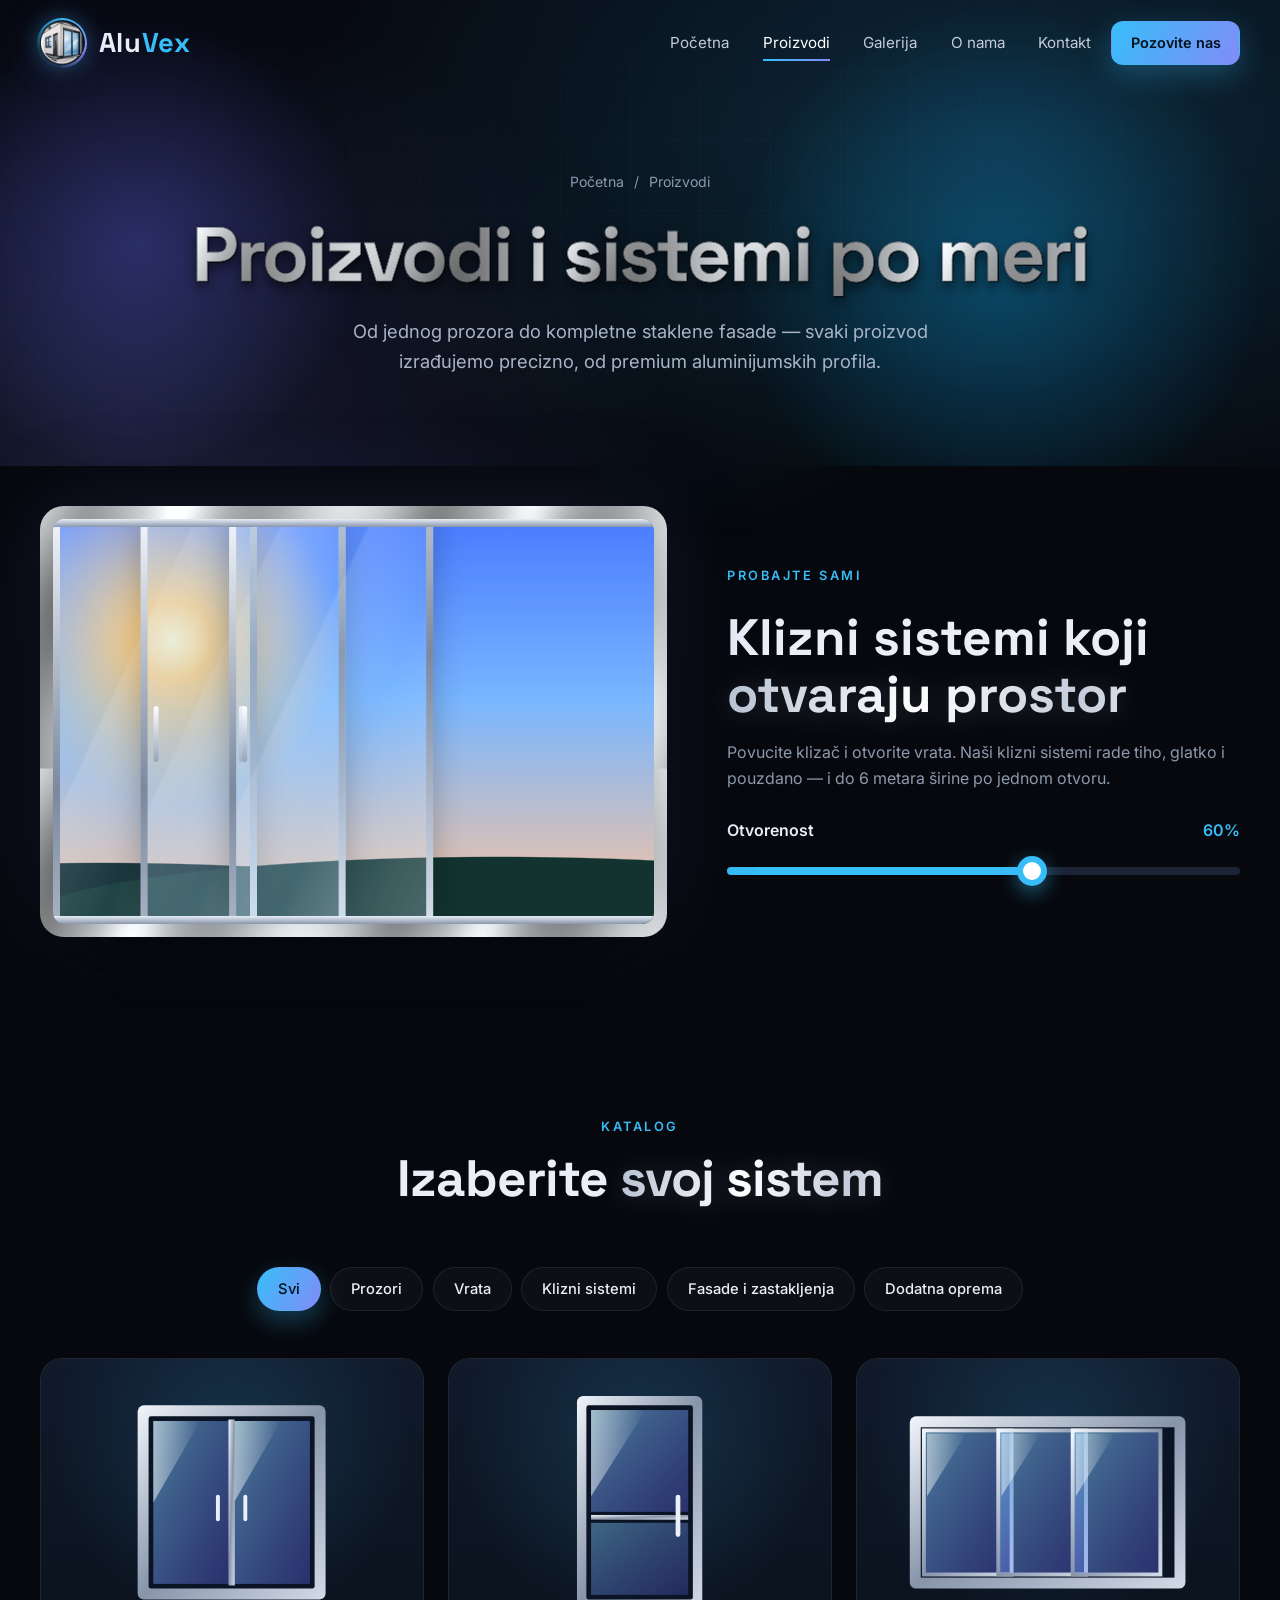
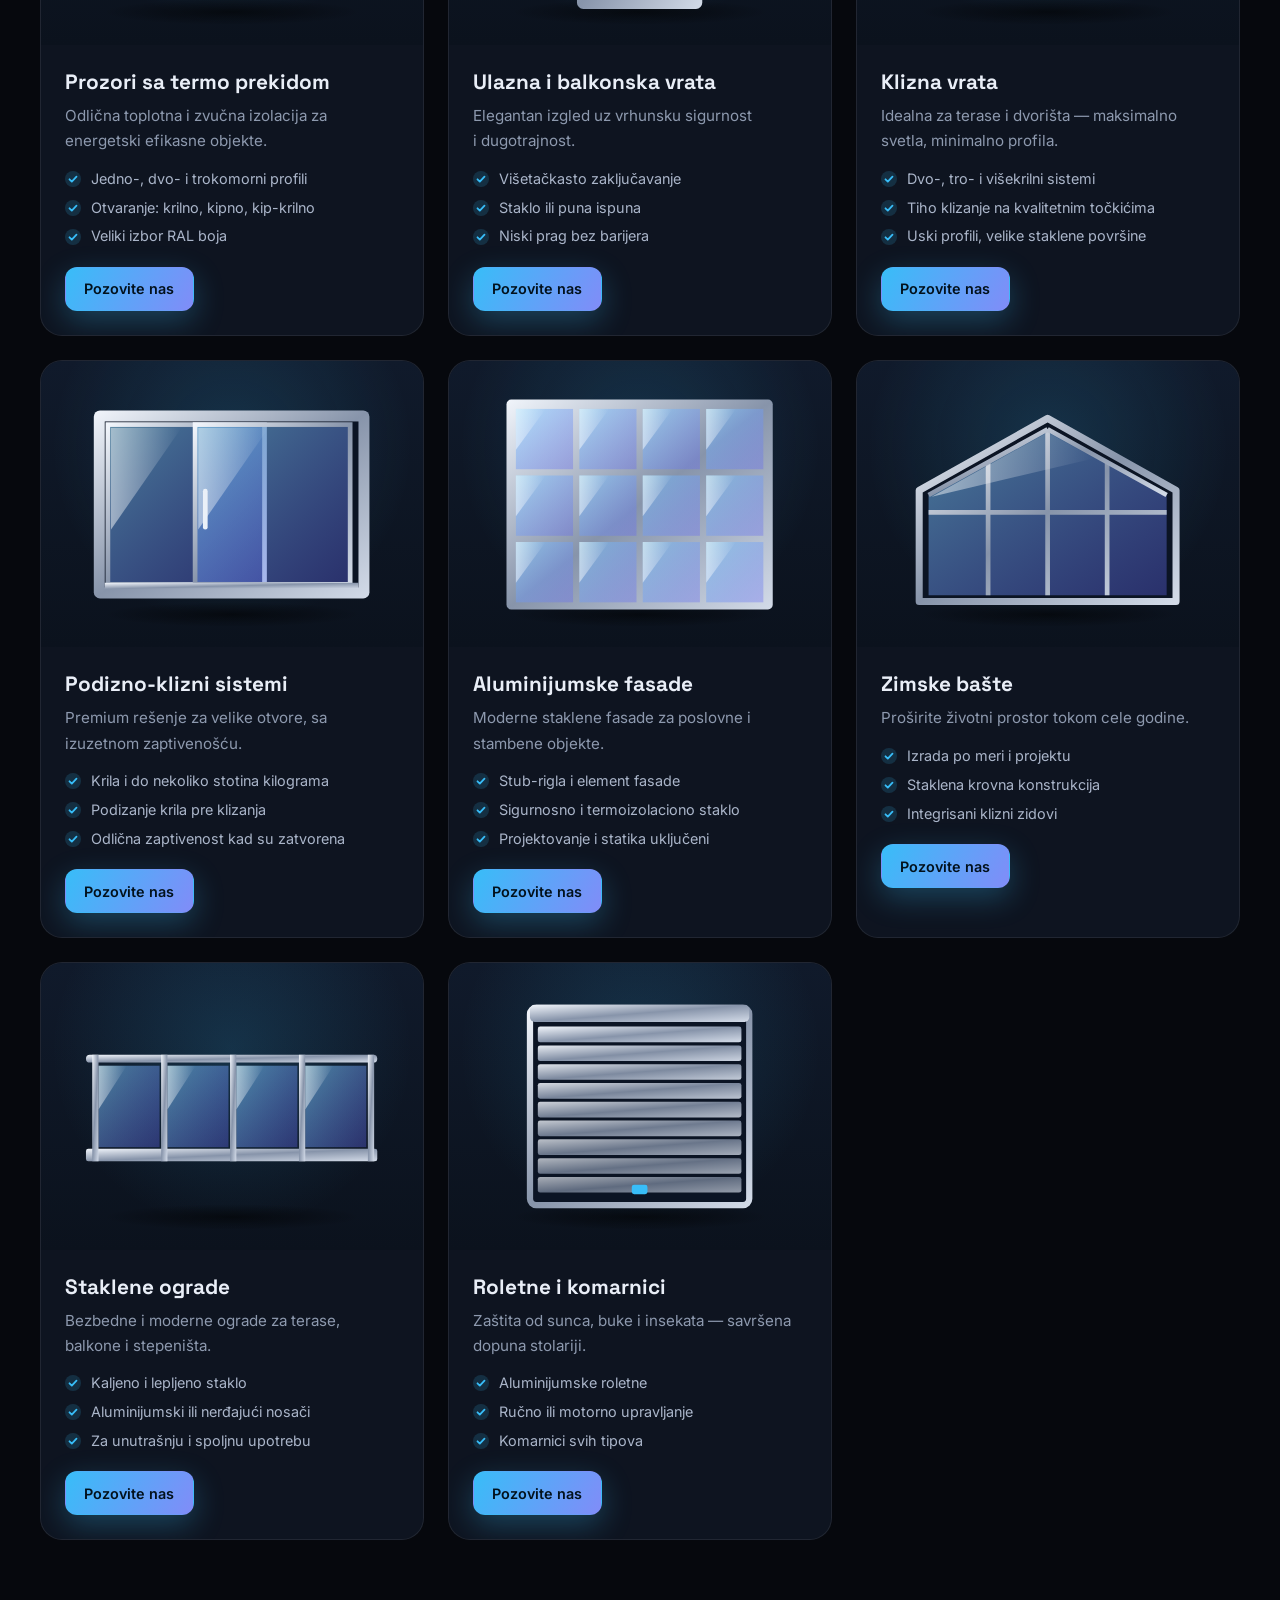
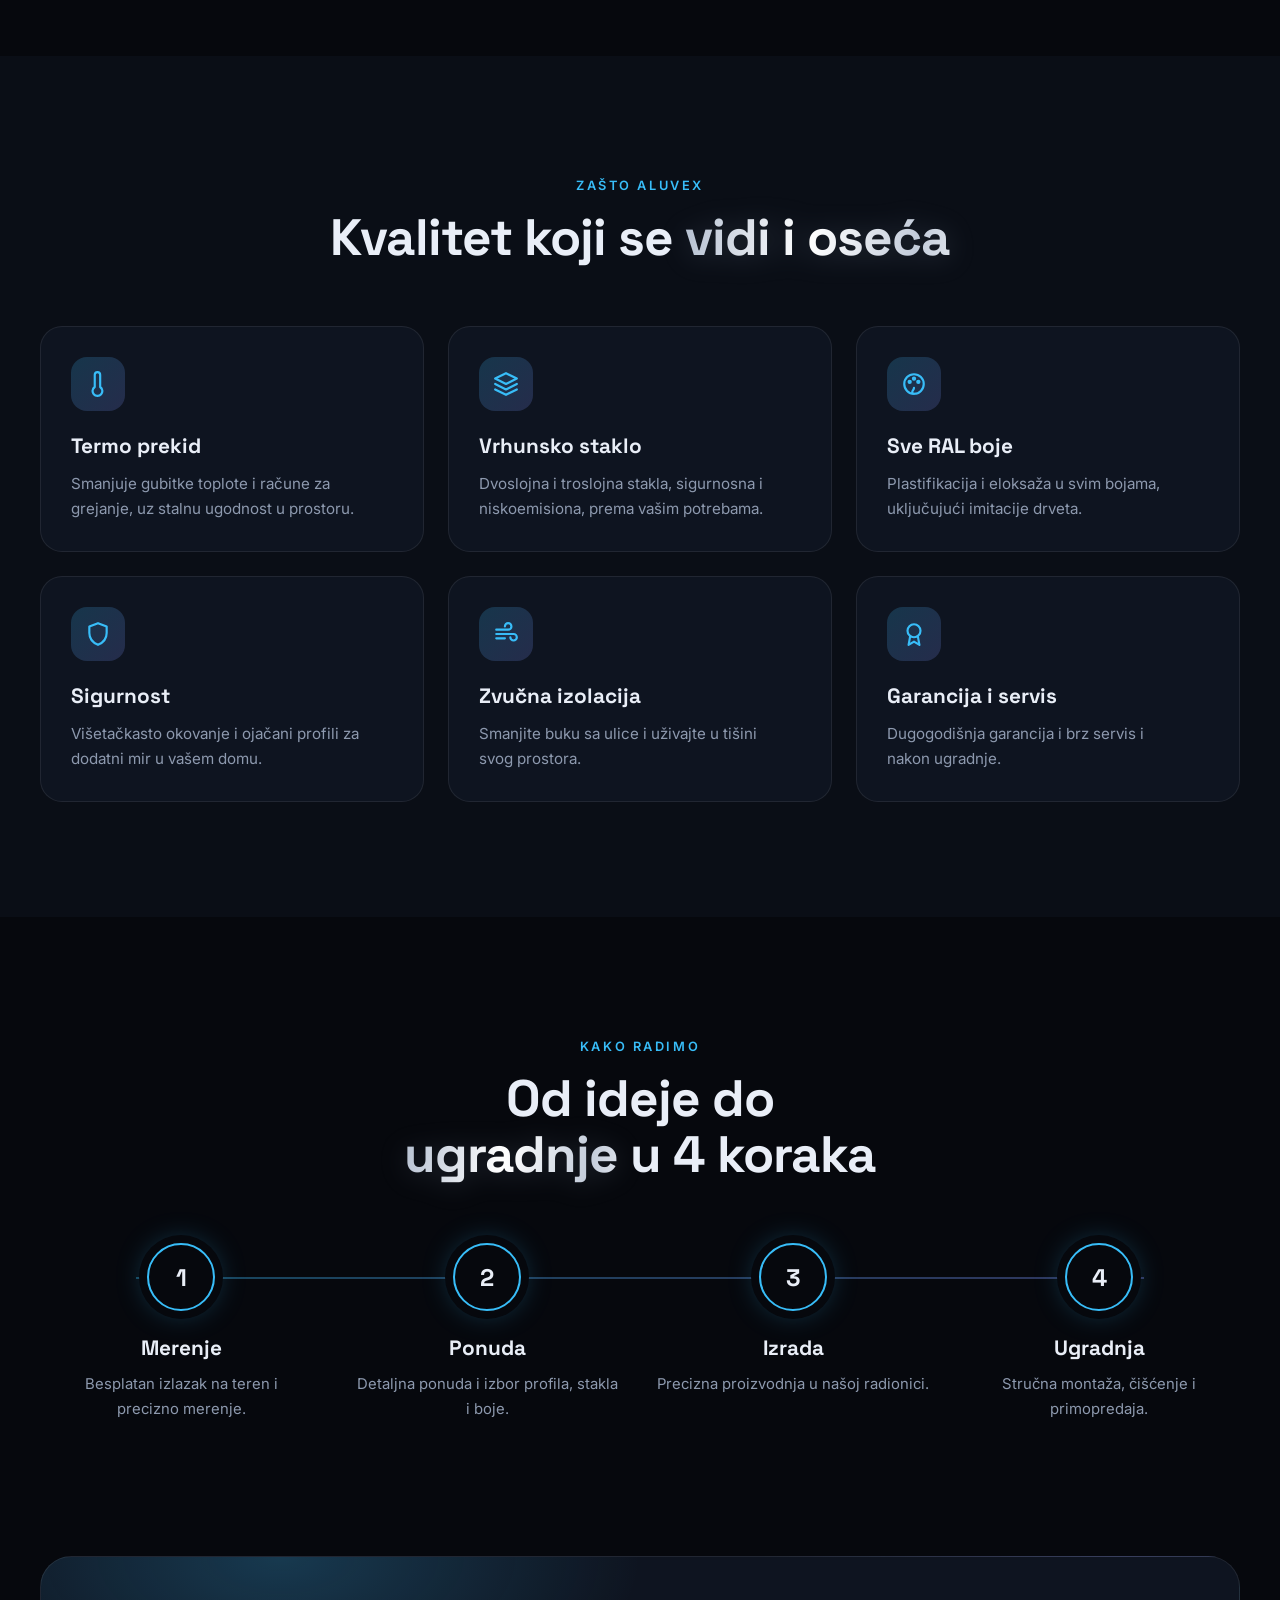
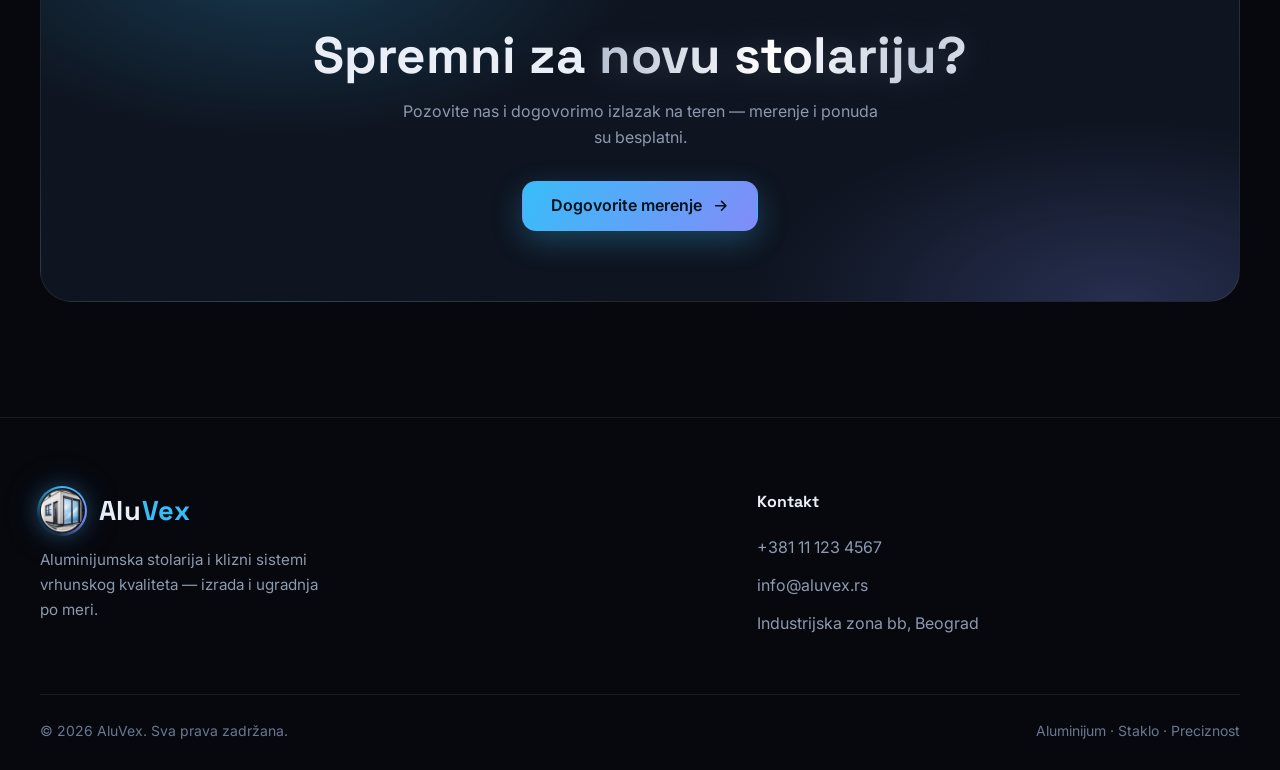
==== proizvodi.html @ c5265daf "Initial commit" ====
<!DOCTYPE html>
<html lang="sr">
<head>
<meta charset="UTF-8">
<meta name="viewport" content="width=device-width, initial-scale=1">
<title>Proizvodi — AluVex aluminijumska stolarija i klizni sistemi</title>
<meta name="description" content="Aluminijumski prozori, vrata, klizni i podizno-klizni sistemi, fasade, zimske bašte i staklene ograde — AluVex.">
<meta name="theme-color" content="#06080d">
<link rel="preconnect" href="https://fonts.googleapis.com">
<link rel="preconnect" href="https://fonts.gstatic.com" crossorigin>
<link href="https://fonts.googleapis.com/css2?family=Inter:wght@400;500;600&family=Space+Grotesk:wght@500;600;700&display=swap" rel="stylesheet">
<link rel="stylesheet" href="style.css">
</head>
<body>

<div class="loader" aria-hidden="true">
  <div class="loader-inner">
    <div class="loader-logo">Alu<span class="grad">Vex</span></div>
    <div class="loader-bar"></div>
  </div>
</div>
<div class="progress" id="progress"></div>
<div class="cursor-glow" id="cursorGlow"></div>

<!-- ===== NAVBAR ===== -->
<header class="nav" id="nav">
  <div class="container nav-in">
    <a href="index.html" class="logo" aria-label="AluVex početna">
      <span class="logo-badge"><img class="logo-img" src="aluvex-logo.png" alt="" width="192" height="192"></span>
      <span>Alu<b>Vex</b></span>
    </a>
    <nav class="menu" id="menu">
      <a class="lnk" href="index.html#home">Početna</a>
      <a class="lnk active" href="proizvodi.html">Proizvodi</a>
      <a class="lnk" href="index.html#galerija">Galerija</a>
      <a class="lnk" href="index.html#o-nama">O nama</a>
      <a class="lnk" href="index.html#kontakt">Kontakt</a>
      <a class="btn primary sm" href="index.html#kontakt">Pozovite nas</a>
    </nav>
    <button class="burger" id="burger" aria-label="Meni"><span></span><span></span><span></span></button>
  </div>
</header>

<main>
<!-- ===== PAGE HERO ===== -->
<section class="page-hero">
  <div class="hero-bg"></div>
  <div class="hero-grid"></div>
  <div class="blob b1"></div><div class="blob b2"></div>
  <div class="container">
    <div class="crumbs fade-in" style="--d:-.5"><a href="index.html">Početna</a> <span>/</span> <span>Proizvodi</span></div>
    <h1 class="fade-in" style="--d:-.4">Proizvodi i sistemi <span class="grad">po meri</span></h1>
    <p class="fade-in" style="--d:-.3">Od jednog prozora do kompletne staklene fasade — svaki proizvod izrađujemo precizno, od premium aluminijumskih profila.</p>
  </div>
</section>

<!-- ===== INTERAKTIVNI DEMO ===== -->
<section style="padding-top:40px">
  <div class="container demo-wrap">
    <div class="reveal left">
      <div class="demo-frame">
        <div class="demo-view">
          <div class="sdoor" id="demoDoor">
            <div class="rail t"></div><div class="rail b"></div>
            <div class="pn p1"></div><div class="pn p2"></div><div class="pn p3"></div>
          </div>
        </div>
      </div>
    </div>
    <div class="demo-text reveal right">
      <span class="tag">Probajte sami</span>
      <h2>Klizni sistemi koji <span class="grad">otvaraju prostor</span></h2>
      <p>Povucite klizač i otvorite vrata. Naši klizni sistemi rade tiho, glatko i pouzdano — i do 6 metara širine po jednom otvoru.</p>
      <div class="range-box">
        <label for="demoRange">Otvorenost <span id="demoVal">0%</span></label>
        <input type="range" id="demoRange" min="0" max="100" value="0">
      </div>
    </div>
  </div>
</section>

<!-- ===== KATALOG ===== -->
<section id="katalog" style="padding-top:60px">
  <div class="container">
    <div class="sec-head center reveal">
      <span class="tag">Katalog</span>
      <h2>Izaberite <span class="grad">svoj sistem</span></h2>
    </div>
    <div class="filters reveal" id="filters">
      <button class="chip active" data-filter="svi">Svi</button>
      <button class="chip" data-filter="prozori">Prozori</button>
      <button class="chip" data-filter="vrata">Vrata</button>
      <button class="chip" data-filter="klizni">Klizni sistemi</button>
      <button class="chip" data-filter="fasade">Fasade i zastakljenja</button>
      <button class="chip" data-filter="dodatno">Dodatna oprema</button>
    </div>

    <div class="grid-3" id="productGrid">
      <article class="card p-card tilt" data-cat="prozori">
        <div class="art" data-art="window"></div>
        <div class="card-body"><h3>Prozori sa termo prekidom</h3><p>Odlična toplotna i zvučna izolacija za energetski efikasne objekte.</p>
          <ul class="specs"><li>Jedno-, dvo- i trokomorni profili</li><li>Otvaranje: krilno, kipno, kip-krilno</li><li>Veliki izbor RAL boja</li></ul>
          <div class="card-actions"><a href="index.html#kontakt" class="btn primary sm">Pozovite nas</a></div></div>
      </article>
      <article class="card p-card tilt" data-cat="vrata">
        <div class="art" data-art="door"></div>
        <div class="card-body"><h3>Ulazna i balkonska vrata</h3><p>Elegantan izgled uz vrhunsku sigurnost i dugotrajnost.</p>
          <ul class="specs"><li>Višetačkasto zaključavanje</li><li>Staklo ili puna ispuna</li><li>Niski prag bez barijera</li></ul>
          <div class="card-actions"><a href="index.html#kontakt" class="btn primary sm">Pozovite nas</a></div></div>
      </article>
      <article class="card p-card tilt" data-cat="klizni">
        <div class="art" data-art="slide"></div>
        <div class="card-body"><h3>Klizna vrata</h3><p>Idealna za terase i dvorišta — maksimalno svetla, minimalno profila.</p>
          <ul class="specs"><li>Dvo-, tro- i višekrilni sistemi</li><li>Tiho klizanje na kvalitetnim točkićima</li><li>Uski profili, velike staklene površine</li></ul>
          <div class="card-actions"><a href="index.html#kontakt" class="btn primary sm">Pozovite nas</a></div></div>
      </article>
      <article class="card p-card tilt" data-cat="klizni">
        <div class="art" data-art="lift"></div>
        <div class="card-body"><h3>Podizno-klizni sistemi</h3><p>Premium rešenje za velike otvore, sa izuzetnom zaptivenošću.</p>
          <ul class="specs"><li>Krila i do nekoliko stotina kilograma</li><li>Podizanje krila pre klizanja</li><li>Odlična zaptivenost kad su zatvorena</li></ul>
          <div class="card-actions"><a href="index.html#kontakt" class="btn primary sm">Pozovite nas</a></div></div>
      </article>
      <article class="card p-card tilt" data-cat="fasade">
        <div class="art" data-art="facade"></div>
        <div class="card-body"><h3>Aluminijumske fasade</h3><p>Moderne staklene fasade za poslovne i stambene objekte.</p>
          <ul class="specs"><li>Stub-rigla i element fasade</li><li>Sigurnosno i termoizolaciono staklo</li><li>Projektovanje i statika uključeni</li></ul>
          <div class="card-actions"><a href="index.html#kontakt" class="btn primary sm">Pozovite nas</a></div></div>
      </article>
      <article class="card p-card tilt" data-cat="fasade">
        <div class="art" data-art="winter"></div>
        <div class="card-body"><h3>Zimske bašte</h3><p>Proširite životni prostor tokom cele godine.</p>
          <ul class="specs"><li>Izrada po meri i projektu</li><li>Staklena krovna konstrukcija</li><li>Integrisani klizni zidovi</li></ul>
          <div class="card-actions"><a href="index.html#kontakt" class="btn primary sm">Pozovite nas</a></div></div>
      </article>
      <article class="card p-card tilt" data-cat="fasade">
        <div class="art" data-art="railing"></div>
        <div class="card-body"><h3>Staklene ograde</h3><p>Bezbedne i moderne ograde za terase, balkone i stepeništa.</p>
          <ul class="specs"><li>Kaljeno i lepljeno staklo</li><li>Aluminijumski ili nerđajući nosači</li><li>Za unutrašnju i spoljnu upotrebu</li></ul>
          <div class="card-actions"><a href="index.html#kontakt" class="btn primary sm">Pozovite nas</a></div></div>
      </article>
      <article class="card p-card tilt" data-cat="dodatno">
        <div class="art" data-art="shutter"></div>
        <div class="card-body"><h3>Roletne i komarnici</h3><p>Zaštita od sunca, buke i insekata — savršena dopuna stolariji.</p>
          <ul class="specs"><li>Aluminijumske roletne</li><li>Ručno ili motorno upravljanje</li><li>Komarnici svih tipova</li></ul>
          <div class="card-actions"><a href="index.html#kontakt" class="btn primary sm">Pozovite nas</a></div></div>
      </article>
    </div>
  </div>
</section>

<!-- ===== PREDNOSTI ===== -->
<section class="features">
  <div class="container">
    <div class="sec-head center reveal">
      <span class="tag">Zašto AluVex</span>
      <h2>Kvalitet koji se <span class="grad">vidi i oseća</span></h2>
    </div>
    <div class="grid-3">
      <div class="card feat tilt reveal" style="--d:0"><div class="ic"><svg viewBox="0 0 24 24" fill="none" stroke="currentColor" stroke-width="2" stroke-linecap="round" stroke-linejoin="round"><path d="M14 14.76V3.5a2.5 2.5 0 0 0-5 0v11.26a4.5 4.5 0 1 0 5 0z"/></svg></div><h3>Termo prekid</h3><p>Smanjuje gubitke toplote i račune za grejanje, uz stalnu ugodnost u prostoru.</p></div>
      <div class="card feat tilt reveal" style="--d:1"><div class="ic"><svg viewBox="0 0 24 24" fill="none" stroke="currentColor" stroke-width="2" stroke-linecap="round" stroke-linejoin="round"><path d="M12 2l10 5-10 5L2 7z"/><path d="M2 12l10 5 10-5"/><path d="M2 17l10 5 10-5"/></svg></div><h3>Vrhunsko staklo</h3><p>Dvoslojna i troslojna stakla, sigurnosna i niskoemisiona, prema vašim potrebama.</p></div>
      <div class="card feat tilt reveal" style="--d:2"><div class="ic"><svg viewBox="0 0 24 24" fill="none" stroke="currentColor" stroke-width="2" stroke-linecap="round" stroke-linejoin="round"><circle cx="12" cy="12" r="9"/><circle cx="8" cy="10" r="1"/><circle cx="12" cy="7" r="1"/><circle cx="16" cy="10" r="1"/><path d="M12 21c-1.5 0-2-1-1.5-2.2.5-1.2 1.5-1.8 1.5-3.3"/></svg></div><h3>Sve RAL boje</h3><p>Plastifikacija i eloksaža u svim bojama, uključujući imitacije drveta.</p></div>
      <div class="card feat tilt reveal" style="--d:0"><div class="ic"><svg viewBox="0 0 24 24" fill="none" stroke="currentColor" stroke-width="2" stroke-linecap="round" stroke-linejoin="round"><path d="M12 2l8 3v6c0 5-3.5 9-8 11-4.5-2-8-6-8-11V5z"/></svg></div><h3>Sigurnost</h3><p>Višetačkasto okovanje i ojačani profili za dodatni mir u vašem domu.</p></div>
      <div class="card feat tilt reveal" style="--d:1"><div class="ic"><svg viewBox="0 0 24 24" fill="none" stroke="currentColor" stroke-width="2" stroke-linecap="round" stroke-linejoin="round"><path d="M3 8h11a3 3 0 1 0-3-3"/><path d="M3 12h16a3 3 0 1 1-3 3"/><path d="M3 16h8"/></svg></div><h3>Zvučna izolacija</h3><p>Smanjite buku sa ulice i uživajte u tišini svog prostora.</p></div>
      <div class="card feat tilt reveal" style="--d:2"><div class="ic"><svg viewBox="0 0 24 24" fill="none" stroke="currentColor" stroke-width="2" stroke-linecap="round" stroke-linejoin="round"><circle cx="12" cy="9" r="6"/><path d="M8.5 14L7 22l5-3 5 3-1.5-8"/></svg></div><h3>Garancija i servis</h3><p>Dugogodišnja garancija i brz servis i nakon ugradnje.</p></div>
    </div>
  </div>
</section>

<!-- ===== PROCES ===== -->
<section>
  <div class="container">
    <div class="sec-head center reveal">
      <span class="tag">Kako radimo</span>
      <h2>Od ideje do <span class="grad">ugradnje</span> u 4 koraka</h2>
    </div>
    <div class="steps">
      <div class="step reveal" style="--d:0"><div class="n">1</div><h3>Merenje</h3><p>Besplatan izlazak na teren i precizno merenje.</p></div>
      <div class="step reveal" style="--d:1"><div class="n">2</div><h3>Ponuda</h3><p>Detaljna ponuda i izbor profila, stakla i boje.</p></div>
      <div class="step reveal" style="--d:2"><div class="n">3</div><h3>Izrada</h3><p>Precizna proizvodnja u našoj radionici.</p></div>
      <div class="step reveal" style="--d:3"><div class="n">4</div><h3>Ugradnja</h3><p>Stručna montaža, čišćenje i primopredaja.</p></div>
    </div>
  </div>
</section>

<!-- ===== CTA ===== -->
<section style="padding-top:20px">
  <div class="container">
    <div class="cta-band reveal">
      <h2>Spremni za <span class="grad">novu stolariju?</span></h2>
      <p>Pozovite nas i dogovorimo izlazak na teren — merenje i ponuda su besplatni.</p>
      <a href="index.html#kontakt" class="btn primary">Dogovorite merenje
        <svg viewBox="0 0 24 24" fill="none" stroke="currentColor" stroke-width="2.2" stroke-linecap="round" stroke-linejoin="round"><path d="M5 12h14M13 6l6 6-6 6"/></svg></a>
    </div>
  </div>
</section>
</main>

<!-- ===== FOOTER ===== -->
<footer>
  <div class="container">
    <div class="foot">
      <div>
        <a href="index.html" class="logo"><span class="logo-badge"><img class="logo-img" src="aluvex-logo.png" alt="" width="192" height="192"></span><span>Alu<b>Vex</b></span></a>
        <p>Aluminijumska stolarija i klizni sistemi vrhunskog kvaliteta — izrada i ugradnja po meri.</p>
      </div>
      <div>
        <h4>Kontakt</h4>
        <ul>
          <li><a href="tel:+381111234567">+381 11 123 4567</a></li>
          <li><a href="mailto:info@aluvex.rs">info@aluvex.rs</a></li>
          <li><a href="index.html#kontakt">Industrijska zona bb, Beograd</a></li>
        </ul>
      </div>
    </div>
    <div class="copy"><span>© <span id="year">2026</span> AluVex. Sva prava zadržana.</span><span>Aluminijum · Staklo · Preciznost</span></div>
  </div>
</footer>

<script src="script.js"></script>
</body>
</html>
---- style.css ----
/* ==========================================================
   AluVex — style.css
   Responsive sistem:
   - fluidna tipografija i razmaci preko clamp() tokena
   - sadržaj centriran u .container (max-width), sajt max 1920px, centriran
   - breakpointi: 1040px (slaganje u jednu kolonu), 900px (burger meni), 600px (telefoni)
   ========================================================== */
:root{
  --bg:#06080d; --bg2:#0a0e16; --card:#0e1420; --line:rgba(255,255,255,.08);
  --text:#e9eef7; --muted:#8d99ae;
  --accent:#38bdf8; --accent2:#818cf8;
  --ease:cubic-bezier(.2,.8,.2,1);
  --font:'Inter',system-ui,-apple-system,Segoe UI,Roboto,sans-serif;
  --display:'Space Grotesk','Inter',system-ui,sans-serif;

  /* raspored */
  --container:75rem;                              /* 1200px pri 16px */
  --page-max:120rem;                              /* 1920px: sajt se centrira na većim ekranima */
  --gutter:clamp(1rem,.5rem + 2.6vw,2.5rem);      /* bočna margina */
  --section-y:clamp(4rem,2.4rem + 6vw,7.5rem);    /* vertikalni razmak sekcija */
  --gap:clamp(1rem,.7rem + 1.2vw,1.5rem);         /* razmak u gridovima */
  --radius:clamp(16px,1rem + .5vw,22px);

  /* tipografija (fluidna) */
  --fs-sm:.875rem;
  --fs-lead:clamp(1rem,.93rem + .35vw,1.15rem);
  --fs-h1:clamp(2.25rem,1.2rem + 3.6vw,4.4rem);
  --fs-h2:clamp(1.75rem,1.2rem + 2.5vw,3.2rem);
  --fs-h3:clamp(1.125rem,1.05rem + .4vw,1.3rem);

  --logo-size:2.75rem;
}

/* ---------- osnova ---------- */
*,*::before,*::after{margin:0;padding:0;box-sizing:border-box}
html{font-size:100%;-webkit-text-size-adjust:100%;text-size-adjust:100%;scroll-padding-top:5.5rem;background:var(--bg)}
@media(prefers-reduced-motion:no-preference){html{scroll-behavior:smooth}}
@media(min-width:1600px){html{font-size:112.5%}}
@media(min-width:2200px){html{font-size:125%}}
body{font-family:var(--font);font-size:1rem;background:var(--bg);color:var(--text);line-height:1.65;overflow-x:hidden;-webkit-font-smoothing:antialiased;
  max-width:var(--page-max);margin-inline:auto;overflow-wrap:break-word}
img,svg{display:block;max-width:100%}
a{color:inherit;text-decoration:none;-webkit-tap-highlight-color:transparent}
ul{list-style:none}
button{font:inherit;color:inherit;-webkit-tap-highlight-color:transparent}
h1,h2,h3{text-wrap:balance}
p{text-wrap:pretty}
::selection{background:var(--accent);color:#001018}
:focus-visible{outline:2px solid var(--accent);outline-offset:3px;border-radius:6px}
.container{width:min(100% - 2 * var(--gutter),var(--container));margin-inline:auto}
section{position:relative;padding-block:var(--section-y)}
a.card{display:block}

.grad{background:linear-gradient(100deg,#b4bfd0 0%,#ffffff 22%,#c3ccda 40%,#ffffff 55%,#aab6c8 72%,#f2f5fa 88%,#b4bfd0 100%);background-size:220% 100%;-webkit-background-clip:text;background-clip:text;color:transparent;-webkit-text-fill-color:transparent;animation:silver 6s linear infinite;filter:drop-shadow(0 2px 14px rgba(180,200,230,.18))}
@keyframes silver{from{background-position:0% 0}to{background-position:-220% 0}}

::-webkit-scrollbar{width:10px}
::-webkit-scrollbar-track{background:var(--bg)}
::-webkit-scrollbar-thumb{background:#1c2535;border-radius:10px}

/* ---------- loader / progress / cursor ---------- */
.loader{position:fixed;inset:0;z-index:999;background:var(--bg);display:grid;place-items:center;transition:opacity .7s var(--ease),visibility .7s}
.loader.done{opacity:0;visibility:hidden}
.loader-inner{text-align:center}
.loader-logo{font-family:var(--display);font-size:clamp(1.9rem,1.5rem + 1.5vw,2.4rem);font-weight:700;letter-spacing:.04em}
.loader-bar{width:min(180px,50vw);height:2px;background:var(--line);margin:18px auto 0;overflow:hidden;border-radius:2px}
.loader-bar::after{content:"";display:block;height:100%;width:40%;background:linear-gradient(90deg,var(--accent),var(--accent2));animation:load 1s infinite var(--ease)}
@keyframes load{from{transform:translateX(-100%)}to{transform:translateX(350%)}}
body.leaving{opacity:0;transition:opacity .35s ease}
.cursor-glow{position:fixed;left:0;top:0;width:520px;height:520px;border-radius:50%;pointer-events:none;z-index:0;will-change:transform;
  background:radial-gradient(circle,rgba(56,189,248,.10),transparent 65%);transform:translate3d(460px,40px,0)}
.progress{position:fixed;top:0;left:0;height:3px;width:100%;transform:scaleX(0);transform-origin:left;will-change:transform;z-index:200;background:linear-gradient(90deg,var(--accent),var(--accent2))}

/* ---------- nav ---------- */
.nav{position:fixed;top:0;left:0;right:0;max-width:var(--page-max);margin-inline:auto;z-index:100;padding-block:clamp(.75rem,.5rem + 1vw,1.4rem);transition:padding .4s var(--ease),background .4s var(--ease)}
.nav.scrolled{padding-block:.75rem;background:rgba(6,8,13,.92);border-bottom:1px solid var(--line)}
.nav-in{display:flex;align-items:center;justify-content:space-between;gap:1.25rem}
.logo{display:flex;align-items:center;gap:.55em;line-height:1;font-family:var(--display);font-size:clamp(1.35rem,1.15rem + .8vw,1.7rem);font-weight:700;letter-spacing:.02em;white-space:nowrap}
.logo b{color:var(--accent)}
.menu{display:flex;align-items:center;gap:.4rem}
.menu a.lnk{position:relative;padding:.5rem .85rem;font-size:.95rem;color:#c3cbda;border-radius:10px;transition:color .3s}
.menu a.lnk::after{content:"";position:absolute;left:.85rem;right:.85rem;bottom:2px;height:2px;background:linear-gradient(90deg,var(--accent),var(--accent2));transform:scaleX(0);transform-origin:left;transition:transform .4s var(--ease)}
.menu a.lnk:hover,.menu a.lnk.active{color:#fff}
.menu a.lnk:hover::after,.menu a.lnk.active::after{transform:scaleX(1)}
.burger{display:none;flex:none;width:2.75rem;height:2.75rem;border-radius:12px;border:1px solid var(--line);background:rgba(255,255,255,.04);cursor:pointer;position:relative}
.burger span{position:absolute;left:12px;right:12px;height:2px;background:#fff;border-radius:2px;transition:.35s var(--ease)}
.burger span:nth-child(1){top:15px}.burger span:nth-child(2){top:21px}.burger span:nth-child(3){top:27px}
.burger.open span:nth-child(1){top:21px;transform:rotate(45deg)}
.burger.open span:nth-child(2){opacity:0}
.burger.open span:nth-child(3){top:21px;transform:rotate(-45deg)}

/* logo: krug veličine dugmeta, sa rotirajućim svetlosnim prstenom */
.logo-badge{position:relative;flex:none;display:block;width:var(--logo-size);height:var(--logo-size);border-radius:50%;
  box-shadow:0 0 22px rgba(56,189,248,.38),0 0 44px rgba(129,140,248,.20);transition:transform .5s var(--ease),box-shadow .5s var(--ease)}
.logo-badge::before{content:"";position:absolute;inset:-3px;border-radius:50%;z-index:0;will-change:transform;
  background:conic-gradient(from 0deg,var(--accent) 0%,var(--accent2) 28%,rgba(129,140,248,.08) 52%,rgba(56,189,248,.08) 70%,var(--accent) 100%);
  animation:logoSpin 7s linear infinite}
.logo-badge::after{content:"";position:absolute;inset:-.5px;border-radius:50%;z-index:1;background:#06080d;box-shadow:inset 0 0 0 1px rgba(255,255,255,.06)}
.logo-img{position:relative;z-index:2;display:block;width:100%;height:100%;border-radius:50%;object-fit:contain}
@media(hover:hover){.logo:hover .logo-badge{transform:scale(1.07) rotate(-4deg);box-shadow:0 0 30px rgba(56,189,248,.6),0 0 60px rgba(129,140,248,.32)}}
@keyframes logoSpin{to{transform:rotate(360deg)}}

/* ---------- buttons ---------- */
.btn{position:relative;display:inline-flex;align-items:center;justify-content:center;gap:.6rem;min-height:3rem;padding:.9rem 1.75rem;border-radius:14px;font-weight:600;font-size:1rem;line-height:1.2;border:1px solid transparent;cursor:pointer;overflow:hidden;transition:transform .35s var(--ease),box-shadow .35s var(--ease),background .3s}
.btn.primary{background:linear-gradient(120deg,var(--accent),var(--accent2));color:#02111c;box-shadow:0 10px 30px rgba(56,189,248,.28)}
.btn.primary::before{content:"";position:absolute;top:0;left:-120%;width:70%;height:100%;background:linear-gradient(100deg,transparent,rgba(255,255,255,.55),transparent);transform:skewX(-20deg);transition:left .7s var(--ease)}
.btn.ghost{border-color:rgba(255,255,255,.18);background:rgba(255,255,255,.04)}
.btn.sm{min-height:2.75rem;padding:.6rem 1.15rem;font-size:.9rem;border-radius:12px}
.btn svg{width:1.1rem;height:1.1rem;transition:transform .35s var(--ease)}
@media(hover:hover){
  .btn.primary:hover::before{left:140%}
  .btn.primary:hover{transform:translateY(-3px);box-shadow:0 16px 40px rgba(56,189,248,.4)}
  .btn.ghost:hover{background:rgba(255,255,255,.1);transform:translateY(-3px)}
  .btn:hover svg{transform:translateX(4px)}
}

/* ---------- hero ---------- */
.hero{min-height:100vh;min-height:100svh;display:flex;align-items:center;padding-block:clamp(7rem,5.5rem + 6vw,9.5rem) clamp(4rem,3rem + 4vw,6rem);overflow:hidden;isolation:isolate}
.hero-bg{position:absolute;inset:0;z-index:-3;
  background:
    radial-gradient(1200px 700px at 78% 30%,rgba(56,189,248,.20),transparent 60%),
    radial-gradient(900px 700px at 10% 90%,rgba(129,140,248,.18),transparent 60%),
    linear-gradient(180deg,#070a12,#06080d)}
/* hero pozadina: fotografija + overlay u bojama sajta (tamnije levo gde je tekst, svetlije desno gde se slika vidi) */
.hero .hero-bg{background:url('hero-photo.jpg') 62% center/cover no-repeat,var(--bg)}
@media(min-width:1441px){.hero .hero-bg{background-image:url('hero-photo-xl.jpg')}}
.hero .hero-bg::after{content:"";position:absolute;inset:0;background:
  linear-gradient(90deg,rgba(6,8,13,.94) 0%,rgba(6,8,13,.84) 30%,rgba(6,8,13,.50) 62%,rgba(6,8,13,.34) 100%),
  linear-gradient(180deg,rgba(6,8,13,.58) 0%,rgba(6,8,13,0) 22%,rgba(6,8,13,0) 68%,rgba(6,8,13,.97) 100%),
  radial-gradient(900px 640px at 82% 40%,rgba(56,189,248,.16),transparent 65%),
  radial-gradient(760px 520px at 8% 100%,rgba(129,140,248,.20),transparent 65%)}
/* tekst preko slike: svetliji i jači kontrast */
.hero p.lead{color:#dbe3ef;text-shadow:0 1px 14px rgba(3,5,10,.9)}
.hero .eyebrow{background:rgba(6,8,13,.62);border-color:rgba(255,255,255,.16);color:#d6deec}
.hero .btn.ghost{background:rgba(6,8,13,.55);border-color:rgba(255,255,255,.28)}
.hero-grid{position:absolute;inset:0;z-index:-2;opacity:.25;
  background-image:linear-gradient(var(--line) 1px,transparent 1px),linear-gradient(90deg,var(--line) 1px,transparent 1px);
  background-size:70px 70px;mask-image:radial-gradient(ellipse at 60% 40%,#000 10%,transparent 70%);-webkit-mask-image:radial-gradient(ellipse at 60% 40%,#000 10%,transparent 70%)}
.blob{position:absolute;border-radius:50%;z-index:-2;opacity:.6;will-change:transform;animation:drift 14s ease-in-out infinite alternate}
.blob.b1{width:560px;height:560px;background:radial-gradient(circle,rgba(14,165,233,.55),transparent 68%);top:-2%;right:0}
.blob.b2{width:480px;height:480px;background:radial-gradient(circle,rgba(99,102,241,.55),transparent 68%);bottom:-4%;left:-8%;animation-delay:-5s}
@keyframes drift{from{transform:translate(0,0) scale(1)}to{transform:translate(-40px,50px) scale(1.15)}}
.hero .hero-grid,.hero .blob{display:none}
.hero-wrap{display:grid;grid-template-columns:1fr;gap:clamp(2rem,1rem + 4vw,3.5rem);align-items:center}
.hero-text{max-width:40rem}
.eyebrow{display:inline-flex;align-items:center;gap:.65rem;padding:.5rem 1rem;border-radius:99px;border:1px solid var(--line);background:rgba(255,255,255,.04);font-size:.85rem;line-height:1.3;color:#b9c4d8}
.eyebrow i{position:relative;flex:none;width:8px;height:8px;border-radius:50%;background:var(--accent)}
.eyebrow i::after{content:"";position:absolute;inset:0;border-radius:50%;background:var(--accent);animation:ping 2s ease-out infinite}
@keyframes ping{from{transform:scale(1);opacity:.7}to{transform:scale(3.2);opacity:0}}
.hero h1{font-family:var(--display);font-size:var(--fs-h1);line-height:1.04;letter-spacing:-.03em;margin:clamp(1.1rem,.8rem + 1vw,1.5rem) 0 clamp(1rem,.8rem + .8vw,1.4rem);font-weight:700}
.hero h1 .w{display:inline-block;overflow:hidden;vertical-align:top;padding-bottom:.08em}
.hero h1 .w>span{display:inline-block;transform:translateY(110%)}
@keyframes wordUp{to{transform:translateY(0)}}
.hero p.lead{font-size:var(--fs-lead);color:#a9b4c8;max-width:34rem}
.hero-cta{display:flex;flex-wrap:wrap;gap:.9rem;margin-top:clamp(1.75rem,1.3rem + 1.6vw,2.25rem)}
.fade-in{opacity:0;transform:translateY(24px);animation:fadeUp .9s var(--ease) forwards;animation-delay:calc(var(--d,0)*1s + 1.2s)}
@keyframes fadeUp{to{opacity:1;transform:none}}
.scroll-ind{position:absolute;left:50%;bottom:1.75rem;transform:translateX(-50%);width:26px;height:42px;border:2px solid rgba(255,255,255,.25);border-radius:20px}
.scroll-ind::after{content:"";position:absolute;left:50%;top:8px;width:4px;height:8px;margin-left:-2px;border-radius:3px;background:var(--accent);animation:wheel 1.8s infinite}
@keyframes wheel{0%{opacity:1;transform:translateY(0)}100%{opacity:0;transform:translateY(16px)}}

/* H1: brušeni aluminijum (slova isečena iz ploče) */
@keyframes alusheen{0%{background-position:160% 0,0 0}42%,100%{background-position:-60% 0,0 0}}
.hero h1,.page-hero h1{filter:drop-shadow(1px 1px 0 rgba(0,0,0,.7)) drop-shadow(0 6px 6px rgba(0,0,0,.5))}
.hero h1 .w>span,.hero h1 .w>span.grad,.page-hero h1{
  background-image:linear-gradient(108deg,transparent 38%,rgba(255,255,255,.75) 50%,transparent 62%),url('aluminum.jpg');
  background-size:260% 100%,760px 285px;background-repeat:no-repeat,repeat;background-position:160% 0,0 0;
  -webkit-background-clip:text;background-clip:text;color:transparent;-webkit-text-fill-color:transparent;
  -webkit-text-stroke:.6px rgba(18,24,34,.6)}
.hero h1 .w>span,.hero h1 .w>span.grad{animation:wordUp 1s var(--ease) forwards,alusheen 2.6s ease-in-out 2;animation-delay:calc(var(--i)*.09s + .9s),2.4s}
.page-hero h1 .grad{background:none;-webkit-text-fill-color:transparent;animation:none;filter:none}


/* klizna vrata (demo na stranici Proizvodi) */
.sdoor{position:absolute;inset:0}
.sdoor .rail{position:absolute;left:0;right:0;height:8px;background:linear-gradient(#e7edf6,#8895ab);z-index:5}
.sdoor .rail.t{top:0}.sdoor .rail.b{bottom:0}
.sdoor .pn{position:absolute;top:0;bottom:0;width:34%;border:7px solid transparent;border-image:linear-gradient(145deg,#eef2f8,#7b889e 50%,#d4dce9) 1;
  background:linear-gradient(115deg,rgba(255,255,255,.22) 0,rgba(255,255,255,.04) 35%,rgba(255,255,255,.15) 36%,rgba(255,255,255,.02) 60%,rgba(255,255,255,.2) 100%),rgba(130,190,255,.10);
  box-shadow:0 0 30px rgba(0,0,0,.25)}
.sdoor .pn::after{content:"";position:absolute;top:46%;width:5px;height:56px;border-radius:4px;background:linear-gradient(#fff,#98a5ba)}
.sdoor .p1{left:0;z-index:2}.sdoor .p1::after{right:6px}
.sdoor .p2{left:33%;z-index:3;transform:translateX(calc(var(--o,0)*-90%))}.sdoor .p2::after{left:6px}
.sdoor .p3{left:66%;z-index:4;transform:translateX(calc(var(--o,0)*-180%))}.sdoor .p3::after{left:6px}

/* performanse: pauziraj sve što nije na ekranu */
.hero.off .blob,.hero.off .scroll-ind::after,.hero.off h1 .w>span,.hero.off .eyebrow i{animation-play-state:paused!important}

/* ---------- marquee ---------- */
.marquee{border-block:1px solid var(--line);background:var(--bg2);overflow:hidden;contain:layout paint style}
.marquee-track{display:flex;width:max-content;padding-block:clamp(1rem,.7rem + 1vw,1.6rem);will-change:transform;animation:marq 38s linear infinite}
.marquee-track span{font-family:var(--display);font-size:clamp(1.05rem,.8rem + 1vw,1.5rem);font-weight:600;letter-spacing:.14em;color:#4c5870;white-space:nowrap;display:flex;align-items:center;gap:clamp(2rem,1rem + 3vw,3.5rem);padding-right:clamp(2rem,1rem + 3vw,3.5rem)}
.marquee-track span::after{content:"\2726";color:var(--accent);font-size:1rem}
.marquee.off .marquee-track{animation-play-state:paused}
@keyframes marq{from{transform:translate3d(0,0,0)}to{transform:translate3d(-50%,0,0)}}
@media(hover:hover){.marquee:hover .marquee-track{animation-play-state:paused}}

/* ---------- section heads ---------- */
.sec-head{max-width:45rem;margin-bottom:clamp(2.25rem,1.4rem + 3.4vw,3.75rem)}
.sec-head.center{margin-inline:auto;text-align:center}
.tag{display:inline-block;font-size:.8rem;letter-spacing:.2em;text-transform:uppercase;color:var(--accent);margin-bottom:.85rem;font-weight:600}
.sec-head h2{font-family:var(--display);font-size:var(--fs-h2);line-height:1.1;letter-spacing:-.02em}
.sec-head p{color:var(--muted);margin-top:1rem;font-size:var(--fs-lead)}

/* ---------- reveal ---------- */
.reveal{opacity:0;transform:translateY(46px);transition:opacity 1s var(--ease),transform 1s var(--ease);transition-delay:calc(var(--d,0)*.12s)}
.reveal.in{opacity:1;transform:none}
.reveal.left{transform:translateX(-60px)}.reveal.right{transform:translateX(60px)}
.reveal.left.in,.reveal.right.in{transform:none}
main{overflow-x:clip}

/* ---------- cards ---------- */
.card{position:relative;border-radius:var(--radius);background:var(--card);border:1px solid var(--line);overflow:hidden;transition:transform .5s var(--ease),border-color .4s,box-shadow .5s}
.card::before{content:"";position:absolute;inset:0;background:radial-gradient(420px circle at var(--mx,50%) var(--my,0%),rgba(56,189,248,.14),transparent 45%);opacity:0;transition:opacity .4s;pointer-events:none;z-index:1}
@media(hover:hover){.card:hover{border-color:rgba(56,189,248,.35);box-shadow:0 30px 60px -20px rgba(0,0,0,.7)}.card:hover::before{opacity:1}}
.grid-4{display:grid;grid-template-columns:repeat(4,1fr);gap:var(--gap)}
.grid-3{display:grid;grid-template-columns:repeat(3,1fr);gap:var(--gap)}
.art{position:relative;aspect-ratio:4/3;display:grid;place-items:center;background:radial-gradient(circle at 50% 30%,rgba(56,189,248,.16),transparent 65%),linear-gradient(180deg,#101a2b,#0b121d);overflow:hidden}
.art::after,.gi-art::after{content:"";position:absolute;left:16%;right:16%;bottom:7%;height:9%;background:radial-gradient(ellipse at center,rgba(0,0,0,.55),transparent 70%);z-index:0;pointer-events:none}
.art svg{position:relative;z-index:1;width:82%;transition:transform .7s var(--ease)}
@media(hover:hover){.card:hover .art svg{transform:scale(1.08) translateY(-4px)}.card:hover .more svg{transform:translateX(5px)}}
.card-body{padding:clamp(1.1rem,.8rem + 1vw,1.5rem);position:relative;z-index:2}
.card-body h3{font-family:var(--display);font-size:var(--fs-h3);line-height:1.25;margin-bottom:.5rem}
.card-body p{color:var(--muted);font-size:.95rem}
.more{display:inline-flex;align-items:center;gap:.5rem;margin-top:1rem;color:var(--accent);font-weight:600;font-size:.92rem}
.more svg{width:1rem;height:1rem;transition:transform .3s}
.center-cta{text-align:center;margin-top:clamp(2.25rem,1.5rem + 3vw,3.5rem)}
.specs{margin-top:.9rem;display:grid;gap:.45rem}
.specs li{display:flex;gap:.65rem;font-size:.9rem;line-height:1.5;color:#aab5c9}
.specs li::before{content:"";flex:none;width:16px;height:16px;margin-top:.2rem;border-radius:50%;background:rgba(56,189,248,.16) url("data:image/svg+xml,%3Csvg xmlns='http://www.w3.org/2000/svg' viewBox='0 0 16 16'%3E%3Cpath d='M4.5 8.3l2.3 2.3 4.7-5' fill='none' stroke='%2338bdf8' stroke-width='1.8' stroke-linecap='round' stroke-linejoin='round'/%3E%3C/svg%3E") center/cover}
.card-actions{margin-top:1.25rem}

/* ---------- galerija ---------- */
.gallery{background:var(--bg2)}
.g-dots{display:none;justify-content:center;gap:.5rem;margin-top:1rem}
.g-dots button{all:unset;box-sizing:border-box;width:.55rem;height:.55rem;border-radius:99px;background:rgba(255,255,255,.22);position:relative;overflow:hidden;cursor:pointer;transition:width .45s var(--ease),background .3s;-webkit-tap-highlight-color:transparent}
.g-dots button::after{content:"";position:absolute;inset:0;background:linear-gradient(90deg,var(--accent),var(--accent2));transform:scaleX(0);transform-origin:left}
.g-dots button.on{width:2.1rem}
.g-dots button.on::after{transform:scaleX(1)}
.g-dots.auto button.on::after{animation:dotFill var(--iv,4.5s) linear forwards}
.g-dots.paused button.on::after{animation-play-state:paused}
@keyframes dotFill{from{transform:scaleX(0)}to{transform:scaleX(1)}}
.g-grid{display:grid;grid-template-columns:repeat(4,1fr);grid-auto-rows:clamp(11rem,17vw,14.4rem);gap:clamp(.75rem,.5rem + .9vw,1.15rem)}
.g-item{position:relative;border-radius:clamp(14px,.8rem + .4vw,20px);overflow:hidden;cursor:pointer;border:1px solid var(--line);background:linear-gradient(160deg,var(--g1,#16233a),var(--g2,#0a1018))}
.g-item.wide{grid-column:span 2}.g-item.tall{grid-row:span 2}
.g-item .gi-art{position:absolute;inset:0 0 3.1rem 0;display:grid;place-items:center;transition:transform .9s var(--ease)}
.g-item .gi-art svg{position:relative;z-index:1;width:68%;max-height:92%}
.g-item.tall .gi-art svg{width:74%}
.g-item::after{content:"";position:absolute;inset:0;background:linear-gradient(180deg,transparent 45%,rgba(3,6,12,.9));opacity:.85;transition:opacity .4s}
.g-cap{position:absolute;left:1.1rem;right:1.1rem;bottom:1rem;z-index:2;transform:translateY(10px);transition:transform .5s var(--ease)}
.g-cap b{display:block;font-family:var(--display);font-size:1.05rem;line-height:1.25}
.g-cap small{color:#9fb0c9;font-size:.85rem}
.g-zoom{position:absolute;top:.9rem;right:.9rem;z-index:2;width:2.6rem;height:2.6rem;border-radius:50%;display:grid;place-items:center;background:rgba(255,255,255,.14);opacity:0;transform:scale(.6);transition:.4s var(--ease)}
.g-zoom svg{width:18px;height:18px}
@media(hover:hover){.g-item:hover .gi-art{transform:scale(1.12)}.g-item:hover .g-cap{transform:none}.g-item:hover .g-zoom{opacity:1;transform:none}}
@media(hover:none){.g-cap{transform:none}}
.lightbox{position:fixed;inset:0;z-index:300;background:rgba(3,5,10,.94);display:grid;place-items:center;opacity:0;visibility:hidden;transition:.45s var(--ease);padding:max(1.25rem,env(safe-area-inset-top)) max(1.25rem,env(safe-area-inset-right)) max(1.25rem,env(safe-area-inset-bottom)) max(1.25rem,env(safe-area-inset-left))}
.lightbox.open{opacity:1;visibility:visible}
.lb-box{width:min(56rem,100%);transform:scale(.92);transition:transform .5s var(--ease);text-align:center}
.lightbox.open .lb-box{transform:none}
.lb-art{border-radius:clamp(16px,1rem + .8vw,24px);border:1px solid var(--line);aspect-ratio:16/10;display:grid;place-items:center;background:linear-gradient(160deg,var(--g1,#16233a),var(--g2,#0a1018))}
.lb-art svg{height:88%;width:auto;max-width:90%}
.lb-cap{margin-top:1.1rem}
.lb-cap b{font-family:var(--display);font-size:clamp(1.1rem,1rem + .5vw,1.3rem);display:block}
.lb-cap small{color:var(--muted)}
.lb-btn{position:absolute;width:3.25rem;height:3.25rem;border-radius:50%;border:1px solid var(--line);background:rgba(255,255,255,.08);cursor:pointer;display:grid;place-items:center;transition:.3s}
.lb-btn:hover{background:var(--accent);color:#02111c}
.lb-btn svg{width:22px;height:22px}
.lb-close{top:max(1.25rem,env(safe-area-inset-top));right:max(1.25rem,env(safe-area-inset-right))}
.lb-prev{left:max(1.25rem,env(safe-area-inset-left));top:50%}.lb-next{right:max(1.25rem,env(safe-area-inset-right));top:50%}

/* ---------- o nama ---------- */
.about-wrap{display:grid;grid-template-columns:1fr 1fr;gap:clamp(2.5rem,1rem + 5vw,4.4rem);align-items:center}
.about-text .sec-head{margin-bottom:1.5rem}
.about-text p{color:#a5b1c6;margin-bottom:1.1rem;font-size:var(--fs-lead)}
.checks{display:grid;grid-template-columns:1fr 1fr;gap:.75rem 1rem;margin:1.6rem 0 .5rem}
.checks li{display:flex;gap:.65rem;align-items:center;font-weight:500;font-size:.95rem;line-height:1.35}
.checks li::before,.call-list li::before{content:"";flex:none;width:22px;height:22px;border-radius:7px;background:rgba(56,189,248,.16) url("data:image/svg+xml,%3Csvg xmlns='http://www.w3.org/2000/svg' viewBox='0 0 16 16'%3E%3Cpath d='M4.5 8.3l2.3 2.3 4.7-5' fill='none' stroke='%2338bdf8' stroke-width='1.8' stroke-linecap='round' stroke-linejoin='round'/%3E%3C/svg%3E") center/cover}
.counters{display:grid;grid-template-columns:1fr 1fr;gap:clamp(.75rem,.5rem + 1vw,1.25rem)}
.counter{padding:clamp(1.25rem,.8rem + 1.6vw,2.1rem) clamp(1rem,.7rem + 1.2vw,1.75rem)}
.counter b{display:block;font-family:var(--display);font-size:clamp(2rem,1.5rem + 2vw,3rem);line-height:1.05;position:relative;z-index:2}
.counter span{color:var(--muted);font-size:.92rem;line-height:1.4;position:relative;z-index:2}
.counter:nth-child(2),.counter.reveal.in:nth-child(2),.counter:nth-child(4),.counter.reveal.in:nth-child(4){transform:translateY(30px)}

/* ---------- kontakt ---------- */
.contact{background:var(--bg2)}
.contact-wrap{display:grid;grid-template-columns:1fr 1fr;gap:clamp(1.25rem,.5rem + 3vw,3rem)}
.info-list{display:grid;gap:1rem}
.info{display:flex;gap:1.1rem;align-items:center;padding:clamp(1rem,.8rem + .8vw,1.4rem)}
.info .ic{flex:none;width:3.25rem;height:3.25rem;border-radius:15px;display:grid;place-items:center;background:linear-gradient(135deg,rgba(56,189,248,.2),rgba(129,140,248,.2));color:var(--accent);position:relative;z-index:2}
.info .ic svg{width:24px;height:24px}
.info div{position:relative;z-index:2;min-width:0}
.info small{display:block;color:var(--muted);font-size:.8rem}
.info b{font-weight:600;line-height:1.4}
.call-card{padding:clamp(1.5rem,1rem + 2.4vw,2.75rem) clamp(1.25rem,.8rem + 2.2vw,2.5rem);display:flex;flex-direction:column;justify-content:center;background:radial-gradient(500px 300px at 10% 0%,rgba(56,189,248,.20),transparent 60%),radial-gradient(500px 300px at 100% 100%,rgba(129,140,248,.18),transparent 60%),var(--card)}
.call-card>*{position:relative;z-index:2}
.call-card h3{font-family:var(--display);font-size:clamp(1.35rem,1.1rem + 1vw,1.7rem);line-height:1.2;margin-bottom:.85rem}
.call-card .big-phone{display:block;font-family:var(--display);font-size:clamp(1.65rem,1.1rem + 2.4vw,2.9rem);font-weight:700;letter-spacing:-.01em;line-height:1.15;margin-bottom:1.5rem;white-space:nowrap}
.call-list{display:grid;gap:.65rem;margin-bottom:1.9rem}
.call-list li{display:flex;gap:.65rem;align-items:center;font-weight:500;font-size:.95rem;line-height:1.4}

/* ---------- footer ---------- */
footer{padding:clamp(3rem,2rem + 3vw,4.4rem) 0 1.75rem;border-top:1px solid var(--line)}
.foot{display:grid;grid-template-columns:1.4fr 1fr;gap:clamp(1.75rem,1rem + 2vw,2.5rem)}
.foot p{color:var(--muted);margin-top:.9rem;max-width:21rem;font-size:.95rem}
.foot h4{font-family:var(--display);margin-bottom:.85rem}
.foot li{margin-bottom:.15rem}
.foot li a{display:inline-block;padding-block:.3rem;color:var(--muted);transition:color .3s}
.foot li a:hover{color:var(--accent)}
.copy{margin-top:clamp(2rem,1.5rem + 2vw,3.1rem);padding-top:1.5rem;border-top:1px solid var(--line);display:flex;justify-content:space-between;flex-wrap:wrap;gap:.65rem;color:#6b7790;font-size:var(--fs-sm)}

/* ---------- druga stranica: hero ---------- */
.page-hero{padding-block:clamp(7.5rem,5.5rem + 7vw,10.5rem) clamp(3.5rem,2.5rem + 4vw,5.6rem);text-align:center;overflow:hidden;isolation:isolate}
.page-hero .hero-bg{opacity:.9}
.page-hero h1{font-family:var(--display);font-size:clamp(2.25rem,1.3rem + 4.4vw,4.8rem);line-height:1.06;letter-spacing:-.03em;margin:1.25rem 0}
.page-hero p{color:#a9b4c8;max-width:38rem;margin-inline:auto;font-size:var(--fs-lead)}
.crumbs{display:inline-flex;gap:.65rem;font-size:.88rem;color:var(--muted)}
.crumbs a:hover{color:var(--accent)}

/* demo */
.demo-wrap{display:grid;grid-template-columns:1.1fr .9fr;gap:clamp(2rem,1rem + 4vw,3.75rem);align-items:center}
.demo-frame{position:relative;aspect-ratio:16/11;border-radius:clamp(16px,1rem + .6vw,24px);padding:clamp(8px,.4rem + .5vw,14px);background:url('aluminum.jpg') 0 0/700px auto;box-shadow:0 40px 90px -20px rgba(0,0,0,.8),0 0 100px rgba(129,140,248,.15)}
.demo-view{position:relative;width:100%;height:100%;border-radius:clamp(8px,.5rem + .3vw,12px);overflow:hidden;
  background:radial-gradient(circle at 20% 30%,#fff3c4 0,#ffc977 7%,transparent 30%),linear-gradient(180deg,#4a7bff,#79b6ff 45%,#ffc59a)}
.demo-view::before{content:"";position:absolute;left:-10%;right:-10%;bottom:0;height:30%;background:radial-gradient(120% 100% at 70% 100%,#12332f 0 55%,transparent 56%),radial-gradient(120% 100% at 15% 100%,#0b2326 0 50%,transparent 51%)}
.range-box{margin-top:1.6rem}
.range-box label{display:flex;justify-content:space-between;font-weight:600;margin-bottom:.75rem}
.range-box label span{color:var(--accent)}
input[type=range]{-webkit-appearance:none;appearance:none;width:100%;height:8px;border-radius:8px;background:linear-gradient(90deg,var(--accent) var(--v,0%),#1b2536 var(--v,0%));outline:none;cursor:pointer;touch-action:pan-y}
input[type=range]::-webkit-slider-thumb{-webkit-appearance:none;width:30px;height:30px;border-radius:50%;background:#fff;border:6px solid var(--accent);box-shadow:0 6px 20px rgba(56,189,248,.5);transition:transform .2s}
input[type=range]::-moz-range-thumb{width:18px;height:18px;border-radius:50%;background:#fff;border:6px solid var(--accent)}
.demo-text h2{font-family:var(--display);font-size:var(--fs-h2);line-height:1.1;margin:.65rem 0 1rem}
.demo-text p{color:var(--muted)}

/* filter */
.filters{display:flex;flex-wrap:wrap;gap:.6rem;justify-content:center;margin-bottom:clamp(2rem,1.4rem + 2vw,2.9rem)}
.chip{min-height:2.75rem;padding:.55rem 1.25rem;border-radius:99px;border:1px solid var(--line);background:rgba(255,255,255,.03);cursor:pointer;font-weight:500;font-size:.92rem;transition:.35s var(--ease)}
.chip:hover{border-color:rgba(56,189,248,.5)}
.chip.active{background:linear-gradient(120deg,var(--accent),var(--accent2));color:#02111c;border-color:transparent;box-shadow:0 10px 26px rgba(56,189,248,.3)}
.p-card.hide{display:none}
.p-card.pop{animation:pop .6s var(--ease)}
@keyframes pop{from{opacity:0;transform:translateY(30px) scale(.96)}to{opacity:1;transform:none}}

/* prednosti / koraci / CTA */
.features{background:var(--bg2)}
.feat{padding:clamp(1.25rem,.9rem + 1.2vw,1.9rem)}
.feat .ic{width:3.4rem;height:3.4rem;border-radius:16px;display:grid;place-items:center;margin-bottom:1.1rem;background:linear-gradient(135deg,rgba(56,189,248,.2),rgba(129,140,248,.2));color:var(--accent);position:relative;z-index:2}
.feat .ic svg{width:26px;height:26px}
.feat h3,.feat p{position:relative;z-index:2}
.feat h3{font-family:var(--display);font-size:var(--fs-h3);margin-bottom:.5rem}
.feat p{color:var(--muted);font-size:.95rem}
.steps{display:grid;grid-template-columns:repeat(4,1fr);gap:var(--gap);position:relative}
.steps::before{content:"";position:absolute;top:2.1rem;left:8%;right:8%;height:2px;background:linear-gradient(90deg,var(--accent),var(--accent2));opacity:.35}
.step{text-align:center;position:relative}
.step .n{width:4.25rem;height:4.25rem;margin:0 auto 1.25rem;border-radius:50%;display:grid;place-items:center;font-family:var(--display);font-size:1.5rem;font-weight:700;background:var(--bg);border:2px solid var(--accent);box-shadow:0 0 0 8px var(--bg),0 0 30px rgba(56,189,248,.35)}
.step h3{font-family:var(--display);font-size:var(--fs-h3);margin-bottom:.4rem}
.step p{color:var(--muted);font-size:.93rem}
.cta-band{margin:0 auto;padding:clamp(2.5rem,1.6rem + 3.6vw,4.4rem) clamp(1.25rem,.5rem + 3vw,2.5rem);text-align:center;border-radius:clamp(20px,1rem + 1.2vw,32px);border:1px solid var(--line);position:relative;overflow:hidden;
  background:radial-gradient(600px 300px at 20% 0%,rgba(56,189,248,.22),transparent 60%),radial-gradient(600px 300px at 90% 100%,rgba(129,140,248,.22),transparent 60%),var(--card)}
.cta-band h2{font-family:var(--display);font-size:var(--fs-h2);line-height:1.1;margin-bottom:.85rem}
.cta-band p{color:var(--muted);margin-bottom:1.9rem;max-width:34rem;margin-inline:auto}

/* ==========================================================
   RESPONSIVE
   ========================================================== */

/* ---- tablet i manje (<=1040px): sve se slaže u jednu kolonu, tekst centriran ---- */
@media(max-width:1040px){
  .hero-wrap,.about-wrap,.contact-wrap,.demo-wrap{grid-template-columns:1fr}
  .grid-4,.grid-3{grid-template-columns:repeat(2,1fr)}
  .g-grid{grid-template-columns:repeat(2,1fr);grid-auto-rows:clamp(10rem,30vw,14rem)}
  .steps{grid-template-columns:repeat(2,1fr);row-gap:2.75rem}.steps::before{display:none}
  .counter:nth-child(2),.counter.reveal.in:nth-child(2),.counter:nth-child(4),.counter.reveal.in:nth-child(4){transform:none}

  /* centriranje */
  .hero-text{margin-inline:auto;text-align:center}
  .hero p.lead{margin-inline:auto}
  .hero-cta{justify-content:center}
  .sec-head{margin-inline:auto;text-align:center}
  .about-text{text-align:center}
  .checks{max-width:30rem;margin-inline:auto;text-align:left}
  .counters{max-width:34rem;margin-inline:auto;width:100%}
  .call-card{text-align:center;align-items:center}
  .call-list{justify-items:start;width:fit-content;max-width:100%;margin-inline:auto}
  .info-list{grid-template-columns:repeat(auto-fit,minmax(min(100%,16rem),1fr))}
  .demo-text{text-align:center}
  .demo-text p{max-width:34rem;margin-inline:auto}
  .range-box{max-width:28rem;margin-inline:auto}
  .foot{grid-template-columns:1fr;text-align:center}
  .foot .logo{justify-content:center}
  .foot p{margin-inline:auto}
  .copy{justify-content:center;text-align:center}
}

/* ---- burger meni (<=900px) ---- */
@media(max-width:900px){
  .burger{display:block;z-index:120}
  .menu{position:fixed;inset:0;height:100vh;height:100dvh;flex-direction:column;justify-content:center;gap:.5rem;background:rgba(6,8,13,.98);opacity:0;visibility:hidden;transition:.45s var(--ease);z-index:110;overflow-y:auto;overscroll-behavior:contain;padding:5rem var(--gutter) 2rem}
  .menu.open{opacity:1;visibility:visible}
  .menu a.lnk{font-size:clamp(1.35rem,1.1rem + 1.2vw,1.6rem);font-family:var(--display);padding:.65rem 1rem;transform:translateY(20px);opacity:0;transition:.5s var(--ease)}
  .menu a.lnk::after{display:none}
  .menu.open a.lnk{transform:none;opacity:1}
  .menu.open a.lnk:nth-child(2){transition-delay:.06s}.menu.open a.lnk:nth-child(3){transition-delay:.12s}
  .menu.open a.lnk:nth-child(4){transition-delay:.18s}.menu.open a.lnk:nth-child(5){transition-delay:.24s}
  .menu .btn{margin-top:1rem;min-height:3.25rem;padding:.9rem 2rem;font-size:1.05rem}
  .scroll-ind{display:none}
  .reveal.left,.reveal.right{transform:translateY(40px)}
  .reveal.left.in,.reveal.right.in{transform:none}
}

/* ---- telefoni (<=600px) ---- */
@media(max-width:600px){
  :root{--logo-size:2.5rem}
  .grid-4,.grid-3,.steps,.checks{grid-template-columns:1fr}
  /* galerija = slajder: prevlačenje prstom + automatski */
  .g-grid{display:flex;gap:.9rem;grid-auto-rows:unset;overflow-x:auto;overflow-y:hidden;scroll-snap-type:x mandatory;overscroll-behavior-x:contain;-webkit-overflow-scrolling:touch;scrollbar-width:none;
    margin-inline:calc(-1*var(--gutter));padding:.4rem 11vw .6rem;scroll-padding-inline:11vw}
  .g-grid::-webkit-scrollbar{display:none}
  .g-item,.g-item.wide,.g-item.tall{flex:0 0 78vw;height:min(80vw,19rem);grid-column:auto;grid-row:auto;scroll-snap-align:center;scroll-snap-stop:always;
    opacity:1!important;transform:scale(.93)!important;filter:brightness(.6);transition:transform .5s var(--ease),filter .5s var(--ease)!important}
  .g-item.on{transform:none!important;filter:none}
  .g-item .gi-art svg,.g-item.tall .gi-art svg{width:64%}
  .g-dots{display:flex}

  /* hero: dugmad jedno ispod drugog, statistika u 3 kolone */
  .hero-cta{flex-direction:column;align-items:stretch;max-width:21rem;margin-inline:auto}
  .eyebrow{font-size:.8rem}

  .center-cta .btn,.cta-band .btn,.call-card .btn{width:100%;max-width:21rem}
  .steps{row-gap:2.25rem}
  .info{padding:1rem}

  /* lightbox: strelice dole */
  .lb-btn{width:3rem;height:3rem}
  .lb-prev,.lb-next{top:auto;bottom:max(1.25rem,env(safe-area-inset-bottom))}
  .lb-prev{left:calc(50% - 3.6rem)}.lb-next{right:calc(50% - 3.6rem)}
  .lb-box{margin-bottom:4.5rem}
}

/* ---- vrlo uski ekrani (<=360px) ---- */
@media(max-width:360px){
  :root{--gutter:1rem}
  .counters{grid-template-columns:1fr}
  .btn{padding-inline:1.25rem}
}

/* ---- niski landscape ekrani (telefoni na boku) ---- */
@media(max-height:520px) and (orientation:landscape){
  .hero{min-height:auto}
  .menu{justify-content:flex-start}
}

/* ---- pauza sitnih animacija dok traje skrol ---- */
.is-scrolling .logo-badge::before,.is-scrolling .eyebrow i::after{animation-play-state:paused}
/* na ekranima na dodir prsten stoji (štedi bateriju i procesor), na mišu se okreće */
@media(hover:none){.logo-badge::before{animation:none}}

/* ---- smanjene animacije ---- */
@media(prefers-reduced-motion:reduce){
  *,*::before,*::after{animation-duration:.01ms!important;animation-iteration-count:1!important;transition-duration:.01ms!important}
  .reveal,.fade-in{opacity:1;transform:none}
  .hero h1 .w>span{transform:none}
  .marquee-track,.logo-badge::before{animation:none}
}

/* ---- ultra-široki ekrani: meko stapanje ivica centriranog sajta u pozadinu ---- */
@media(min-width:2161px){
  html::before,html::after{content:"";position:fixed;top:0;bottom:0;width:calc((100vw - var(--page-max)) / 2 + 7rem);pointer-events:none;z-index:150}
  html::before{left:0;background:linear-gradient(90deg,var(--bg) calc(100% - 7rem),transparent)}
  html::after{right:0;background:linear-gradient(270deg,var(--bg) calc(100% - 7rem),transparent)}
}

/* ==========================================================
   MOBILNI / TABLET (<=1040px): hero fotografija je pozadina cele hero sekcije,
   preko nje tamni overlay u bojama sajta za maksimalnu čitljivost teksta
   ========================================================== */
@media(max-width:1040px){
  .hero .hero-bg{background:url('hero-photo.jpg') 96% 50%/auto 78% no-repeat,var(--bg)}
  .hero .hero-bg::after{background:
    linear-gradient(180deg,rgba(6,8,13,1) 0%,rgba(6,8,13,1) 11%,rgba(6,8,13,.6) 30%,rgba(6,8,13,.64) 62%,rgba(6,8,13,.82) 80%,rgba(6,8,13,1) 90%,rgba(6,8,13,1) 100%),
    radial-gradient(120% 60% at 90% 0%,rgba(56,189,248,.22),transparent 60%),
    radial-gradient(120% 60% at 0% 100%,rgba(129,140,248,.24),transparent 60%)}
}
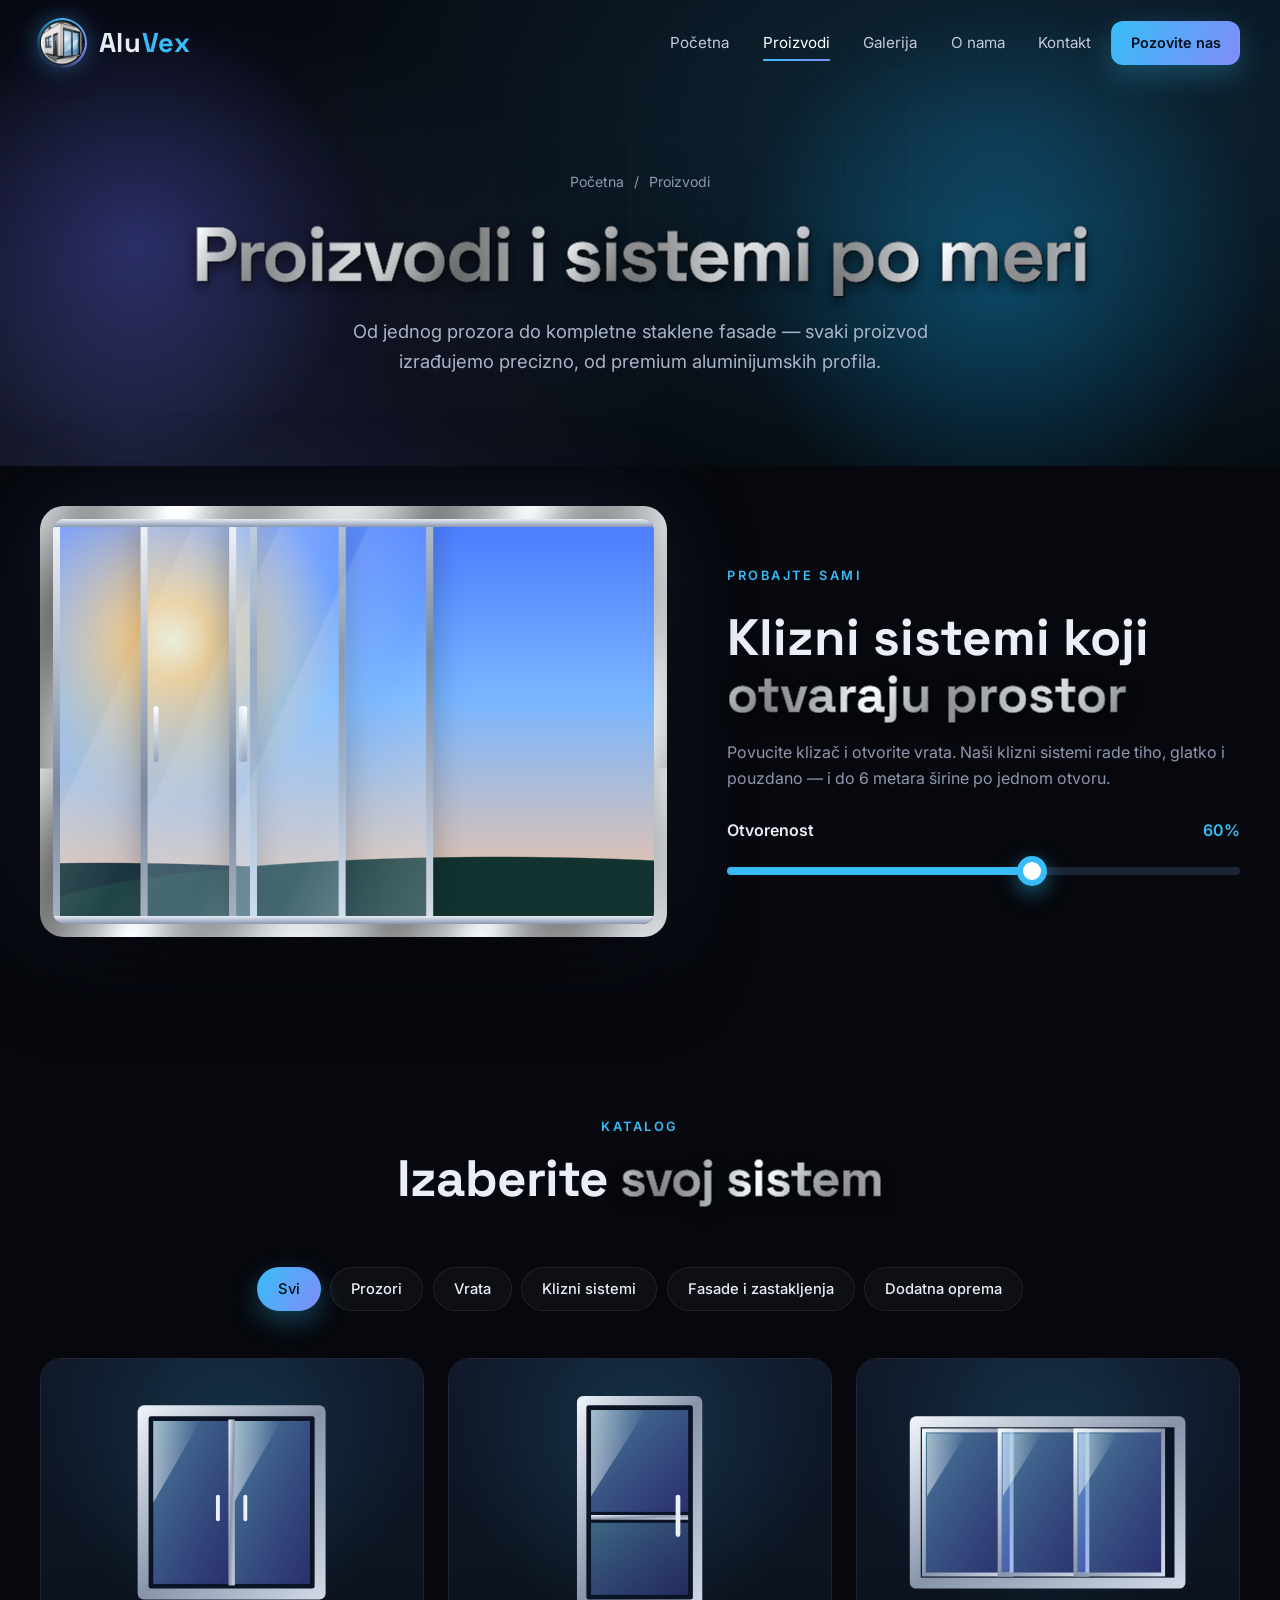
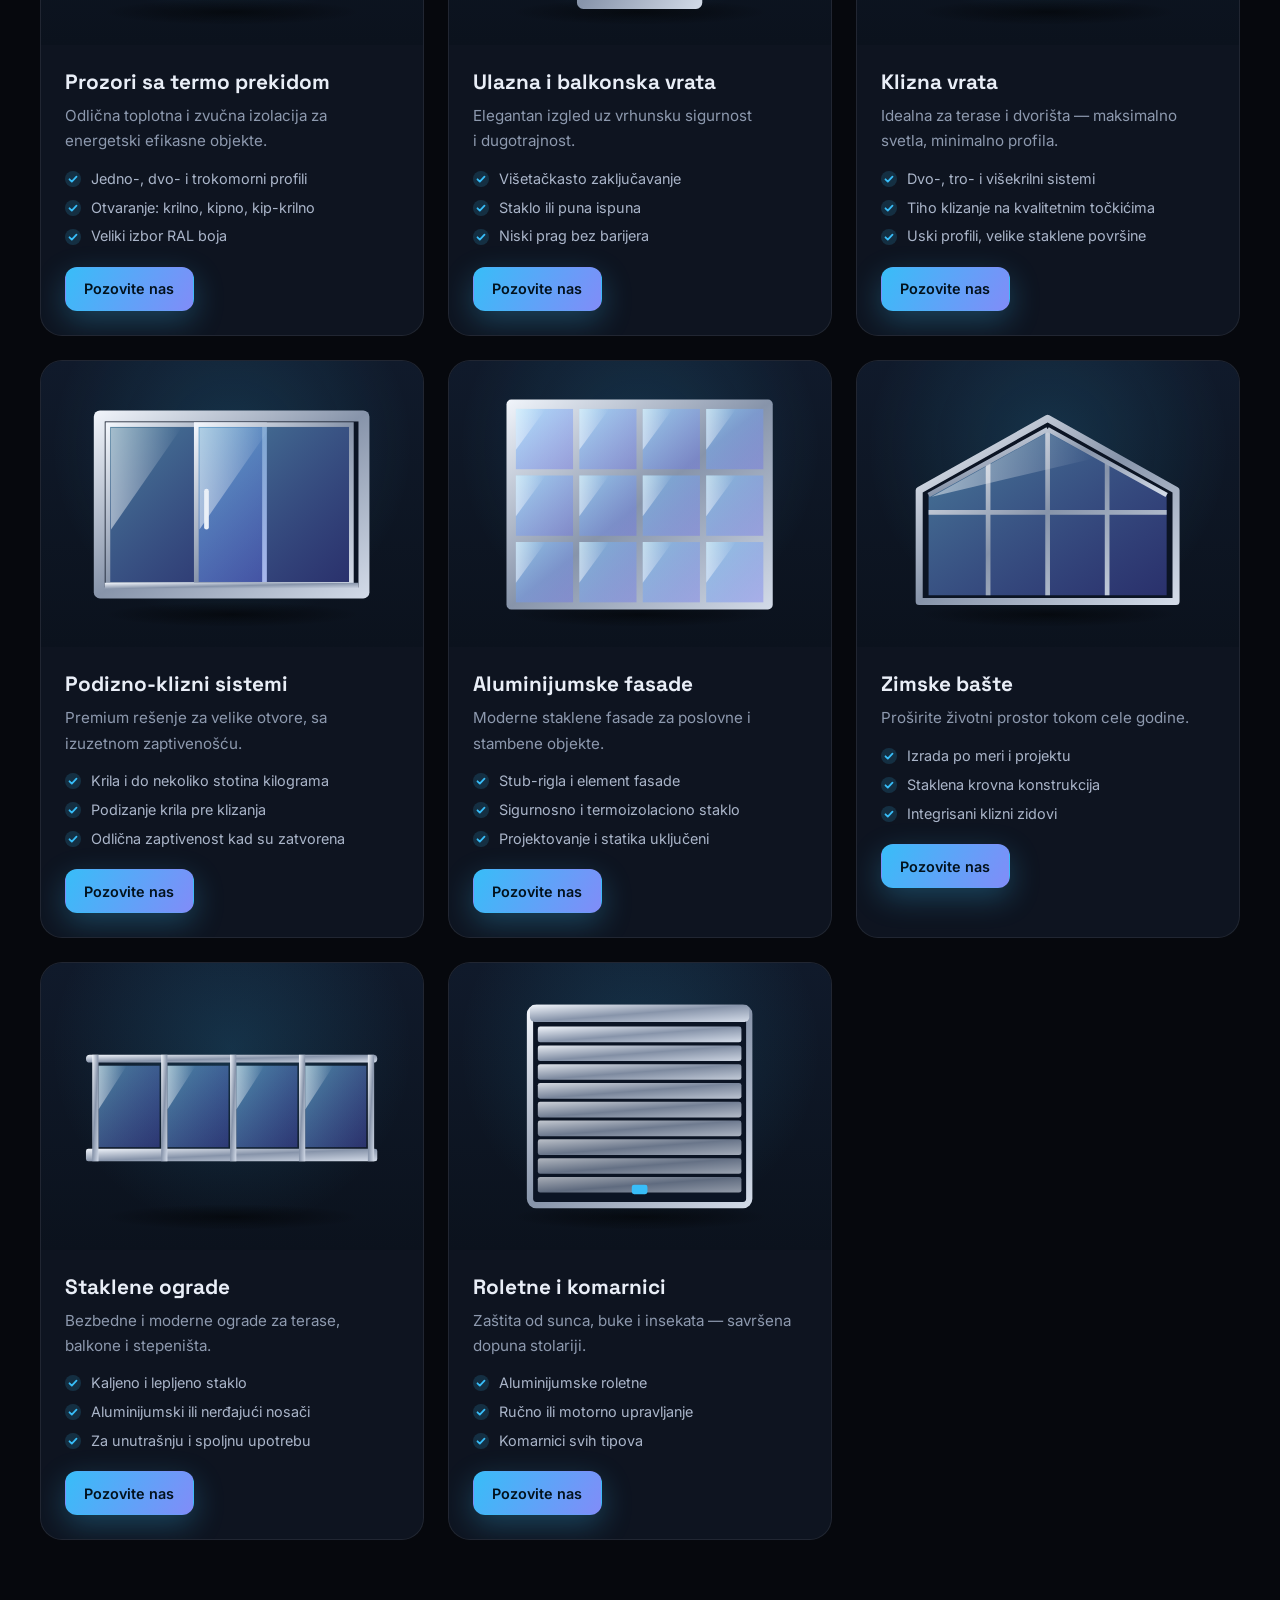
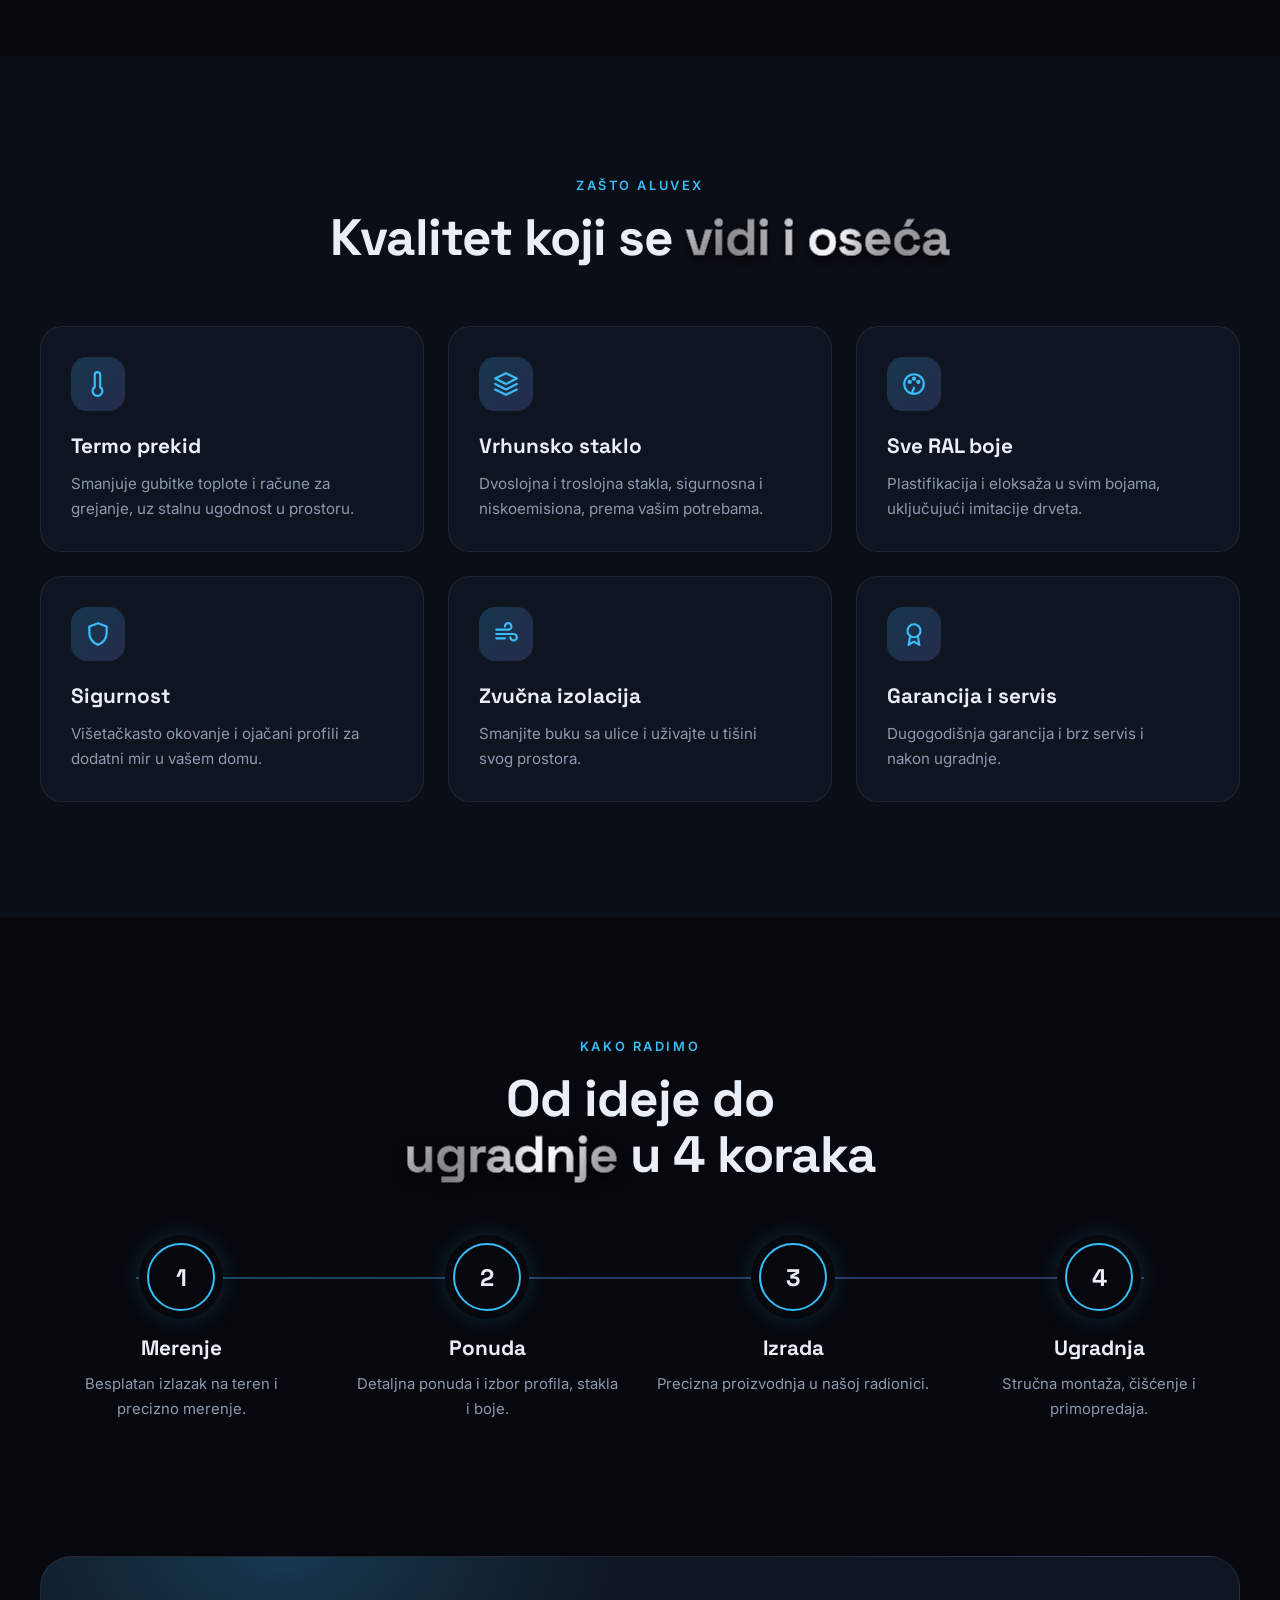
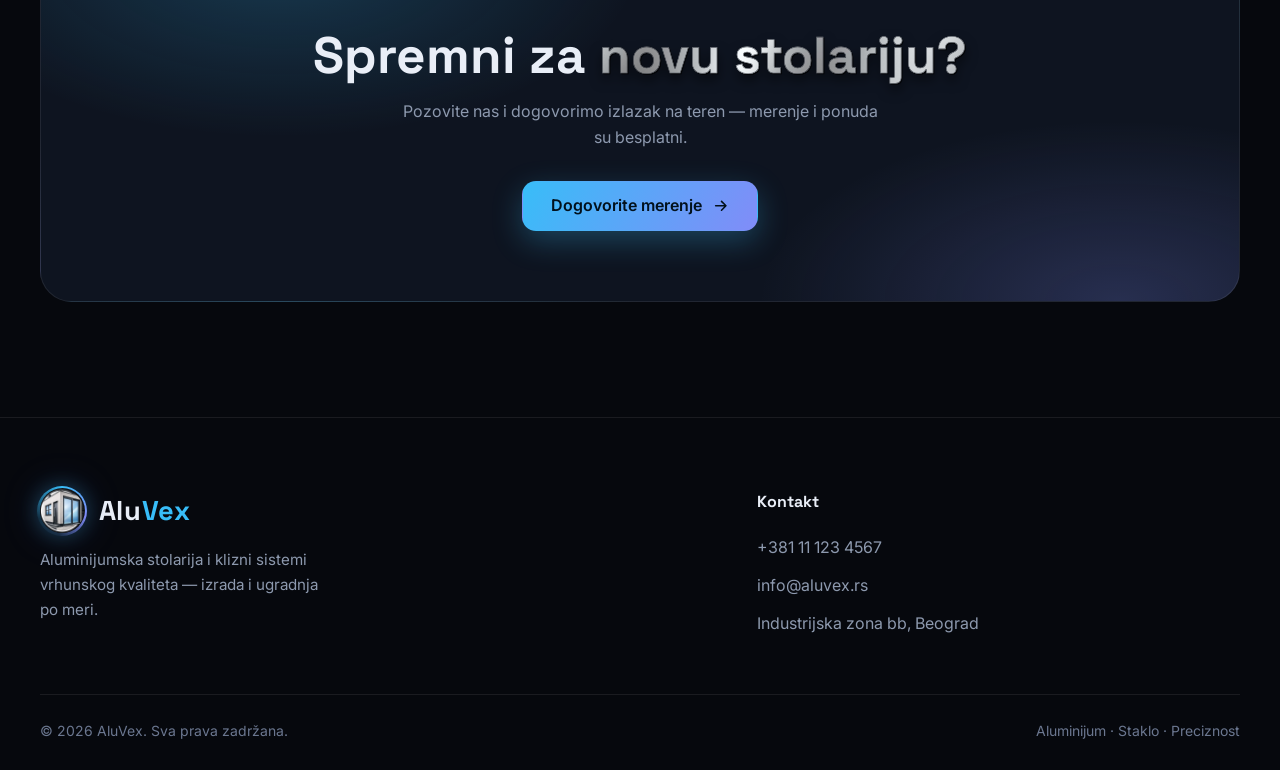
==== commit 91f32b7b: "home-page-proizvodi-edit uubacene slike kartica i sredjivanje performansi i animacija" ====
--- a/proizvodi.html
+++ b/proizvodi.html
@@ -20,7 +20,6 @@
   </div>
 </div>
 <div class="progress" id="progress"></div>
-<div class="cursor-glow" id="cursorGlow"></div>
 
 <!-- ===== NAVBAR ===== -->
 <header class="nav" id="nav">
@@ -47,17 +46,17 @@
   <div class="hero-bg"></div>
   <div class="hero-grid"></div>
   <div class="blob b1"></div><div class="blob b2"></div>
-  <div class="container">
-    <div class="crumbs fade-in" style="--d:-.5"><a href="index.html">Početna</a> <span>/</span> <span>Proizvodi</span></div>
-    <h1 class="fade-in" style="--d:-.4">Proizvodi i sistemi <span class="grad">po meri</span></h1>
-    <p class="fade-in" style="--d:-.3">Od jednog prozora do kompletne staklene fasade — svaki proizvod izrađujemo precizno, od premium aluminijumskih profila.</p>
+  <div class="container fade-in" style="--d:-.5">
+    <div class="crumbs"><a href="index.html">Početna</a> <span>/</span> <span>Proizvodi</span></div>
+    <h1>Proizvodi i sistemi <span class="grad">po meri</span></h1>
+    <p>Od jednog prozora do kompletne staklene fasade — svaki proizvod izrađujemo precizno, od premium aluminijumskih profila.</p>
   </div>
 </section>
 
 <!-- ===== INTERAKTIVNI DEMO ===== -->
 <section style="padding-top:40px">
-  <div class="container demo-wrap">
-    <div class="reveal left">
+  <div class="container demo-wrap reveal">
+    <div>
       <div class="demo-frame">
         <div class="demo-view">
           <div class="sdoor" id="demoDoor">
@@ -67,7 +66,7 @@
         </div>
       </div>
     </div>
-    <div class="demo-text reveal right">
+    <div class="demo-text">
       <span class="tag">Probajte sami</span>
       <h2>Klizni sistemi koji <span class="grad">otvaraju prostor</span></h2>
       <p>Povucite klizač i otvorite vrata. Naši klizni sistemi rade tiho, glatko i pouzdano — i do 6 metara širine po jednom otvoru.</p>
@@ -81,12 +80,12 @@
 
 <!-- ===== KATALOG ===== -->
 <section id="katalog" style="padding-top:60px">
-  <div class="container">
-    <div class="sec-head center reveal">
+  <div class="container reveal">
+    <div class="sec-head center">
       <span class="tag">Katalog</span>
       <h2>Izaberite <span class="grad">svoj sistem</span></h2>
     </div>
-    <div class="filters reveal" id="filters">
+    <div class="filters" id="filters">
       <button class="chip active" data-filter="svi">Svi</button>
       <button class="chip" data-filter="prozori">Prozori</button>
       <button class="chip" data-filter="vrata">Vrata</button>
@@ -96,49 +95,49 @@
     </div>
 
     <div class="grid-3" id="productGrid">
-      <article class="card p-card tilt" data-cat="prozori">
+      <article class="card p-card" data-cat="prozori">
         <div class="art" data-art="window"></div>
         <div class="card-body"><h3>Prozori sa termo prekidom</h3><p>Odlična toplotna i zvučna izolacija za energetski efikasne objekte.</p>
           <ul class="specs"><li>Jedno-, dvo- i trokomorni profili</li><li>Otvaranje: krilno, kipno, kip-krilno</li><li>Veliki izbor RAL boja</li></ul>
           <div class="card-actions"><a href="index.html#kontakt" class="btn primary sm">Pozovite nas</a></div></div>
       </article>
-      <article class="card p-card tilt" data-cat="vrata">
+      <article class="card p-card" data-cat="vrata">
         <div class="art" data-art="door"></div>
         <div class="card-body"><h3>Ulazna i balkonska vrata</h3><p>Elegantan izgled uz vrhunsku sigurnost i dugotrajnost.</p>
           <ul class="specs"><li>Višetačkasto zaključavanje</li><li>Staklo ili puna ispuna</li><li>Niski prag bez barijera</li></ul>
           <div class="card-actions"><a href="index.html#kontakt" class="btn primary sm">Pozovite nas</a></div></div>
       </article>
-      <article class="card p-card tilt" data-cat="klizni">
+      <article class="card p-card" data-cat="klizni">
         <div class="art" data-art="slide"></div>
         <div class="card-body"><h3>Klizna vrata</h3><p>Idealna za terase i dvorišta — maksimalno svetla, minimalno profila.</p>
           <ul class="specs"><li>Dvo-, tro- i višekrilni sistemi</li><li>Tiho klizanje na kvalitetnim točkićima</li><li>Uski profili, velike staklene površine</li></ul>
           <div class="card-actions"><a href="index.html#kontakt" class="btn primary sm">Pozovite nas</a></div></div>
       </article>
-      <article class="card p-card tilt" data-cat="klizni">
+      <article class="card p-card" data-cat="klizni">
         <div class="art" data-art="lift"></div>
         <div class="card-body"><h3>Podizno-klizni sistemi</h3><p>Premium rešenje za velike otvore, sa izuzetnom zaptivenošću.</p>
           <ul class="specs"><li>Krila i do nekoliko stotina kilograma</li><li>Podizanje krila pre klizanja</li><li>Odlična zaptivenost kad su zatvorena</li></ul>
           <div class="card-actions"><a href="index.html#kontakt" class="btn primary sm">Pozovite nas</a></div></div>
       </article>
-      <article class="card p-card tilt" data-cat="fasade">
+      <article class="card p-card" data-cat="fasade">
         <div class="art" data-art="facade"></div>
         <div class="card-body"><h3>Aluminijumske fasade</h3><p>Moderne staklene fasade za poslovne i stambene objekte.</p>
           <ul class="specs"><li>Stub-rigla i element fasade</li><li>Sigurnosno i termoizolaciono staklo</li><li>Projektovanje i statika uključeni</li></ul>
           <div class="card-actions"><a href="index.html#kontakt" class="btn primary sm">Pozovite nas</a></div></div>
       </article>
-      <article class="card p-card tilt" data-cat="fasade">
+      <article class="card p-card" data-cat="fasade">
         <div class="art" data-art="winter"></div>
         <div class="card-body"><h3>Zimske bašte</h3><p>Proširite životni prostor tokom cele godine.</p>
           <ul class="specs"><li>Izrada po meri i projektu</li><li>Staklena krovna konstrukcija</li><li>Integrisani klizni zidovi</li></ul>
           <div class="card-actions"><a href="index.html#kontakt" class="btn primary sm">Pozovite nas</a></div></div>
       </article>
-      <article class="card p-card tilt" data-cat="fasade">
+      <article class="card p-card" data-cat="fasade">
         <div class="art" data-art="railing"></div>
         <div class="card-body"><h3>Staklene ograde</h3><p>Bezbedne i moderne ograde za terase, balkone i stepeništa.</p>
           <ul class="specs"><li>Kaljeno i lepljeno staklo</li><li>Aluminijumski ili nerđajući nosači</li><li>Za unutrašnju i spoljnu upotrebu</li></ul>
           <div class="card-actions"><a href="index.html#kontakt" class="btn primary sm">Pozovite nas</a></div></div>
       </article>
-      <article class="card p-card tilt" data-cat="dodatno">
+      <article class="card p-card" data-cat="dodatno">
         <div class="art" data-art="shutter"></div>
         <div class="card-body"><h3>Roletne i komarnici</h3><p>Zaštita od sunca, buke i insekata — savršena dopuna stolariji.</p>
           <ul class="specs"><li>Aluminijumske roletne</li><li>Ručno ili motorno upravljanje</li><li>Komarnici svih tipova</li></ul>
@@ -150,34 +149,34 @@
 
 <!-- ===== PREDNOSTI ===== -->
 <section class="features">
-  <div class="container">
-    <div class="sec-head center reveal">
+  <div class="container reveal">
+    <div class="sec-head center">
       <span class="tag">Zašto AluVex</span>
       <h2>Kvalitet koji se <span class="grad">vidi i oseća</span></h2>
     </div>
     <div class="grid-3">
-      <div class="card feat tilt reveal" style="--d:0"><div class="ic"><svg viewBox="0 0 24 24" fill="none" stroke="currentColor" stroke-width="2" stroke-linecap="round" stroke-linejoin="round"><path d="M14 14.76V3.5a2.5 2.5 0 0 0-5 0v11.26a4.5 4.5 0 1 0 5 0z"/></svg></div><h3>Termo prekid</h3><p>Smanjuje gubitke toplote i račune za grejanje, uz stalnu ugodnost u prostoru.</p></div>
-      <div class="card feat tilt reveal" style="--d:1"><div class="ic"><svg viewBox="0 0 24 24" fill="none" stroke="currentColor" stroke-width="2" stroke-linecap="round" stroke-linejoin="round"><path d="M12 2l10 5-10 5L2 7z"/><path d="M2 12l10 5 10-5"/><path d="M2 17l10 5 10-5"/></svg></div><h3>Vrhunsko staklo</h3><p>Dvoslojna i troslojna stakla, sigurnosna i niskoemisiona, prema vašim potrebama.</p></div>
-      <div class="card feat tilt reveal" style="--d:2"><div class="ic"><svg viewBox="0 0 24 24" fill="none" stroke="currentColor" stroke-width="2" stroke-linecap="round" stroke-linejoin="round"><circle cx="12" cy="12" r="9"/><circle cx="8" cy="10" r="1"/><circle cx="12" cy="7" r="1"/><circle cx="16" cy="10" r="1"/><path d="M12 21c-1.5 0-2-1-1.5-2.2.5-1.2 1.5-1.8 1.5-3.3"/></svg></div><h3>Sve RAL boje</h3><p>Plastifikacija i eloksaža u svim bojama, uključujući imitacije drveta.</p></div>
-      <div class="card feat tilt reveal" style="--d:0"><div class="ic"><svg viewBox="0 0 24 24" fill="none" stroke="currentColor" stroke-width="2" stroke-linecap="round" stroke-linejoin="round"><path d="M12 2l8 3v6c0 5-3.5 9-8 11-4.5-2-8-6-8-11V5z"/></svg></div><h3>Sigurnost</h3><p>Višetačkasto okovanje i ojačani profili za dodatni mir u vašem domu.</p></div>
-      <div class="card feat tilt reveal" style="--d:1"><div class="ic"><svg viewBox="0 0 24 24" fill="none" stroke="currentColor" stroke-width="2" stroke-linecap="round" stroke-linejoin="round"><path d="M3 8h11a3 3 0 1 0-3-3"/><path d="M3 12h16a3 3 0 1 1-3 3"/><path d="M3 16h8"/></svg></div><h3>Zvučna izolacija</h3><p>Smanjite buku sa ulice i uživajte u tišini svog prostora.</p></div>
-      <div class="card feat tilt reveal" style="--d:2"><div class="ic"><svg viewBox="0 0 24 24" fill="none" stroke="currentColor" stroke-width="2" stroke-linecap="round" stroke-linejoin="round"><circle cx="12" cy="9" r="6"/><path d="M8.5 14L7 22l5-3 5 3-1.5-8"/></svg></div><h3>Garancija i servis</h3><p>Dugogodišnja garancija i brz servis i nakon ugradnje.</p></div>
+      <div class="card feat"><div class="ic"><svg viewBox="0 0 24 24" fill="none" stroke="currentColor" stroke-width="2" stroke-linecap="round" stroke-linejoin="round"><path d="M14 14.76V3.5a2.5 2.5 0 0 0-5 0v11.26a4.5 4.5 0 1 0 5 0z"/></svg></div><h3>Termo prekid</h3><p>Smanjuje gubitke toplote i račune za grejanje, uz stalnu ugodnost u prostoru.</p></div>
+      <div class="card feat"><div class="ic"><svg viewBox="0 0 24 24" fill="none" stroke="currentColor" stroke-width="2" stroke-linecap="round" stroke-linejoin="round"><path d="M12 2l10 5-10 5L2 7z"/><path d="M2 12l10 5 10-5"/><path d="M2 17l10 5 10-5"/></svg></div><h3>Vrhunsko staklo</h3><p>Dvoslojna i troslojna stakla, sigurnosna i niskoemisiona, prema vašim potrebama.</p></div>
+      <div class="card feat"><div class="ic"><svg viewBox="0 0 24 24" fill="none" stroke="currentColor" stroke-width="2" stroke-linecap="round" stroke-linejoin="round"><circle cx="12" cy="12" r="9"/><circle cx="8" cy="10" r="1"/><circle cx="12" cy="7" r="1"/><circle cx="16" cy="10" r="1"/><path d="M12 21c-1.5 0-2-1-1.5-2.2.5-1.2 1.5-1.8 1.5-3.3"/></svg></div><h3>Sve RAL boje</h3><p>Plastifikacija i eloksaža u svim bojama, uključujući imitacije drveta.</p></div>
+      <div class="card feat"><div class="ic"><svg viewBox="0 0 24 24" fill="none" stroke="currentColor" stroke-width="2" stroke-linecap="round" stroke-linejoin="round"><path d="M12 2l8 3v6c0 5-3.5 9-8 11-4.5-2-8-6-8-11V5z"/></svg></div><h3>Sigurnost</h3><p>Višetačkasto okovanje i ojačani profili za dodatni mir u vašem domu.</p></div>
+      <div class="card feat"><div class="ic"><svg viewBox="0 0 24 24" fill="none" stroke="currentColor" stroke-width="2" stroke-linecap="round" stroke-linejoin="round"><path d="M3 8h11a3 3 0 1 0-3-3"/><path d="M3 12h16a3 3 0 1 1-3 3"/><path d="M3 16h8"/></svg></div><h3>Zvučna izolacija</h3><p>Smanjite buku sa ulice i uživajte u tišini svog prostora.</p></div>
+      <div class="card feat"><div class="ic"><svg viewBox="0 0 24 24" fill="none" stroke="currentColor" stroke-width="2" stroke-linecap="round" stroke-linejoin="round"><circle cx="12" cy="9" r="6"/><path d="M8.5 14L7 22l5-3 5 3-1.5-8"/></svg></div><h3>Garancija i servis</h3><p>Dugogodišnja garancija i brz servis i nakon ugradnje.</p></div>
     </div>
   </div>
 </section>
 
 <!-- ===== PROCES ===== -->
 <section>
-  <div class="container">
-    <div class="sec-head center reveal">
+  <div class="container reveal">
+    <div class="sec-head center">
       <span class="tag">Kako radimo</span>
       <h2>Od ideje do <span class="grad">ugradnje</span> u 4 koraka</h2>
     </div>
     <div class="steps">
-      <div class="step reveal" style="--d:0"><div class="n">1</div><h3>Merenje</h3><p>Besplatan izlazak na teren i precizno merenje.</p></div>
-      <div class="step reveal" style="--d:1"><div class="n">2</div><h3>Ponuda</h3><p>Detaljna ponuda i izbor profila, stakla i boje.</p></div>
-      <div class="step reveal" style="--d:2"><div class="n">3</div><h3>Izrada</h3><p>Precizna proizvodnja u našoj radionici.</p></div>
-      <div class="step reveal" style="--d:3"><div class="n">4</div><h3>Ugradnja</h3><p>Stručna montaža, čišćenje i primopredaja.</p></div>
+      <div class="step"><div class="n">1</div><h3>Merenje</h3><p>Besplatan izlazak na teren i precizno merenje.</p></div>
+      <div class="step"><div class="n">2</div><h3>Ponuda</h3><p>Detaljna ponuda i izbor profila, stakla i boje.</p></div>
+      <div class="step"><div class="n">3</div><h3>Izrada</h3><p>Precizna proizvodnja u našoj radionici.</p></div>
+      <div class="step"><div class="n">4</div><h3>Ugradnja</h3><p>Stručna montaža, čišćenje i primopredaja.</p></div>
     </div>
   </div>
 </section>
--- a/style.css
+++ b/style.css
@@ -51,8 +51,13 @@
 section{position:relative;padding-block:var(--section-y)}
 a.card{display:block}
 
-.grad{background:linear-gradient(100deg,#b4bfd0 0%,#ffffff 22%,#c3ccda 40%,#ffffff 55%,#aab6c8 72%,#f2f5fa 88%,#b4bfd0 100%);background-size:220% 100%;-webkit-background-clip:text;background-clip:text;color:transparent;-webkit-text-fill-color:transparent;animation:silver 6s linear infinite;filter:drop-shadow(0 2px 14px rgba(180,200,230,.18))}
-@keyframes silver{from{background-position:0% 0}to{background-position:-220% 0}}
+/* .grad = isti izgled kao glavni naslov: slova isečena iz brušenog aluminijuma (aluminum.jpg).
+   Sjaj prelazi preko slova samo 2 puta kad se sekcija pojavi, posle toga stoji (bez beskonačne animacije). */
+.grad{background-image:linear-gradient(108deg,transparent 38%,rgba(255,255,255,.75) 50%,transparent 62%),url('aluminum.jpg');
+  background-size:260% 100%,760px 285px;background-repeat:no-repeat,repeat;background-position:160% 0,0 0;
+  -webkit-background-clip:text;background-clip:text;color:transparent;-webkit-text-fill-color:transparent;
+  -webkit-text-stroke:.6px rgba(18,24,34,.6);filter:drop-shadow(1px 1px 0 rgba(0,0,0,.7)) drop-shadow(0 6px 6px rgba(0,0,0,.5))}
+.reveal.in .grad{animation:alusheen 2.6s ease-in-out .5s 2}
 
 ::-webkit-scrollbar{width:10px}
 ::-webkit-scrollbar-track{background:var(--bg)}
@@ -61,14 +66,13 @@
 /* ---------- loader / progress / cursor ---------- */
 .loader{position:fixed;inset:0;z-index:999;background:var(--bg);display:grid;place-items:center;transition:opacity .7s var(--ease),visibility .7s}
 .loader.done{opacity:0;visibility:hidden}
+.loader.done .loader-bar::after{animation:none}
 .loader-inner{text-align:center}
 .loader-logo{font-family:var(--display);font-size:clamp(1.9rem,1.5rem + 1.5vw,2.4rem);font-weight:700;letter-spacing:.04em}
 .loader-bar{width:min(180px,50vw);height:2px;background:var(--line);margin:18px auto 0;overflow:hidden;border-radius:2px}
 .loader-bar::after{content:"";display:block;height:100%;width:40%;background:linear-gradient(90deg,var(--accent),var(--accent2));animation:load 1s infinite var(--ease)}
 @keyframes load{from{transform:translateX(-100%)}to{transform:translateX(350%)}}
 body.leaving{opacity:0;transition:opacity .35s ease}
-.cursor-glow{position:fixed;left:0;top:0;width:520px;height:520px;border-radius:50%;pointer-events:none;z-index:0;will-change:transform;
-  background:radial-gradient(circle,rgba(56,189,248,.10),transparent 65%);transform:translate3d(460px,40px,0)}
 .progress{position:fixed;top:0;left:0;height:3px;width:100%;transform:scaleX(0);transform-origin:left;will-change:transform;z-index:200;background:linear-gradient(90deg,var(--accent),var(--accent2))}
 
 /* ---------- nav ---------- */
@@ -100,18 +104,20 @@
 @media(hover:hover){.logo:hover .logo-badge{transform:scale(1.07) rotate(-4deg);box-shadow:0 0 30px rgba(56,189,248,.6),0 0 60px rgba(129,140,248,.32)}}
 @keyframes logoSpin{to{transform:rotate(360deg)}}
 
-/* ---------- buttons ---------- */
+/* ---------- buttons ----------
+   Jedna zajednička hover animacija (kao dugme „Pozovite nas“ u navigaciji):
+   svetlosni sjaj koji prelazi preko dugmeta + podizanje + plavi glow.
+   Važi za .btn (primary i ghost), filter čipove, dugmad u lightbox-u i ikonice društvenih mreža. */
 .btn{position:relative;display:inline-flex;align-items:center;justify-content:center;gap:.6rem;min-height:3rem;padding:.9rem 1.75rem;border-radius:14px;font-weight:600;font-size:1rem;line-height:1.2;border:1px solid transparent;cursor:pointer;overflow:hidden;transition:transform .35s var(--ease),box-shadow .35s var(--ease),background .3s}
 .btn.primary{background:linear-gradient(120deg,var(--accent),var(--accent2));color:#02111c;box-shadow:0 10px 30px rgba(56,189,248,.28)}
-.btn.primary::before{content:"";position:absolute;top:0;left:-120%;width:70%;height:100%;background:linear-gradient(100deg,transparent,rgba(255,255,255,.55),transparent);transform:skewX(-20deg);transition:left .7s var(--ease)}
+.btn::before,.chip::before,.lb-btn::before,.soc-btn::before{content:"";position:absolute;top:0;left:-120%;width:70%;height:100%;background:linear-gradient(100deg,transparent,rgba(255,255,255,.55),transparent);transform:skewX(-20deg);transition:left .7s var(--ease);pointer-events:none}
 .btn.ghost{border-color:rgba(255,255,255,.18);background:rgba(255,255,255,.04)}
 .btn.sm{min-height:2.75rem;padding:.6rem 1.15rem;font-size:.9rem;border-radius:12px}
-.btn svg{width:1.1rem;height:1.1rem;transition:transform .35s var(--ease)}
+.btn svg{width:1.1rem;height:1.1rem}
 @media(hover:hover){
-  .btn.primary:hover::before{left:140%}
-  .btn.primary:hover{transform:translateY(-3px);box-shadow:0 16px 40px rgba(56,189,248,.4)}
-  .btn.ghost:hover{background:rgba(255,255,255,.1);transform:translateY(-3px)}
-  .btn:hover svg{transform:translateX(4px)}
+  .btn:hover::before,.chip:hover::before,.lb-btn:hover::before,.soc-btn:hover::before{left:140%}
+  .btn:hover,.chip:hover,.lb-btn:hover,.soc-btn:hover{transform:translateY(-3px);box-shadow:0 16px 40px rgba(56,189,248,.4)}
+  .btn.ghost:hover{background:rgba(255,255,255,.1)}
 }
 
 /* ---------- hero ---------- */
@@ -148,9 +154,6 @@
 .eyebrow i::after{content:"";position:absolute;inset:0;border-radius:50%;background:var(--accent);animation:ping 2s ease-out infinite}
 @keyframes ping{from{transform:scale(1);opacity:.7}to{transform:scale(3.2);opacity:0}}
 .hero h1{font-family:var(--display);font-size:var(--fs-h1);line-height:1.04;letter-spacing:-.03em;margin:clamp(1.1rem,.8rem + 1vw,1.5rem) 0 clamp(1rem,.8rem + .8vw,1.4rem);font-weight:700}
-.hero h1 .w{display:inline-block;overflow:hidden;vertical-align:top;padding-bottom:.08em}
-.hero h1 .w>span{display:inline-block;transform:translateY(110%)}
-@keyframes wordUp{to{transform:translateY(0)}}
 .hero p.lead{font-size:var(--fs-lead);color:#a9b4c8;max-width:34rem}
 .hero-cta{display:flex;flex-wrap:wrap;gap:.9rem;margin-top:clamp(1.75rem,1.3rem + 1.6vw,2.25rem)}
 .fade-in{opacity:0;transform:translateY(24px);animation:fadeUp .9s var(--ease) forwards;animation-delay:calc(var(--d,0)*1s + 1.2s)}
@@ -162,12 +165,12 @@
 /* H1: brušeni aluminijum (slova isečena iz ploče) */
 @keyframes alusheen{0%{background-position:160% 0,0 0}42%,100%{background-position:-60% 0,0 0}}
 .hero h1,.page-hero h1{filter:drop-shadow(1px 1px 0 rgba(0,0,0,.7)) drop-shadow(0 6px 6px rgba(0,0,0,.5))}
-.hero h1 .w>span,.hero h1 .w>span.grad,.page-hero h1{
+.hero h1,.page-hero h1{
   background-image:linear-gradient(108deg,transparent 38%,rgba(255,255,255,.75) 50%,transparent 62%),url('aluminum.jpg');
   background-size:260% 100%,760px 285px;background-repeat:no-repeat,repeat;background-position:160% 0,0 0;
   -webkit-background-clip:text;background-clip:text;color:transparent;-webkit-text-fill-color:transparent;
   -webkit-text-stroke:.6px rgba(18,24,34,.6)}
-.hero h1 .w>span,.hero h1 .w>span.grad{animation:wordUp 1s var(--ease) forwards,alusheen 2.6s ease-in-out 2;animation-delay:calc(var(--i)*.09s + .9s),2.4s}
+.hero h1,.page-hero h1{animation:alusheen 2.6s ease-in-out 1.6s 2}   /* jedan prelaz sjaja preko celog naslova */
 .page-hero h1 .grad{background:none;-webkit-text-fill-color:transparent;animation:none;filter:none}
 
 
@@ -184,7 +187,8 @@
 .sdoor .p3{left:66%;z-index:4;transform:translateX(calc(var(--o,0)*-180%))}.sdoor .p3::after{left:6px}
 
 /* performanse: pauziraj sve što nije na ekranu */
-.hero.off .blob,.hero.off .scroll-ind::after,.hero.off h1 .w>span,.hero.off .eyebrow i{animation-play-state:paused!important}
+.hero.off .blob,.hero.off .scroll-ind::after,.hero.off h1,.hero.off .eyebrow i{animation-play-state:paused!important}
+.page-hero.off .blob{animation-play-state:paused!important}
 
 /* ---------- marquee ---------- */
 .marquee{border-block:1px solid var(--line);background:var(--bg2);overflow:hidden;contain:layout paint style}
@@ -193,7 +197,6 @@
 .marquee-track span::after{content:"\2726";color:var(--accent);font-size:1rem}
 .marquee.off .marquee-track{animation-play-state:paused}
 @keyframes marq{from{transform:translate3d(0,0,0)}to{transform:translate3d(-50%,0,0)}}
-@media(hover:hover){.marquee:hover .marquee-track{animation-play-state:paused}}
 
 /* ---------- section heads ---------- */
 .sec-head{max-width:45rem;margin-bottom:clamp(2.25rem,1.4rem + 3.4vw,3.75rem)}
@@ -203,16 +206,13 @@
 .sec-head p{color:var(--muted);margin-top:1rem;font-size:var(--fs-lead)}
 
 /* ---------- reveal ---------- */
-.reveal{opacity:0;transform:translateY(46px);transition:opacity 1s var(--ease),transform 1s var(--ease);transition-delay:calc(var(--d,0)*.12s)}
+.reveal{opacity:0;transform:translateY(46px);transition:opacity 1s var(--ease),transform 1s var(--ease)}
 .reveal.in{opacity:1;transform:none}
-.reveal.left{transform:translateX(-60px)}.reveal.right{transform:translateX(60px)}
-.reveal.left.in,.reveal.right.in{transform:none}
 main{overflow-x:clip}
 
 /* ---------- cards ---------- */
 .card{position:relative;border-radius:var(--radius);background:var(--card);border:1px solid var(--line);overflow:hidden;transition:transform .5s var(--ease),border-color .4s,box-shadow .5s}
-.card::before{content:"";position:absolute;inset:0;background:radial-gradient(420px circle at var(--mx,50%) var(--my,0%),rgba(56,189,248,.14),transparent 45%);opacity:0;transition:opacity .4s;pointer-events:none;z-index:1}
-@media(hover:hover){.card:hover{border-color:rgba(56,189,248,.35);box-shadow:0 30px 60px -20px rgba(0,0,0,.7)}.card:hover::before{opacity:1}}
+@media(hover:hover){.card:hover{border-color:rgba(56,189,248,.35);box-shadow:0 30px 60px -20px rgba(0,0,0,.7)}}
 .grid-4{display:grid;grid-template-columns:repeat(4,1fr);gap:var(--gap)}
 .grid-3{display:grid;grid-template-columns:repeat(3,1fr);gap:var(--gap)}
 .art{position:relative;aspect-ratio:4/3;display:grid;place-items:center;background:radial-gradient(circle at 50% 30%,rgba(56,189,248,.16),transparent 65%),linear-gradient(180deg,#101a2b,#0b121d);overflow:hidden}
@@ -230,6 +230,39 @@
 .specs li::before{content:"";flex:none;width:16px;height:16px;margin-top:.2rem;border-radius:50%;background:rgba(56,189,248,.16) url("data:image/svg+xml,%3Csvg xmlns='http://www.w3.org/2000/svg' viewBox='0 0 16 16'%3E%3Cpath d='M4.5 8.3l2.3 2.3 4.7-5' fill='none' stroke='%2338bdf8' stroke-width='1.8' stroke-linecap='round' stroke-linejoin='round'/%3E%3C/svg%3E") center/cover}
 .card-actions{margin-top:1.25rem}
 
+/* početna / proizvodi: meki sjaj u bojama sajta iza kartica (statičan, bez filtera) */
+#proizvodi{background:radial-gradient(60rem 26rem at 50% 64%,rgba(56,189,248,.11),transparent 70%),radial-gradient(44rem 22rem at 88% 72%,rgba(129,140,248,.10),transparent 70%),radial-gradient(40rem 20rem at 8% 60%,rgba(56,189,248,.07),transparent 70%)}
+
+/* kartice proizvoda na početnoj: aluminijumski ram (ista tekstura kao slova u naslovu),
+   fotografija je „uvučena“ u ram, a na donjoj polovini je providan tamni sloj za čitljiv tekst */
+a.pcard{--fw:clamp(1.5px,.075rem + .06vw,2.5px);--ri:calc(var(--radius) - var(--fw) * .55);
+  display:flex;flex-direction:column;justify-content:flex-end;aspect-ratio:4/5;isolation:isolate;padding:var(--fw);border:0;border-radius:calc(var(--radius) + 2px);
+  background-color:#8d97a8;
+  background-image:
+    linear-gradient(108deg,transparent 38%,rgba(255,255,255,.6) 50%,transparent 62%),
+    linear-gradient(145deg,rgba(255,255,255,.5) 0%,rgba(255,255,255,0) 32%,rgba(6,8,13,0) 62%,rgba(6,8,13,.5) 100%),
+    url('aluminum.jpg');
+  background-size:260% 100%,100% 100%,760px 285px;background-repeat:no-repeat,no-repeat,repeat;background-position:160% 0,0 0,0 0;
+  --pc-sh:inset 0 1px 0 rgba(255,255,255,.85),inset 1px 0 0 rgba(255,255,255,.35),inset 0 -1px 0 rgba(0,0,0,.55),inset -1px 0 0 rgba(0,0,0,.3),
+    0 0 0 1px rgba(3,5,10,.85),0 14px 24px -14px rgba(0,0,0,.8);box-shadow:var(--pc-sh);
+  }
+.pcard .pc-media{position:absolute;inset:var(--fw);z-index:-2;border-radius:var(--ri);overflow:hidden;background:var(--bg2)}
+.pcard .pc-bg{display:block;width:100%;height:100%;object-fit:cover}
+/* uvučeni rub: tamna linija + senka na gornjoj ivici slike i svetla linija na donjoj ivici rama */
+.pcard::before{content:"";position:absolute;pointer-events:none;inset:var(--fw);border-radius:var(--ri);z-index:1;opacity:1;
+  background:linear-gradient(180deg,rgba(6,8,13,.5) 0%,rgba(6,8,13,.14) 30%,rgba(6,8,13,0) 48%),linear-gradient(135deg,rgba(56,189,248,.10),rgba(129,140,248,.12));
+  box-shadow:inset 0 0 0 1px rgba(3,5,10,.75),inset 0 10px 18px -6px rgba(0,0,0,.55),0 0 0 1px rgba(3,5,10,.55),0 1px 0 1px rgba(255,255,255,.28);
+  transition:none}
+.pcard::after{content:"";position:absolute;left:var(--fw);right:var(--fw);bottom:var(--fw);height:50%;z-index:0;pointer-events:none;border-radius:0 0 var(--ri) var(--ri);
+  background:linear-gradient(to top,rgba(6,8,13,.94) 0%,rgba(6,8,13,.87) 38%,rgba(6,8,13,.55) 70%,rgba(6,8,13,0) 100%)}
+.pcard .card-body{display:flex;align-items:center;gap:.9rem;padding:clamp(1rem,.7rem + 1vw,1.4rem)}
+.pcard .card-body h3{margin:0;color:#fff;text-shadow:0 1px 12px rgba(3,5,10,.7)}
+/* „Saznaj više“: tekst + okruglo dugme sa strelicom u gradijentu sajta */
+.pcard .more{display:inline-flex;margin:0}
+.pcard .more svg{flex:none;width:2.25rem;height:2.25rem;padding:.6rem;border-radius:50%;color:#02111c;background:linear-gradient(120deg,var(--accent),var(--accent2));box-shadow:0 6px 18px rgba(56,189,248,.35);transition:none}
+@media(hover:hover){a.pcard:hover .more svg{transform:none}}
+@media(hover:hover){a.pcard:hover{box-shadow:var(--pc-sh)}}  /* bez hover efekta: ponovi osnovnu senku (inače je menja opšte .card:hover) */
+
 /* ---------- galerija ---------- */
 .gallery{background:var(--bg2)}
 .g-dots{display:none;justify-content:center;gap:.5rem;margin-top:1rem}
@@ -240,30 +273,39 @@
 .g-dots.auto button.on::after{animation:dotFill var(--iv,4.5s) linear forwards}
 .g-dots.paused button.on::after{animation-play-state:paused}
 @keyframes dotFill{from{transform:scaleX(0)}to{transform:scaleX(1)}}
-.g-grid{display:grid;grid-template-columns:repeat(4,1fr);grid-auto-rows:clamp(11rem,17vw,14.4rem);gap:clamp(.75rem,.5rem + .9vw,1.15rem)}
-.g-item{position:relative;border-radius:clamp(14px,.8rem + .4vw,20px);overflow:hidden;cursor:pointer;border:1px solid var(--line);background:linear-gradient(160deg,var(--g1,#16233a),var(--g2,#0a1018))}
-.g-item.wide{grid-column:span 2}.g-item.tall{grid-row:span 2}
-.g-item .gi-art{position:absolute;inset:0 0 3.1rem 0;display:grid;place-items:center;transition:transform .9s var(--ease)}
-.g-item .gi-art svg{position:relative;z-index:1;width:68%;max-height:92%}
-.g-item.tall .gi-art svg{width:74%}
-.g-item::after{content:"";position:absolute;inset:0;background:linear-gradient(180deg,transparent 45%,rgba(3,6,12,.9));opacity:.85;transition:opacity .4s}
+.g-grid{display:grid;grid-template-columns:repeat(3,1fr);gap:clamp(.75rem,.5rem + .9vw,1.15rem);align-items:start}
+.g-col{display:flex;flex-direction:column;gap:inherit;aspect-ratio:1/2.3}
+.g-item{position:relative;flex:var(--r,1) 1 0;min-height:0;border-radius:clamp(14px,.8rem + .4vw,20px);overflow:hidden;cursor:pointer;border:1px solid var(--line);background:#0e1420}
+.g-item img{position:absolute;inset:0;width:100%;height:100%;object-fit:cover;transition:transform .9s var(--ease)}
+.g-item::after{content:"";position:absolute;inset:0;background:linear-gradient(180deg,transparent 55%,rgba(3,6,12,.88));opacity:.9;transition:opacity .4s;pointer-events:none}
 .g-cap{position:absolute;left:1.1rem;right:1.1rem;bottom:1rem;z-index:2;transform:translateY(10px);transition:transform .5s var(--ease)}
 .g-cap b{display:block;font-family:var(--display);font-size:1.05rem;line-height:1.25}
 .g-cap small{color:#9fb0c9;font-size:.85rem}
 .g-zoom{position:absolute;top:.9rem;right:.9rem;z-index:2;width:2.6rem;height:2.6rem;border-radius:50%;display:grid;place-items:center;background:rgba(255,255,255,.14);opacity:0;transform:scale(.6);transition:.4s var(--ease)}
 .g-zoom svg{width:18px;height:18px}
-@media(hover:hover){.g-item:hover .gi-art{transform:scale(1.12)}.g-item:hover .g-cap{transform:none}.g-item:hover .g-zoom{opacity:1;transform:none}}
+@media(hover:hover){.g-item:hover img{transform:scale(1.06)}.g-item:hover .g-cap{transform:none}.g-item:hover .g-zoom{opacity:1;transform:none}}
 @media(hover:none){.g-cap{transform:none}}
+
+/* društvene mreže ispod galerije */
+.g-social{display:flex;align-items:center;justify-content:center;gap:clamp(1rem,.6rem + 1.6vw,1.75rem);flex-wrap:wrap;width:fit-content;max-width:100%;margin:clamp(2rem,1.4rem + 2.4vw,3.25rem) auto 0;
+  padding:clamp(.9rem,.7rem + .8vw,1.2rem) clamp(1.1rem,.7rem + 1.8vw,2rem);border-radius:99px;border:1px solid var(--line);
+  background:radial-gradient(420px 120px at 0% 0%,rgba(56,189,248,.14),transparent 70%),radial-gradient(420px 120px at 100% 100%,rgba(129,140,248,.14),transparent 70%),var(--card)}
+.g-social-text{color:#b9c4d8;font-size:clamp(.95rem,.9rem + .25vw,1.05rem);line-height:1.45;text-align:center}
+.g-social-text b{font-weight:600;color:#fff}
+.g-social-links{display:flex;gap:.75rem}
+.soc-btn{position:relative;flex:none;display:grid;place-items:center;width:3rem;height:3rem;border-radius:50%;overflow:hidden;color:#02111c;background:linear-gradient(120deg,var(--accent),var(--accent2));box-shadow:0 8px 24px rgba(56,189,248,.28);transition:transform .35s var(--ease),box-shadow .35s var(--ease)}
+.soc-btn svg{width:1.35rem;height:1.35rem}
 .lightbox{position:fixed;inset:0;z-index:300;background:rgba(3,5,10,.94);display:grid;place-items:center;opacity:0;visibility:hidden;transition:.45s var(--ease);padding:max(1.25rem,env(safe-area-inset-top)) max(1.25rem,env(safe-area-inset-right)) max(1.25rem,env(safe-area-inset-bottom)) max(1.25rem,env(safe-area-inset-left))}
 .lightbox.open{opacity:1;visibility:visible}
 .lb-box{width:min(56rem,100%);transform:scale(.92);transition:transform .5s var(--ease);text-align:center}
 .lightbox.open .lb-box{transform:none}
 .lb-art{border-radius:clamp(16px,1rem + .8vw,24px);border:1px solid var(--line);aspect-ratio:16/10;display:grid;place-items:center;background:linear-gradient(160deg,var(--g1,#16233a),var(--g2,#0a1018))}
-.lb-art svg{height:88%;width:auto;max-width:90%}
+.lb-art{overflow:hidden;aspect-ratio:auto;background:#0e1420;display:block;width:fit-content;max-width:100%;margin-inline:auto}
+.lb-art img{display:block;max-width:100%;max-height:min(72vh,46rem);width:auto;height:auto;margin:auto;object-fit:contain}
 .lb-cap{margin-top:1.1rem}
 .lb-cap b{font-family:var(--display);font-size:clamp(1.1rem,1rem + .5vw,1.3rem);display:block}
 .lb-cap small{color:var(--muted)}
-.lb-btn{position:absolute;width:3.25rem;height:3.25rem;border-radius:50%;border:1px solid var(--line);background:rgba(255,255,255,.08);cursor:pointer;display:grid;place-items:center;transition:.3s}
+.lb-btn{position:absolute;width:3.25rem;height:3.25rem;border-radius:50%;border:1px solid var(--line);background:rgba(255,255,255,.08);cursor:pointer;display:grid;place-items:center;overflow:hidden;transition:transform .35s var(--ease),box-shadow .35s var(--ease),background .3s,color .3s}
 .lb-btn:hover{background:var(--accent);color:#02111c}
 .lb-btn svg{width:22px;height:22px}
 .lb-close{top:max(1.25rem,env(safe-area-inset-top));right:max(1.25rem,env(safe-area-inset-right))}
@@ -334,12 +376,12 @@
 
 /* filter */
 .filters{display:flex;flex-wrap:wrap;gap:.6rem;justify-content:center;margin-bottom:clamp(2rem,1.4rem + 2vw,2.9rem)}
-.chip{min-height:2.75rem;padding:.55rem 1.25rem;border-radius:99px;border:1px solid var(--line);background:rgba(255,255,255,.03);cursor:pointer;font-weight:500;font-size:.92rem;transition:.35s var(--ease)}
+.chip{position:relative;overflow:hidden;min-height:2.75rem;padding:.55rem 1.25rem;border-radius:99px;border:1px solid var(--line);background:rgba(255,255,255,.03);cursor:pointer;font-weight:500;font-size:.92rem;transition:.35s var(--ease)}
 .chip:hover{border-color:rgba(56,189,248,.5)}
 .chip.active{background:linear-gradient(120deg,var(--accent),var(--accent2));color:#02111c;border-color:transparent;box-shadow:0 10px 26px rgba(56,189,248,.3)}
 .p-card.hide{display:none}
-.p-card.pop{animation:pop .6s var(--ease)}
-@keyframes pop{from{opacity:0;transform:translateY(30px) scale(.96)}to{opacity:1;transform:none}}
+.grid-3.pop{animation:pop .6s var(--ease)}
+@keyframes pop{from{opacity:0;transform:translateY(24px)}to{opacity:1;transform:none}}
 
 /* prednosti / koraci / CTA */
 .features{background:var(--bg2)}
@@ -368,7 +410,6 @@
 @media(max-width:1040px){
   .hero-wrap,.about-wrap,.contact-wrap,.demo-wrap{grid-template-columns:1fr}
   .grid-4,.grid-3{grid-template-columns:repeat(2,1fr)}
-  .g-grid{grid-template-columns:repeat(2,1fr);grid-auto-rows:clamp(10rem,30vw,14rem)}
   .steps{grid-template-columns:repeat(2,1fr);row-gap:2.75rem}.steps::before{display:none}
   .counter:nth-child(2),.counter.reveal.in:nth-child(2),.counter:nth-child(4),.counter.reveal.in:nth-child(4){transform:none}
 
@@ -404,23 +445,26 @@
   .menu.open a.lnk:nth-child(4){transition-delay:.18s}.menu.open a.lnk:nth-child(5){transition-delay:.24s}
   .menu .btn{margin-top:1rem;min-height:3.25rem;padding:.9rem 2rem;font-size:1.05rem}
   .scroll-ind{display:none}
-  .reveal.left,.reveal.right{transform:translateY(40px)}
-  .reveal.left.in,.reveal.right.in{transform:none}
 }
 
 /* ---- telefoni (<=600px) ---- */
 @media(max-width:600px){
   :root{--logo-size:2.5rem}
   .grid-4,.grid-3,.steps,.checks{grid-template-columns:1fr}
+  /* kartice proizvoda: tekst centriran */
+  .pcard .card-body{justify-content:center}
   /* galerija = slajder: prevlačenje prstom + automatski */
   .g-grid{display:flex;gap:.9rem;grid-auto-rows:unset;overflow-x:auto;overflow-y:hidden;scroll-snap-type:x mandatory;overscroll-behavior-x:contain;-webkit-overflow-scrolling:touch;scrollbar-width:none;
     margin-inline:calc(-1*var(--gutter));padding:.4rem 11vw .6rem;scroll-padding-inline:11vw}
   .g-grid::-webkit-scrollbar{display:none}
-  .g-item,.g-item.wide,.g-item.tall{flex:0 0 78vw;height:min(80vw,19rem);grid-column:auto;grid-row:auto;scroll-snap-align:center;scroll-snap-stop:always;
+  .g-col{display:contents}
+  .g-grid .g-item{flex:0 0 78vw;height:min(92vw,23rem);scroll-snap-align:center;scroll-snap-stop:always;
     opacity:1!important;transform:scale(.93)!important;filter:brightness(.6);transition:transform .5s var(--ease),filter .5s var(--ease)!important}
   .g-item.on{transform:none!important;filter:none}
-  .g-item .gi-art svg,.g-item.tall .gi-art svg{width:64%}
   .g-dots{display:flex}
+
+  /* društvene mreže: tekst iznad, ikonice ispod, kartica umesto pilule */
+  .g-social{flex-direction:column;gap:1rem;width:100%;border-radius:var(--radius);padding:1.25rem 1rem;margin-top:1.75rem}
 
   /* hero: dugmad jedno ispod drugog, statistika u 3 kolone */
   .hero-cta{flex-direction:column;align-items:stretch;max-width:21rem;margin-inline:auto}
@@ -459,7 +503,6 @@
 @media(prefers-reduced-motion:reduce){
   *,*::before,*::after{animation-duration:.01ms!important;animation-iteration-count:1!important;transition-duration:.01ms!important}
   .reveal,.fade-in{opacity:1;transform:none}
-  .hero h1 .w>span{transform:none}
   .marquee-track,.logo-badge::before{animation:none}
 }
 
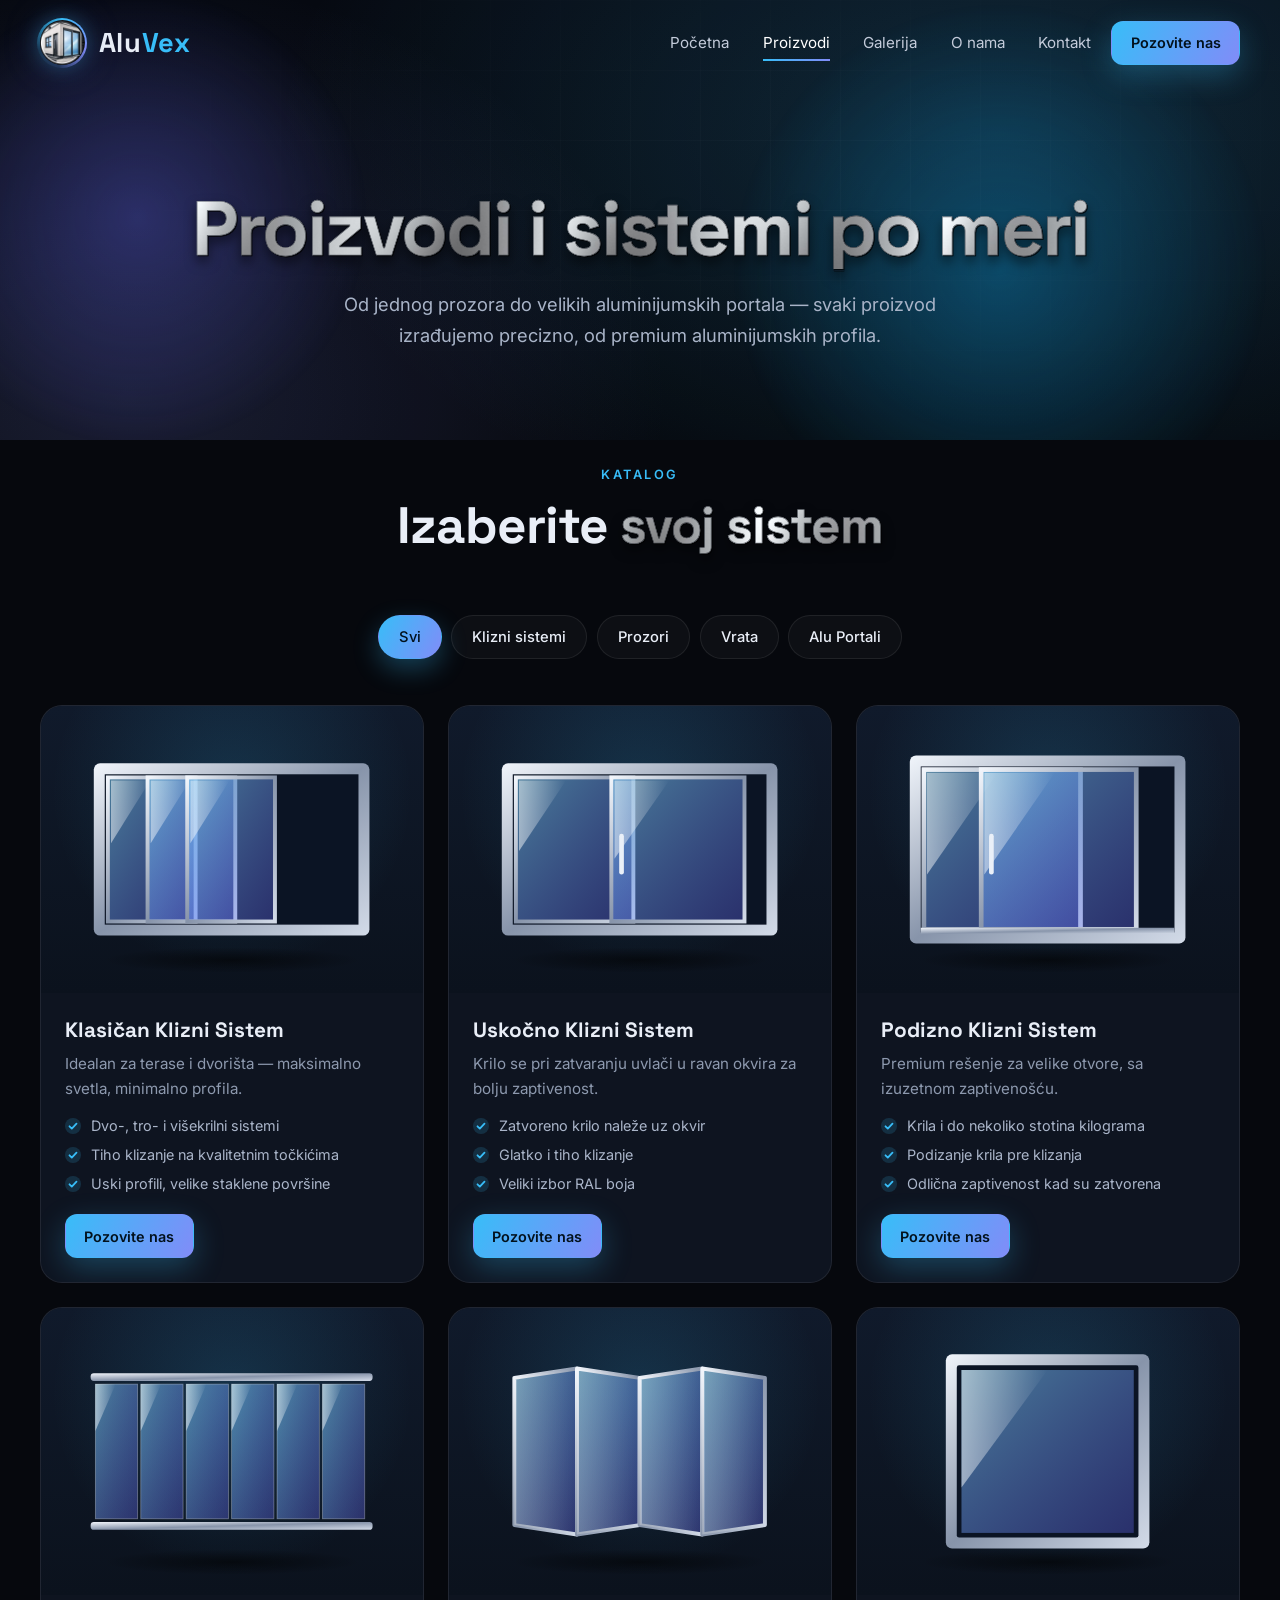
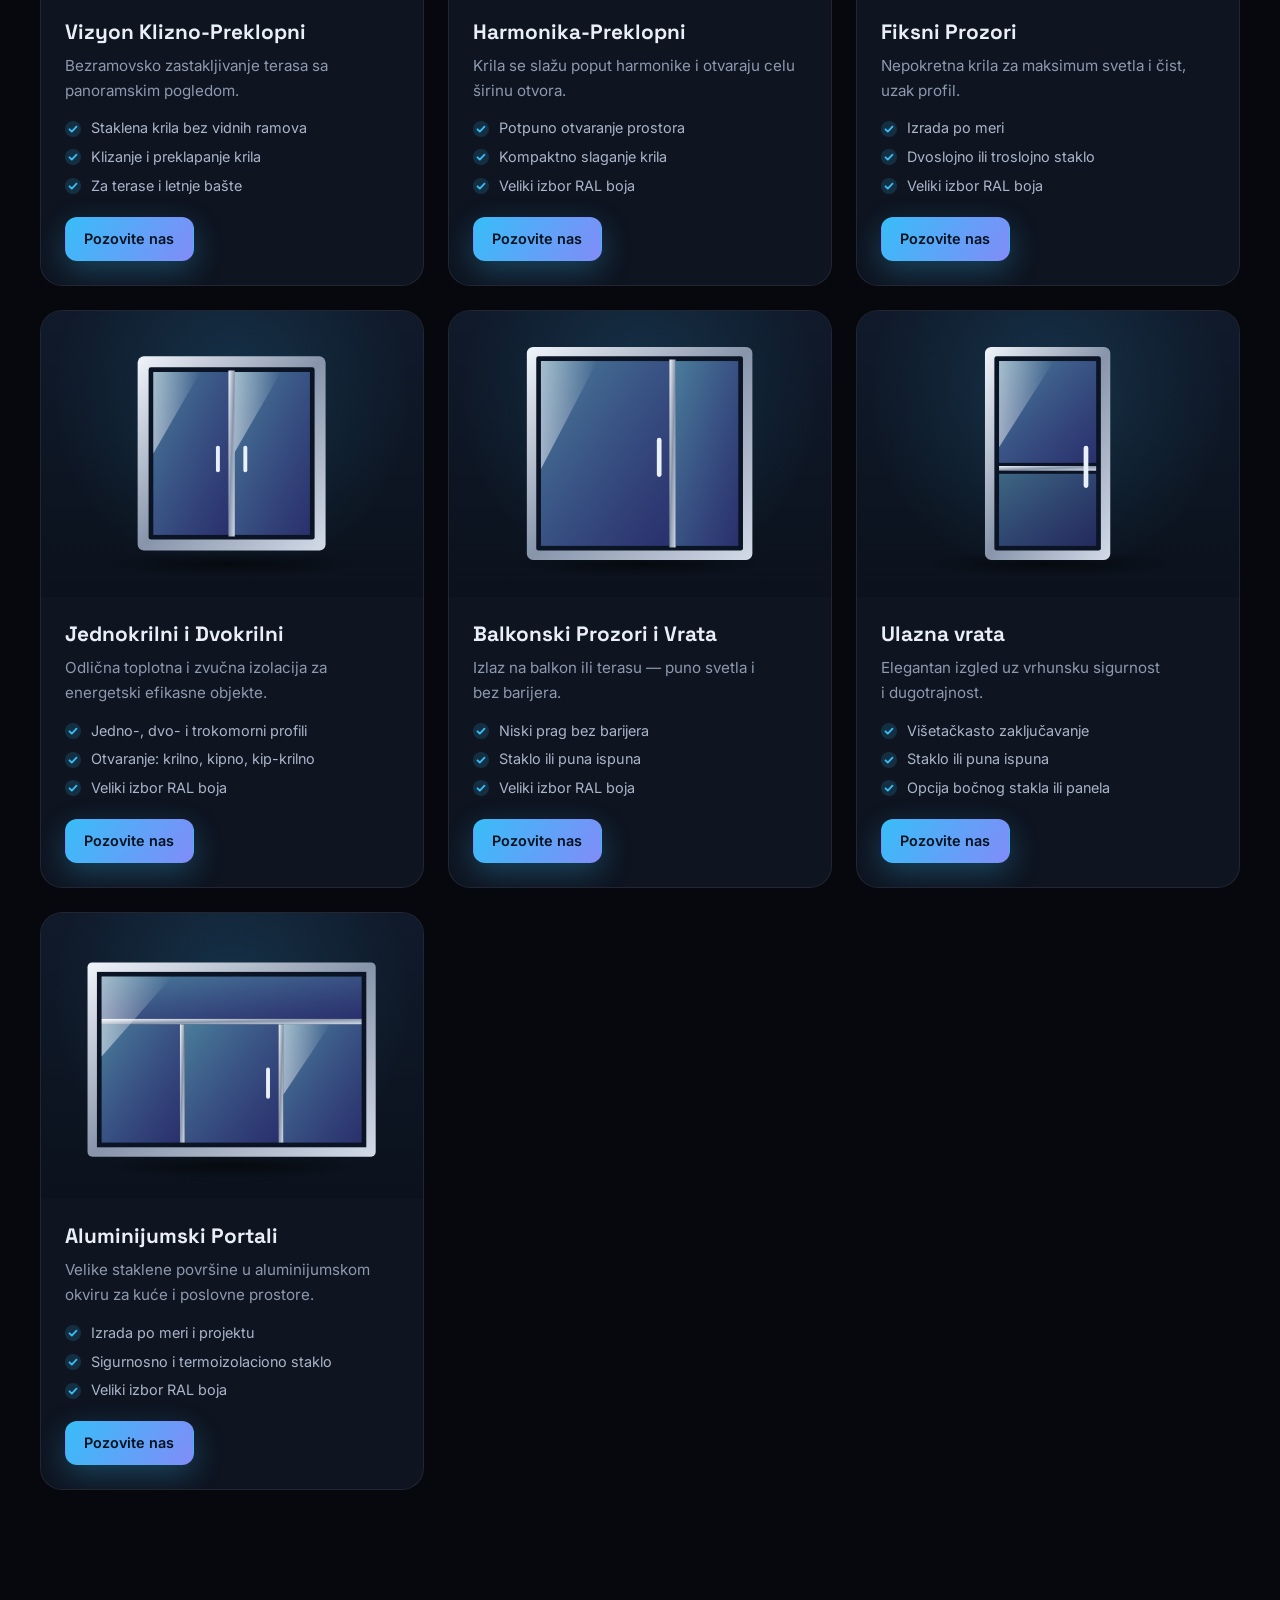
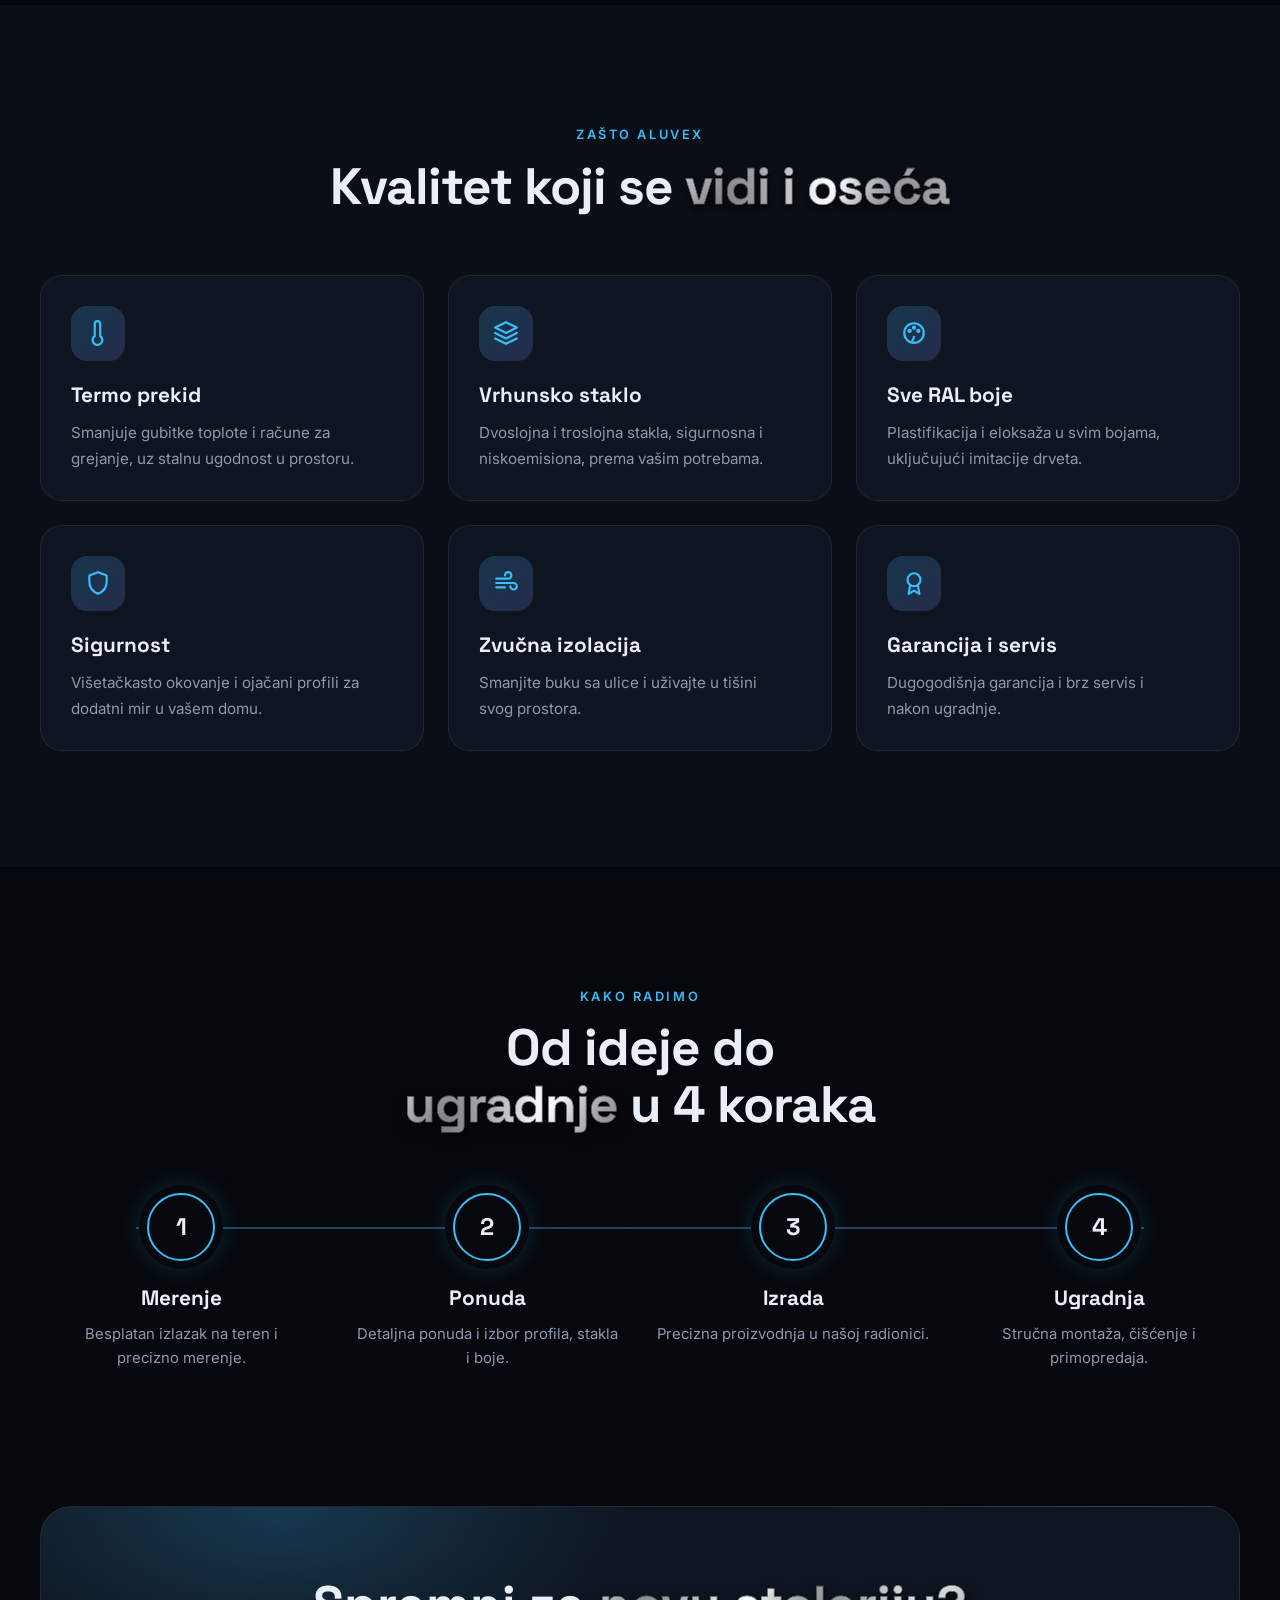
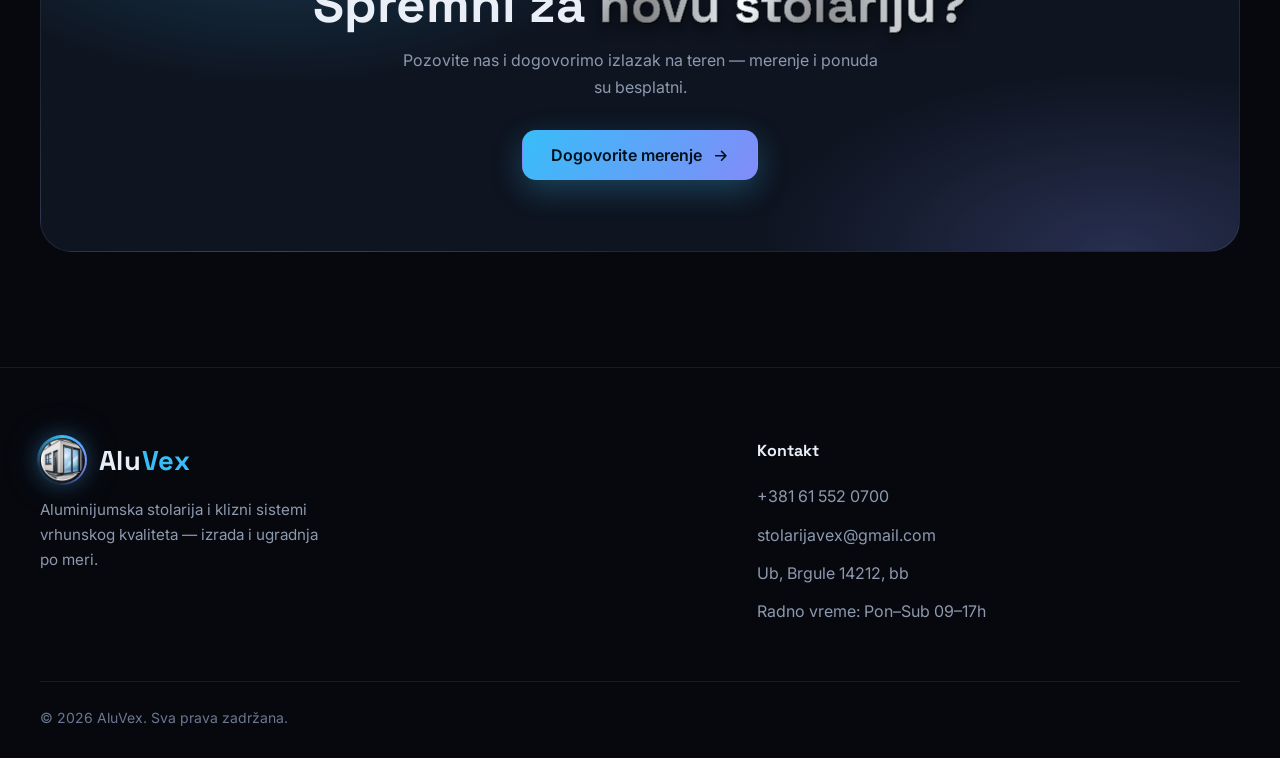
==== commit df897610: "editovanje proizvodi stranice" ====
--- a/proizvodi.html
+++ b/proizvodi.html
@@ -4,7 +4,7 @@
 <meta charset="UTF-8">
 <meta name="viewport" content="width=device-width, initial-scale=1">
 <title>Proizvodi — AluVex aluminijumska stolarija i klizni sistemi</title>
-<meta name="description" content="Aluminijumski prozori, vrata, klizni i podizno-klizni sistemi, fasade, zimske bašte i staklene ograde — AluVex.">
+<meta name="description" content="Klizni sistemi i zastakljivanje terasa po meri, uz aluminijumske prozore, vrata i alu portale — AluVex.">
 <meta name="theme-color" content="#06080d">
 <link rel="preconnect" href="https://fonts.googleapis.com">
 <link rel="preconnect" href="https://fonts.gstatic.com" crossorigin>
@@ -46,110 +46,107 @@
   <div class="hero-bg"></div>
   <div class="hero-grid"></div>
   <div class="blob b1"></div><div class="blob b2"></div>
-  <div class="container fade-in" style="--d:-.5">
-    <div class="crumbs"><a href="index.html">Početna</a> <span>/</span> <span>Proizvodi</span></div>
+  <div class="container">
     <h1>Proizvodi i sistemi <span class="grad">po meri</span></h1>
-    <p>Od jednog prozora do kompletne staklene fasade — svaki proizvod izrađujemo precizno, od premium aluminijumskih profila.</p>
-  </div>
-</section>
-
-<!-- ===== INTERAKTIVNI DEMO ===== -->
-<section style="padding-top:40px">
-  <div class="container demo-wrap reveal">
-    <div>
-      <div class="demo-frame">
-        <div class="demo-view">
-          <div class="sdoor" id="demoDoor">
-            <div class="rail t"></div><div class="rail b"></div>
-            <div class="pn p1"></div><div class="pn p2"></div><div class="pn p3"></div>
-          </div>
-        </div>
-      </div>
-    </div>
-    <div class="demo-text">
-      <span class="tag">Probajte sami</span>
-      <h2>Klizni sistemi koji <span class="grad">otvaraju prostor</span></h2>
-      <p>Povucite klizač i otvorite vrata. Naši klizni sistemi rade tiho, glatko i pouzdano — i do 6 metara širine po jednom otvoru.</p>
-      <div class="range-box">
-        <label for="demoRange">Otvorenost <span id="demoVal">0%</span></label>
-        <input type="range" id="demoRange" min="0" max="100" value="0">
-      </div>
-    </div>
+    <p>Od jednog prozora do velikih aluminijumskih portala — svaki proizvod izrađujemo precizno, od premium aluminijumskih profila.</p>
   </div>
 </section>
 
 <!-- ===== KATALOG ===== -->
-<section id="katalog" style="padding-top:60px">
-  <div class="container reveal">
+<section id="katalog" style="padding-top:20px">
+  <div class="container">
     <div class="sec-head center">
       <span class="tag">Katalog</span>
       <h2>Izaberite <span class="grad">svoj sistem</span></h2>
     </div>
     <div class="filters" id="filters">
       <button class="chip active" data-filter="svi">Svi</button>
+      <button class="chip" data-filter="klizni">Klizni sistemi</button>
       <button class="chip" data-filter="prozori">Prozori</button>
       <button class="chip" data-filter="vrata">Vrata</button>
-      <button class="chip" data-filter="klizni">Klizni sistemi</button>
-      <button class="chip" data-filter="fasade">Fasade i zastakljenja</button>
-      <button class="chip" data-filter="dodatno">Dodatna oprema</button>
+      <button class="chip" data-filter="portali">Alu Portali</button>
     </div>
 
     <div class="grid-3" id="productGrid">
+      <!-- Klizni sistemi -->
+      <article class="card p-card" data-cat="klizni">
+        <div class="art" data-art="slide"></div>
+        <div class="card-body"><h3>Klasičan Klizni Sistem</h3><p>Idealan za terase i dvorišta — maksimalno svetla, minimalno profila.</p>
+          <ul class="specs"><li>Dvo-, tro- i višekrilni sistemi</li><li>Tiho klizanje na kvalitetnim točkićima</li><li>Uski profili, velike staklene površine</li></ul>
+          <div class="card-actions"><a href="index.html#kontakt" class="btn primary sm">Pozovite nas</a></div></div>
+      </article>
+      <article class="card p-card" data-cat="klizni">
+        <div class="art" data-art="inslide"></div>
+        <div class="card-body"><h3>Uskočno Klizni Sistem</h3><p>Krilo se pri zatvaranju uvlači u ravan okvira za bolju zaptivenost.</p>
+          <ul class="specs"><li>Zatvoreno krilo naleže uz okvir</li><li>Glatko i tiho klizanje</li><li>Veliki izbor RAL boja</li></ul>
+          <div class="card-actions"><a href="index.html#kontakt" class="btn primary sm">Pozovite nas</a></div></div>
+      </article>
+      <article class="card p-card" data-cat="klizni">
+        <div class="art" data-art="lift"></div>
+        <div class="card-body"><h3>Podizno Klizni Sistem</h3><p>Premium rešenje za velike otvore, sa izuzetnom zaptivenošću.</p>
+          <ul class="specs"><li>Krila i do nekoliko stotina kilograma</li><li>Podizanje krila pre klizanja</li><li>Odlična zaptivenost kad su zatvorena</li></ul>
+          <div class="card-actions"><a href="index.html#kontakt" class="btn primary sm">Pozovite nas</a></div></div>
+      </article>
+      <article class="card p-card" data-cat="klizni">
+        <div class="art" data-art="frameless"></div>
+        <div class="card-body"><h3>Vizyon Klizno-Preklopni</h3><p>Bezramovsko zastakljivanje terasa sa panoramskim pogledom.</p>
+          <ul class="specs"><li>Staklena krila bez vidnih ramova</li><li>Klizanje i preklapanje krila</li><li>Za terase i letnje bašte</li></ul>
+          <div class="card-actions"><a href="index.html#kontakt" class="btn primary sm">Pozovite nas</a></div></div>
+      </article>
+      <article class="card p-card" data-cat="klizni">
+        <div class="art" data-art="fold"></div>
+        <div class="card-body"><h3>Harmonika-Preklopni</h3><p>Krila se slažu poput harmonike i otvaraju celu širinu otvora.</p>
+          <ul class="specs"><li>Potpuno otvaranje prostora</li><li>Kompaktno slaganje krila</li><li>Veliki izbor RAL boja</li></ul>
+          <div class="card-actions"><a href="index.html#kontakt" class="btn primary sm">Pozovite nas</a></div></div>
+      </article>
+
+      <!-- Prozori -->
+      <article class="card p-card" data-cat="prozori">
+        <div class="art" data-art="fixed"></div>
+        <div class="card-body"><h3>Fiksni Prozori</h3><p>Nepokretna krila za maksimum svetla i čist, uzak profil.</p>
+          <ul class="specs"><li>Izrada po meri</li><li>Dvoslojno ili troslojno staklo</li><li>Veliki izbor RAL boja</li></ul>
+          <div class="card-actions"><a href="index.html#kontakt" class="btn primary sm">Pozovite nas</a></div></div>
+      </article>
       <article class="card p-card" data-cat="prozori">
         <div class="art" data-art="window"></div>
-        <div class="card-body"><h3>Prozori sa termo prekidom</h3><p>Odlična toplotna i zvučna izolacija za energetski efikasne objekte.</p>
+        <div class="card-body"><h3>Jednokrilni i Dvokrilni</h3><p>Odlična toplotna i zvučna izolacija za energetski efikasne objekte.</p>
           <ul class="specs"><li>Jedno-, dvo- i trokomorni profili</li><li>Otvaranje: krilno, kipno, kip-krilno</li><li>Veliki izbor RAL boja</li></ul>
+          <div class="card-actions"><a href="index.html#kontakt" class="btn primary sm">Pozovite nas</a></div></div>
+      </article>
+
+      <!-- Vrata -->
+      <article class="card p-card" data-cat="vrata">
+        <div class="art" data-art="balcony"></div>
+        <div class="card-body"><h3>Balkonski Prozori i Vrata</h3><p>Izlaz na balkon ili terasu — puno svetla i bez barijera.</p>
+          <ul class="specs"><li>Niski prag bez barijera</li><li>Staklo ili puna ispuna</li><li>Veliki izbor RAL boja</li></ul>
           <div class="card-actions"><a href="index.html#kontakt" class="btn primary sm">Pozovite nas</a></div></div>
       </article>
       <article class="card p-card" data-cat="vrata">
         <div class="art" data-art="door"></div>
-        <div class="card-body"><h3>Ulazna i balkonska vrata</h3><p>Elegantan izgled uz vrhunsku sigurnost i dugotrajnost.</p>
-          <ul class="specs"><li>Višetačkasto zaključavanje</li><li>Staklo ili puna ispuna</li><li>Niski prag bez barijera</li></ul>
-          <div class="card-actions"><a href="index.html#kontakt" class="btn primary sm">Pozovite nas</a></div></div>
-      </article>
-      <article class="card p-card" data-cat="klizni">
-        <div class="art" data-art="slide"></div>
-        <div class="card-body"><h3>Klizna vrata</h3><p>Idealna za terase i dvorišta — maksimalno svetla, minimalno profila.</p>
-          <ul class="specs"><li>Dvo-, tro- i višekrilni sistemi</li><li>Tiho klizanje na kvalitetnim točkićima</li><li>Uski profili, velike staklene površine</li></ul>
-          <div class="card-actions"><a href="index.html#kontakt" class="btn primary sm">Pozovite nas</a></div></div>
-      </article>
-      <article class="card p-card" data-cat="klizni">
-        <div class="art" data-art="lift"></div>
-        <div class="card-body"><h3>Podizno-klizni sistemi</h3><p>Premium rešenje za velike otvore, sa izuzetnom zaptivenošću.</p>
-          <ul class="specs"><li>Krila i do nekoliko stotina kilograma</li><li>Podizanje krila pre klizanja</li><li>Odlična zaptivenost kad su zatvorena</li></ul>
-          <div class="card-actions"><a href="index.html#kontakt" class="btn primary sm">Pozovite nas</a></div></div>
-      </article>
-      <article class="card p-card" data-cat="fasade">
-        <div class="art" data-art="facade"></div>
-        <div class="card-body"><h3>Aluminijumske fasade</h3><p>Moderne staklene fasade za poslovne i stambene objekte.</p>
-          <ul class="specs"><li>Stub-rigla i element fasade</li><li>Sigurnosno i termoizolaciono staklo</li><li>Projektovanje i statika uključeni</li></ul>
-          <div class="card-actions"><a href="index.html#kontakt" class="btn primary sm">Pozovite nas</a></div></div>
-      </article>
-      <article class="card p-card" data-cat="fasade">
-        <div class="art" data-art="winter"></div>
-        <div class="card-body"><h3>Zimske bašte</h3><p>Proširite životni prostor tokom cele godine.</p>
-          <ul class="specs"><li>Izrada po meri i projektu</li><li>Staklena krovna konstrukcija</li><li>Integrisani klizni zidovi</li></ul>
-          <div class="card-actions"><a href="index.html#kontakt" class="btn primary sm">Pozovite nas</a></div></div>
-      </article>
-      <article class="card p-card" data-cat="fasade">
-        <div class="art" data-art="railing"></div>
-        <div class="card-body"><h3>Staklene ograde</h3><p>Bezbedne i moderne ograde za terase, balkone i stepeništa.</p>
-          <ul class="specs"><li>Kaljeno i lepljeno staklo</li><li>Aluminijumski ili nerđajući nosači</li><li>Za unutrašnju i spoljnu upotrebu</li></ul>
-          <div class="card-actions"><a href="index.html#kontakt" class="btn primary sm">Pozovite nas</a></div></div>
-      </article>
-      <article class="card p-card" data-cat="dodatno">
-        <div class="art" data-art="shutter"></div>
-        <div class="card-body"><h3>Roletne i komarnici</h3><p>Zaštita od sunca, buke i insekata — savršena dopuna stolariji.</p>
-          <ul class="specs"><li>Aluminijumske roletne</li><li>Ručno ili motorno upravljanje</li><li>Komarnici svih tipova</li></ul>
-          <div class="card-actions"><a href="index.html#kontakt" class="btn primary sm">Pozovite nas</a></div></div>
-      </article>
+        <div class="card-body"><h3>Ulazna vrata</h3><p>Elegantan izgled uz vrhunsku sigurnost i dugotrajnost.</p>
+          <ul class="specs"><li>Višetačkasto zaključavanje</li><li>Staklo ili puna ispuna</li><li>Opcija bočnog stakla ili panela</li></ul>
+          <div class="card-actions"><a href="index.html#kontakt" class="btn primary sm">Pozovite nas</a></div></div>
+      </article>
+
+      <!-- Alu portali -->
+      <article class="card p-card" data-cat="portali">
+        <div class="art" data-art="portal"></div>
+        <div class="card-body"><h3>Aluminijumski Portali</h3><p>Velike staklene površine u aluminijumskom okviru za kuće i poslovne prostore.</p>
+          <ul class="specs"><li>Izrada po meri i projektu</li><li>Sigurnosno i termoizolaciono staklo</li><li>Veliki izbor RAL boja</li></ul>
+          <div class="card-actions"><a href="index.html#kontakt" class="btn primary sm">Pozovite nas</a></div></div>
+      </article>
+    </div>
+
+    <!-- prazna kategorija (npr. Klizni sistemi dok se kartice ne dodaju) -->
+    <div class="sec-head center" id="catalogEmpty" hidden style="margin:2rem auto 0">
+      <p>Kartice za ovu kategoriju stižu uskoro. Pozovite nas za informacije i ponudu.</p>
     </div>
   </div>
 </section>
 
 <!-- ===== PREDNOSTI ===== -->
 <section class="features">
-  <div class="container reveal">
+  <div class="container">
     <div class="sec-head center">
       <span class="tag">Zašto AluVex</span>
       <h2>Kvalitet koji se <span class="grad">vidi i oseća</span></h2>
@@ -167,7 +164,7 @@
 
 <!-- ===== PROCES ===== -->
 <section>
-  <div class="container reveal">
+  <div class="container">
     <div class="sec-head center">
       <span class="tag">Kako radimo</span>
       <h2>Od ideje do <span class="grad">ugradnje</span> u 4 koraka</h2>
@@ -184,7 +181,7 @@
 <!-- ===== CTA ===== -->
 <section style="padding-top:20px">
   <div class="container">
-    <div class="cta-band reveal">
+    <div class="cta-band">
       <h2>Spremni za <span class="grad">novu stolariju?</span></h2>
       <p>Pozovite nas i dogovorimo izlazak na teren — merenje i ponuda su besplatni.</p>
       <a href="index.html#kontakt" class="btn primary">Dogovorite merenje
@@ -205,13 +202,14 @@
       <div>
         <h4>Kontakt</h4>
         <ul>
-          <li><a href="tel:+381111234567">+381 11 123 4567</a></li>
-          <li><a href="mailto:info@aluvex.rs">info@aluvex.rs</a></li>
-          <li><a href="index.html#kontakt">Industrijska zona bb, Beograd</a></li>
+          <li><a href="tel:+381615520700">+381 61 552 0700</a></li>
+          <li><a href="mailto:stolarijavex@gmail.com">stolarijavex@gmail.com</a></li>
+          <li><span>Ub, Brgule 14212, bb</span></li>
+          <li><span>Radno vreme: Pon–Sub 09–17h</span></li>
         </ul>
       </div>
     </div>
-    <div class="copy"><span>© <span id="year">2026</span> AluVex. Sva prava zadržana.</span><span>Aluminijum · Staklo · Preciznost</span></div>
+    <div class="copy"><span>© <span id="year">2026</span> AluVex. Sva prava zadržana.</span></div>
   </div>
 </footer>
 
--- a/style.css
+++ b/style.css
@@ -128,10 +128,10 @@
     radial-gradient(900px 700px at 10% 90%,rgba(129,140,248,.18),transparent 60%),
     linear-gradient(180deg,#070a12,#06080d)}
 /* hero pozadina: fotografija + overlay u bojama sajta (tamnije levo gde je tekst, svetlije desno gde se slika vidi) */
-.hero .hero-bg{background:url('hero-photo.jpg') 62% center/cover no-repeat,var(--bg)}
+.hero .hero-bg{background:url('hero-photo.jpg') 50% center/cover no-repeat,var(--bg)}
 @media(min-width:1441px){.hero .hero-bg{background-image:url('hero-photo-xl.jpg')}}
 .hero .hero-bg::after{content:"";position:absolute;inset:0;background:
-  linear-gradient(90deg,rgba(6,8,13,.94) 0%,rgba(6,8,13,.84) 30%,rgba(6,8,13,.50) 62%,rgba(6,8,13,.34) 100%),
+  linear-gradient(90deg,rgba(6,8,13,.90) 0%,rgba(6,8,13,.78) 24%,rgba(6,8,13,.46) 48%,rgba(6,8,13,.30) 68%,rgba(6,8,13,.46) 88%,rgba(6,8,13,.72) 100%),
   linear-gradient(180deg,rgba(6,8,13,.58) 0%,rgba(6,8,13,0) 22%,rgba(6,8,13,0) 68%,rgba(6,8,13,.97) 100%),
   radial-gradient(900px 640px at 82% 40%,rgba(56,189,248,.16),transparent 65%),
   radial-gradient(760px 520px at 8% 100%,rgba(129,140,248,.20),transparent 65%)}
@@ -208,6 +208,8 @@
 /* ---------- reveal ---------- */
 .reveal{opacity:0;transform:translateY(46px);transition:opacity 1s var(--ease),transform 1s var(--ease)}
 .reveal.in{opacity:1;transform:none}
+.reveal.sheen-only{opacity:1;transform:none;transition:none}   /* sekcija Proizvodi: bez ikakve animacije pojavljivanja */
+.reveal.sheen-only.in .grad{animation:none}   /* ni sjaj naslova ne prelazi preko teksta (naslov je statičan aluminijum) */
 main{overflow-x:clip}
 
 /* ---------- cards ---------- */
@@ -250,7 +252,7 @@
 .pcard .pc-bg{display:block;width:100%;height:100%;object-fit:cover}
 /* uvučeni rub: tamna linija + senka na gornjoj ivici slike i svetla linija na donjoj ivici rama */
 .pcard::before{content:"";position:absolute;pointer-events:none;inset:var(--fw);border-radius:var(--ri);z-index:1;opacity:1;
-  background:linear-gradient(180deg,rgba(6,8,13,.5) 0%,rgba(6,8,13,.14) 30%,rgba(6,8,13,0) 48%),linear-gradient(135deg,rgba(56,189,248,.10),rgba(129,140,248,.12));
+  background:linear-gradient(180deg,rgba(6,8,13,.5) 0%,rgba(6,8,13,.14) 30%,rgba(6,8,13,0) 48%);
   box-shadow:inset 0 0 0 1px rgba(3,5,10,.75),inset 0 10px 18px -6px rgba(0,0,0,.55),0 0 0 1px rgba(3,5,10,.55),0 1px 0 1px rgba(255,255,255,.28);
   transition:none}
 .pcard::after{content:"";position:absolute;left:var(--fw);right:var(--fw);bottom:var(--fw);height:50%;z-index:0;pointer-events:none;border-radius:0 0 var(--ri) var(--ri);
@@ -259,7 +261,8 @@
 .pcard .card-body h3{margin:0;color:#fff;text-shadow:0 1px 12px rgba(3,5,10,.7)}
 /* „Saznaj više“: tekst + okruglo dugme sa strelicom u gradijentu sajta */
 .pcard .more{display:inline-flex;margin:0}
-.pcard .more svg{flex:none;width:2.25rem;height:2.25rem;padding:.6rem;border-radius:50%;color:#02111c;background:linear-gradient(120deg,var(--accent),var(--accent2));box-shadow:0 6px 18px rgba(56,189,248,.35);transition:none}
+.pcard .more svg{flex:none;width:2.25rem;height:2.25rem;padding:.6rem;border-radius:50%;color:#0b121d;background-color:#9aa4b5;background-image:linear-gradient(145deg,rgba(255,255,255,.55) 0%,rgba(255,255,255,0) 40%,rgba(6,8,13,.28) 100%),url('aluminum.jpg');background-size:100% 100%,760px 285px;
+  box-shadow:inset 0 1px 0 rgba(255,255,255,.85),inset 0 -1px 0 rgba(0,0,0,.45),0 0 0 1px rgba(3,5,10,.8),0 5px 12px -4px rgba(0,0,0,.7)}
 @media(hover:hover){a.pcard:hover .more svg{transform:none}}
 @media(hover:hover){a.pcard:hover{box-shadow:var(--pc-sh)}}  /* bez hover efekta: ponovi osnovnu senku (inače je menja opšte .card:hover) */
 
@@ -311,18 +314,57 @@
 .lb-close{top:max(1.25rem,env(safe-area-inset-top));right:max(1.25rem,env(safe-area-inset-right))}
 .lb-prev{left:max(1.25rem,env(safe-area-inset-left));top:50%}.lb-next{right:max(1.25rem,env(safe-area-inset-right));top:50%}
 
-/* ---------- o nama ---------- */
-.about-wrap{display:grid;grid-template-columns:1fr 1fr;gap:clamp(2.5rem,1rem + 5vw,4.4rem);align-items:center}
+/* ---------- o nama ----------
+   Tehnički crtež: tekst levo, desno „nacrt“ prozora sa numerisanim pozicijama
+   koje odgovaraju listi prednosti ispod crteža (iste brojke 1–6). */
+.about-wrap{display:grid;grid-template-columns:1fr 1.05fr;gap:clamp(2.5rem,1rem + 5vw,4.4rem);align-items:center}
 .about-text .sec-head{margin-bottom:1.5rem}
 .about-text p{color:#a5b1c6;margin-bottom:1.1rem;font-size:var(--fs-lead)}
-.checks{display:grid;grid-template-columns:1fr 1fr;gap:.75rem 1rem;margin:1.6rem 0 .5rem}
-.checks li{display:flex;gap:.65rem;align-items:center;font-weight:500;font-size:.95rem;line-height:1.35}
-.checks li::before,.call-list li::before{content:"";flex:none;width:22px;height:22px;border-radius:7px;background:rgba(56,189,248,.16) url("data:image/svg+xml,%3Csvg xmlns='http://www.w3.org/2000/svg' viewBox='0 0 16 16'%3E%3Cpath d='M4.5 8.3l2.3 2.3 4.7-5' fill='none' stroke='%2338bdf8' stroke-width='1.8' stroke-linecap='round' stroke-linejoin='round'/%3E%3C/svg%3E") center/cover}
-.counters{display:grid;grid-template-columns:1fr 1fr;gap:clamp(.75rem,.5rem + 1vw,1.25rem)}
-.counter{padding:clamp(1.25rem,.8rem + 1.6vw,2.1rem) clamp(1rem,.7rem + 1.2vw,1.75rem)}
-.counter b{display:block;font-family:var(--display);font-size:clamp(2rem,1.5rem + 2vw,3rem);line-height:1.05;position:relative;z-index:2}
-.counter span{color:var(--muted);font-size:.92rem;line-height:1.4;position:relative;z-index:2}
-.counter:nth-child(2),.counter.reveal.in:nth-child(2),.counter:nth-child(4),.counter.reveal.in:nth-child(4){transform:translateY(30px)}
+.bp{position:relative;margin:0;padding:clamp(1rem,.7rem + 1.4vw,1.75rem);border-radius:var(--radius);border:1px solid var(--line);
+  background:linear-gradient(rgba(56,189,248,.06) 1px,transparent 1px) 0 0/1.4rem 1.4rem,linear-gradient(90deg,rgba(56,189,248,.06) 1px,transparent 1px) 0 0/1.4rem 1.4rem,radial-gradient(28rem 16rem at 80% 0%,rgba(129,140,248,.16),transparent 70%),var(--card)}
+.bp::before,.bp::after{content:"";position:absolute;width:1.1rem;height:1.1rem;border:2px solid var(--accent);opacity:.7;pointer-events:none}
+.bp::before{top:.6rem;left:.6rem;border-right:0;border-bottom:0}
+.bp::after{right:.6rem;bottom:.6rem;border-left:0;border-top:0}
+.bp-svg{display:block;width:100%;height:auto}
+.bp-svg .ln{fill:none;stroke:#b4c3d9;stroke-width:1.4;stroke-linecap:round;stroke-linejoin:round;stroke-dasharray:1;stroke-dashoffset:1}
+.bp-svg .lead{fill:none;stroke:#7f90aa;stroke-width:1}
+.bp-svg .glass{fill:rgba(56,189,248,.09);stroke:#b4c3d9;stroke-width:1.2}
+.bp-svg .al{fill:rgba(180,195,217,.14);stroke:#b4c3d9;stroke-width:1.6}
+.bp-svg text{font-family:var(--display);font-size:11px;fill:#8d99ae;letter-spacing:.14em;text-transform:uppercase}
+.bp-svg .mk{opacity:0}
+.bp-svg .mk circle{fill:var(--bg);stroke:var(--accent);stroke-width:1.5;transition:fill .3s}
+.bp-svg .mk text{font-size:12px;font-weight:700;fill:var(--accent);text-anchor:middle;letter-spacing:0;transition:fill .3s}
+/* nacrt se „crta“ kad se sekcija pojavi, pa se pojave pozicije (jednom, bez beskonačne animacije) */
+.reveal.in .bp-svg .ln{animation:bpDraw 1.7s var(--ease) .4s forwards}
+.reveal.in .bp-svg .mk{animation:bpIn .5s ease forwards}
+.reveal.in .bp-svg .m1{animation-delay:1.5s}.reveal.in .bp-svg .m2{animation-delay:1.62s}.reveal.in .bp-svg .m3{animation-delay:1.74s}
+.reveal.in .bp-svg .m4{animation-delay:1.86s}.reveal.in .bp-svg .m5{animation-delay:1.98s}.reveal.in .bp-svg .m6{animation-delay:2.1s}
+@keyframes bpDraw{to{stroke-dashoffset:0}}
+@keyframes bpIn{to{opacity:1}}
+.spec{display:grid;grid-template-columns:1fr 1fr;gap:0 clamp(1rem,.5rem + 2vw,2rem);margin-top:.5rem}
+.spec li{display:flex;align-items:center;gap:.75rem;padding:.7rem 0;border-top:1px dashed rgba(180,195,217,.25);font-weight:600;font-size:.95rem;line-height:1.3}
+.spec .n{flex:none;display:grid;place-items:center;width:1.65rem;height:1.65rem;border-radius:50%;border:1.5px solid var(--accent);color:var(--accent);font-family:var(--display);font-size:.78rem;font-weight:700;transition:background .3s,color .3s}
+.bp-title{display:flex;align-items:center;justify-content:space-between;gap:1rem;margin-top:.4rem;padding-top:.9rem;border-top:1px solid rgba(180,195,217,.35)}
+.bp-brand{display:flex;align-items:center;gap:.6rem;font-family:var(--display);font-weight:700;font-size:1.1rem;letter-spacing:.02em;line-height:1}
+.bp-brand img{width:2rem;height:2rem;border-radius:50%}
+.bp-brand b{color:var(--accent)}
+.bp-title small{color:var(--muted);font-size:.72rem;letter-spacing:.16em;text-transform:uppercase}
+@media(hover:hover){
+  .spec li:hover .n{background:var(--accent);color:#02111c}
+  .bp:has(.spec li:nth-child(1):hover) .m1 circle{fill:var(--accent)}
+  .bp:has(.spec li:nth-child(1):hover) .m1 text{fill:#02111c}
+  .bp:has(.spec li:nth-child(2):hover) .m2 circle{fill:var(--accent)}
+  .bp:has(.spec li:nth-child(2):hover) .m2 text{fill:#02111c}
+  .bp:has(.spec li:nth-child(3):hover) .m3 circle{fill:var(--accent)}
+  .bp:has(.spec li:nth-child(3):hover) .m3 text{fill:#02111c}
+  .bp:has(.spec li:nth-child(4):hover) .m4 circle{fill:var(--accent)}
+  .bp:has(.spec li:nth-child(4):hover) .m4 text{fill:#02111c}
+  .bp:has(.spec li:nth-child(5):hover) .m5 circle{fill:var(--accent)}
+  .bp:has(.spec li:nth-child(5):hover) .m5 text{fill:#02111c}
+  .bp:has(.spec li:nth-child(6):hover) .m6 circle{fill:var(--accent)}
+  .bp:has(.spec li:nth-child(6):hover) .m6 text{fill:#02111c}
+}
+.call-list li::before{content:"";flex:none;width:22px;height:22px;border-radius:7px;background:rgba(56,189,248,.16) url("data:image/svg+xml,%3Csvg xmlns='http://www.w3.org/2000/svg' viewBox='0 0 16 16'%3E%3Cpath d='M4.5 8.3l2.3 2.3 4.7-5' fill='none' stroke='%2338bdf8' stroke-width='1.8' stroke-linecap='round' stroke-linejoin='round'/%3E%3C/svg%3E") center/cover}
 
 /* ---------- kontakt ---------- */
 .contact{background:var(--bg2)}
@@ -333,7 +375,11 @@
 .info .ic svg{width:24px;height:24px}
 .info div{position:relative;z-index:2;min-width:0}
 .info small{display:block;color:var(--muted);font-size:.8rem}
-.info b{font-weight:600;line-height:1.4}
+.info b{font-weight:600;line-height:1.4;overflow-wrap:anywhere}
+/* kartice koje su linkovi (Instagram, Facebook): a.card inače forsira display:block */
+a.info{display:flex}
+.info .go{position:relative;z-index:2;flex:none;margin-left:auto;width:1.25rem;height:1.25rem;color:var(--muted);transition:transform .3s var(--ease),color .3s}
+@media(hover:hover){a.info:hover .go{transform:translateX(4px);color:var(--accent)}}
 .call-card{padding:clamp(1.5rem,1rem + 2.4vw,2.75rem) clamp(1.25rem,.8rem + 2.2vw,2.5rem);display:flex;flex-direction:column;justify-content:center;background:radial-gradient(500px 300px at 10% 0%,rgba(56,189,248,.20),transparent 60%),radial-gradient(500px 300px at 100% 100%,rgba(129,140,248,.18),transparent 60%),var(--card)}
 .call-card>*{position:relative;z-index:2}
 .call-card h3{font-family:var(--display);font-size:clamp(1.35rem,1.1rem + 1vw,1.7rem);line-height:1.2;margin-bottom:.85rem}
@@ -341,13 +387,27 @@
 .call-list{display:grid;gap:.65rem;margin-bottom:1.9rem}
 .call-list li{display:flex;gap:.65rem;align-items:center;font-weight:500;font-size:.95rem;line-height:1.4}
 
+/* WhatsApp / Viber ispod dugmeta za poziv (isti broj) */
+.msgr{width:100%;margin-top:clamp(1.25rem,1rem + 1vw,1.6rem);padding-top:clamp(1.1rem,.9rem + .8vw,1.4rem);border-top:1px solid var(--line)}
+.msgr-label{display:block;color:var(--muted);font-size:.85rem;margin-bottom:.75rem}
+.msgr-row{display:flex;flex-wrap:wrap;gap:.75rem}
+.msg-btn{flex:1 1 8rem;display:inline-flex;align-items:center;justify-content:center;gap:.6rem;min-height:3rem;padding:.7rem .9rem;border-radius:14px;border:1px solid rgba(255,255,255,.16);background:rgba(255,255,255,.04);font-weight:600;font-size:1rem;line-height:1.2;transition:transform .35s var(--ease),border-color .3s,background .3s,box-shadow .35s var(--ease)}
+.msg-btn svg{flex:none;width:1.45rem;height:1.45rem}
+.msg-btn.wa svg{color:#25d366}
+.msg-btn.vb svg{color:#9a89ff}
+@media(hover:hover){
+  .msg-btn:hover{transform:translateY(-3px)}
+  .msg-btn.wa:hover{border-color:rgba(37,211,102,.6);background:rgba(37,211,102,.09);box-shadow:0 14px 30px -12px rgba(37,211,102,.5)}
+  .msg-btn.vb:hover{border-color:rgba(154,137,255,.65);background:rgba(115,96,242,.12);box-shadow:0 14px 30px -12px rgba(115,96,242,.6)}
+}
+
 /* ---------- footer ---------- */
 footer{padding:clamp(3rem,2rem + 3vw,4.4rem) 0 1.75rem;border-top:1px solid var(--line)}
 .foot{display:grid;grid-template-columns:1.4fr 1fr;gap:clamp(1.75rem,1rem + 2vw,2.5rem)}
 .foot p{color:var(--muted);margin-top:.9rem;max-width:21rem;font-size:.95rem}
 .foot h4{font-family:var(--display);margin-bottom:.85rem}
 .foot li{margin-bottom:.15rem}
-.foot li a{display:inline-block;padding-block:.3rem;color:var(--muted);transition:color .3s}
+.foot li a,.foot li span{display:inline-block;padding-block:.3rem;color:var(--muted);transition:color .3s}
 .foot li a:hover{color:var(--accent)}
 .copy{margin-top:clamp(2rem,1.5rem + 2vw,3.1rem);padding-top:1.5rem;border-top:1px solid var(--line);display:flex;justify-content:space-between;flex-wrap:wrap;gap:.65rem;color:#6b7790;font-size:var(--fs-sm)}
 
@@ -411,7 +471,6 @@
   .hero-wrap,.about-wrap,.contact-wrap,.demo-wrap{grid-template-columns:1fr}
   .grid-4,.grid-3{grid-template-columns:repeat(2,1fr)}
   .steps{grid-template-columns:repeat(2,1fr);row-gap:2.75rem}.steps::before{display:none}
-  .counter:nth-child(2),.counter.reveal.in:nth-child(2),.counter:nth-child(4),.counter.reveal.in:nth-child(4){transform:none}
 
   /* centriranje */
   .hero-text{margin-inline:auto;text-align:center}
@@ -419,10 +478,10 @@
   .hero-cta{justify-content:center}
   .sec-head{margin-inline:auto;text-align:center}
   .about-text{text-align:center}
-  .checks{max-width:30rem;margin-inline:auto;text-align:left}
-  .counters{max-width:34rem;margin-inline:auto;width:100%}
+  .bp{width:100%;max-width:36rem;margin-inline:auto}
   .call-card{text-align:center;align-items:center}
   .call-list{justify-items:start;width:fit-content;max-width:100%;margin-inline:auto}
+  .msgr{text-align:center;max-width:26rem}
   .info-list{grid-template-columns:repeat(auto-fit,minmax(min(100%,16rem),1fr))}
   .demo-text{text-align:center}
   .demo-text p{max-width:34rem;margin-inline:auto}
@@ -431,6 +490,11 @@
   .foot .logo{justify-content:center}
   .foot p{margin-inline:auto}
   .copy{justify-content:center;text-align:center}
+}
+
+/* ---- tablet (601–1040px): 2 kartice u redu, manje i sa većim razmakom ---- */
+@media(min-width:601px) and (max-width:1040px){
+  #proizvodi .grid-4{grid-template-columns:repeat(2,minmax(0,17.5rem));justify-content:center;gap:clamp(1.75rem,1rem + 3vw,2.75rem)}
 }
 
 /* ---- burger meni (<=900px) ---- */
@@ -450,9 +514,12 @@
 /* ---- telefoni (<=600px) ---- */
 @media(max-width:600px){
   :root{--logo-size:2.5rem}
-  .grid-4,.grid-3,.steps,.checks{grid-template-columns:1fr}
+  .grid-4,.grid-3,.steps{grid-template-columns:1fr}
+  .spec{grid-template-columns:1fr}
   /* kartice proizvoda: tekst centriran */
   .pcard .card-body{justify-content:center}
+  #proizvodi .grid-4{gap:clamp(1.5rem,1rem + 3vw,2rem)}
+  a.pcard{width:min(100%,17.5rem);margin-inline:auto}
   /* galerija = slajder: prevlačenje prstom + automatski */
   .g-grid{display:flex;gap:.9rem;grid-auto-rows:unset;overflow-x:auto;overflow-y:hidden;scroll-snap-type:x mandatory;overscroll-behavior-x:contain;-webkit-overflow-scrolling:touch;scrollbar-width:none;
     margin-inline:calc(-1*var(--gutter));padding:.4rem 11vw .6rem;scroll-padding-inline:11vw}
@@ -471,6 +538,7 @@
   .eyebrow{font-size:.8rem}
 
   .center-cta .btn,.cta-band .btn,.call-card .btn{width:100%;max-width:21rem}
+  .msgr{max-width:21rem}
   .steps{row-gap:2.25rem}
   .info{padding:1rem}
 
@@ -484,8 +552,9 @@
 /* ---- vrlo uski ekrani (<=360px) ---- */
 @media(max-width:360px){
   :root{--gutter:1rem}
-  .counters{grid-template-columns:1fr}
   .btn{padding-inline:1.25rem}
+  .msg-btn{flex-basis:100%}
+  .info{gap:.85rem}
 }
 
 /* ---- niski landscape ekrani (telefoni na boku) ---- */
@@ -515,12 +584,16 @@
 
 /* ==========================================================
    MOBILNI / TABLET (<=1040px): hero fotografija je pozadina cele hero sekcije,
-   preko nje tamni overlay u bojama sajta za maksimalnu čitljivost teksta
+   preko nje tamni overlay u bojama sajta za maksimalnu čitljivost teksta.
+   Tablet (601–1040px): slika centrirana. Telefon (<=600px): slika pomerena udesno.
    ========================================================== */
 @media(max-width:1040px){
-  .hero .hero-bg{background:url('hero-photo.jpg') 96% 50%/auto 78% no-repeat,var(--bg)}
+  .hero .hero-bg{background:url('hero-photo.jpg') 50% 50%/cover no-repeat,var(--bg)}
   .hero .hero-bg::after{background:
     linear-gradient(180deg,rgba(6,8,13,1) 0%,rgba(6,8,13,1) 11%,rgba(6,8,13,.6) 30%,rgba(6,8,13,.64) 62%,rgba(6,8,13,.82) 80%,rgba(6,8,13,1) 90%,rgba(6,8,13,1) 100%),
     radial-gradient(120% 60% at 90% 0%,rgba(56,189,248,.22),transparent 60%),
     radial-gradient(120% 60% at 0% 100%,rgba(129,140,248,.24),transparent 60%)}
 }
+@media(max-width:600px){
+  .hero .hero-bg{background-size:auto 78%;background-position:96% 50%}
+}
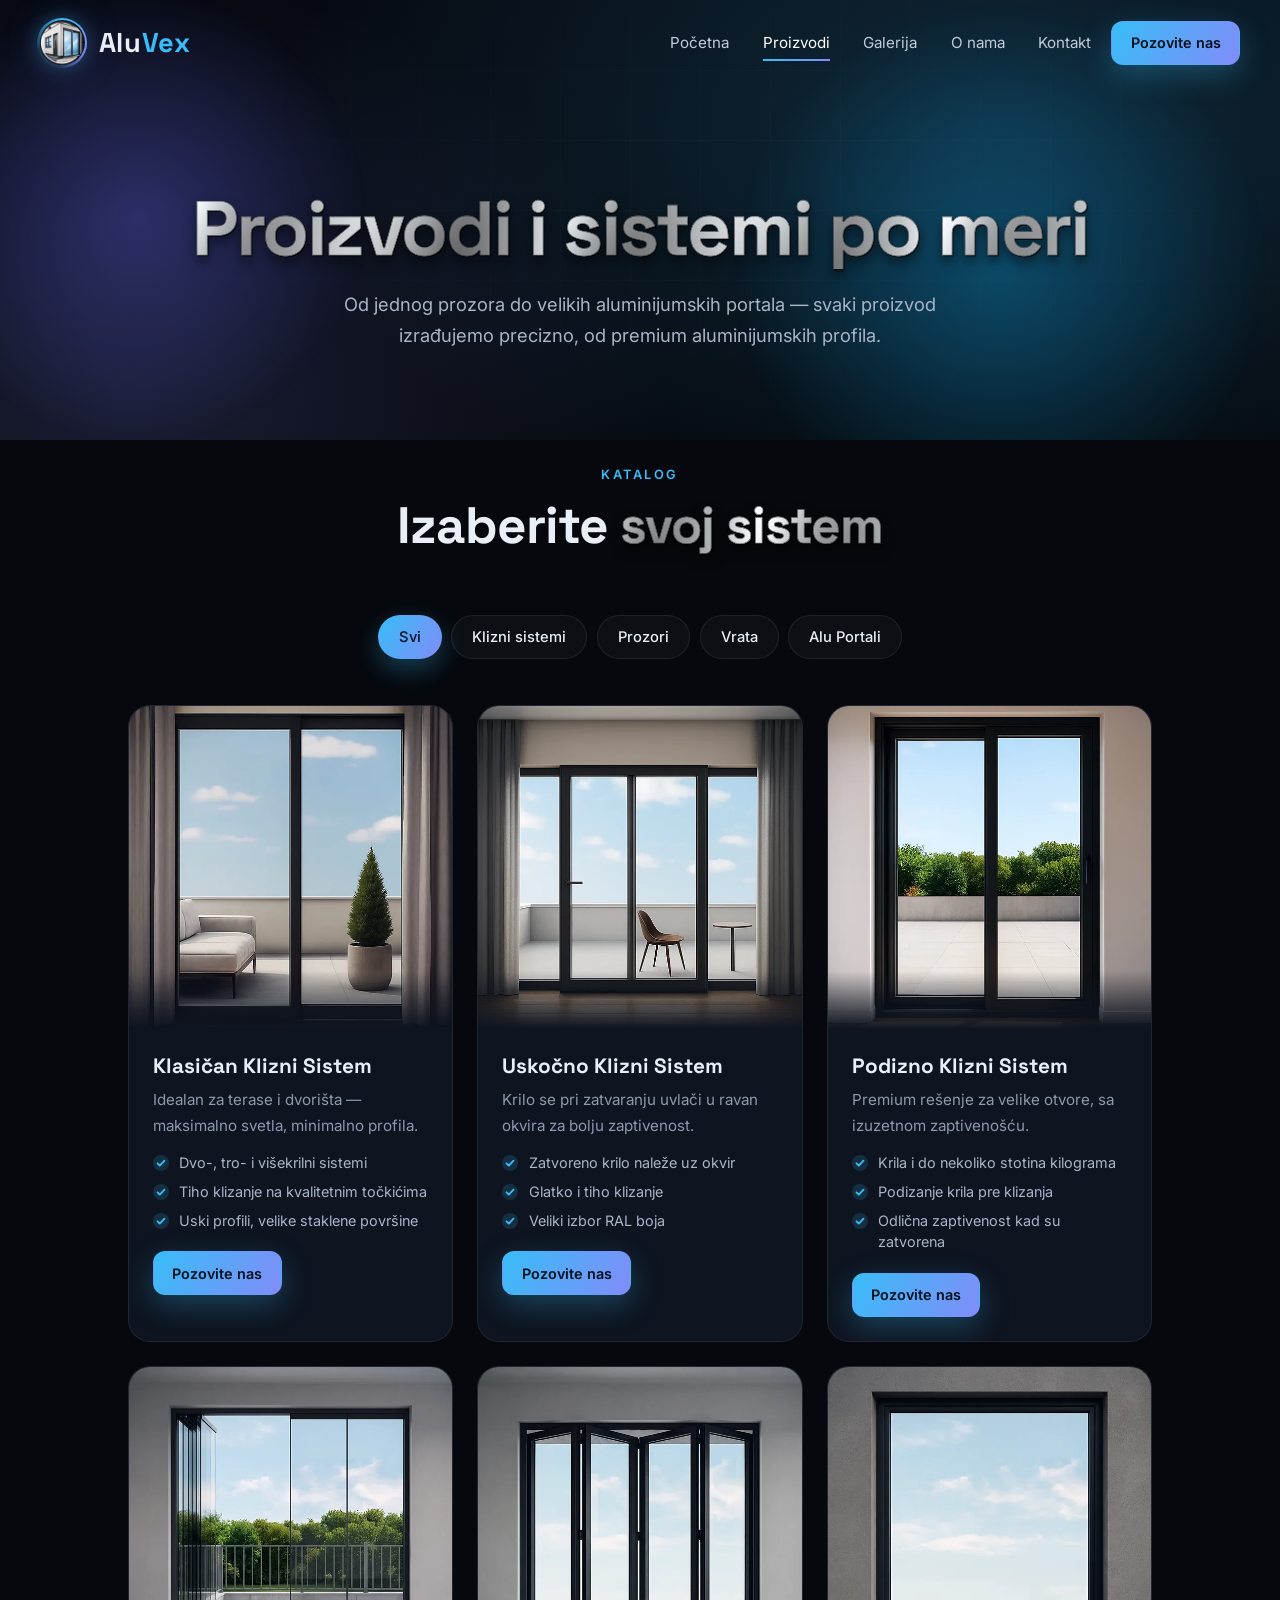
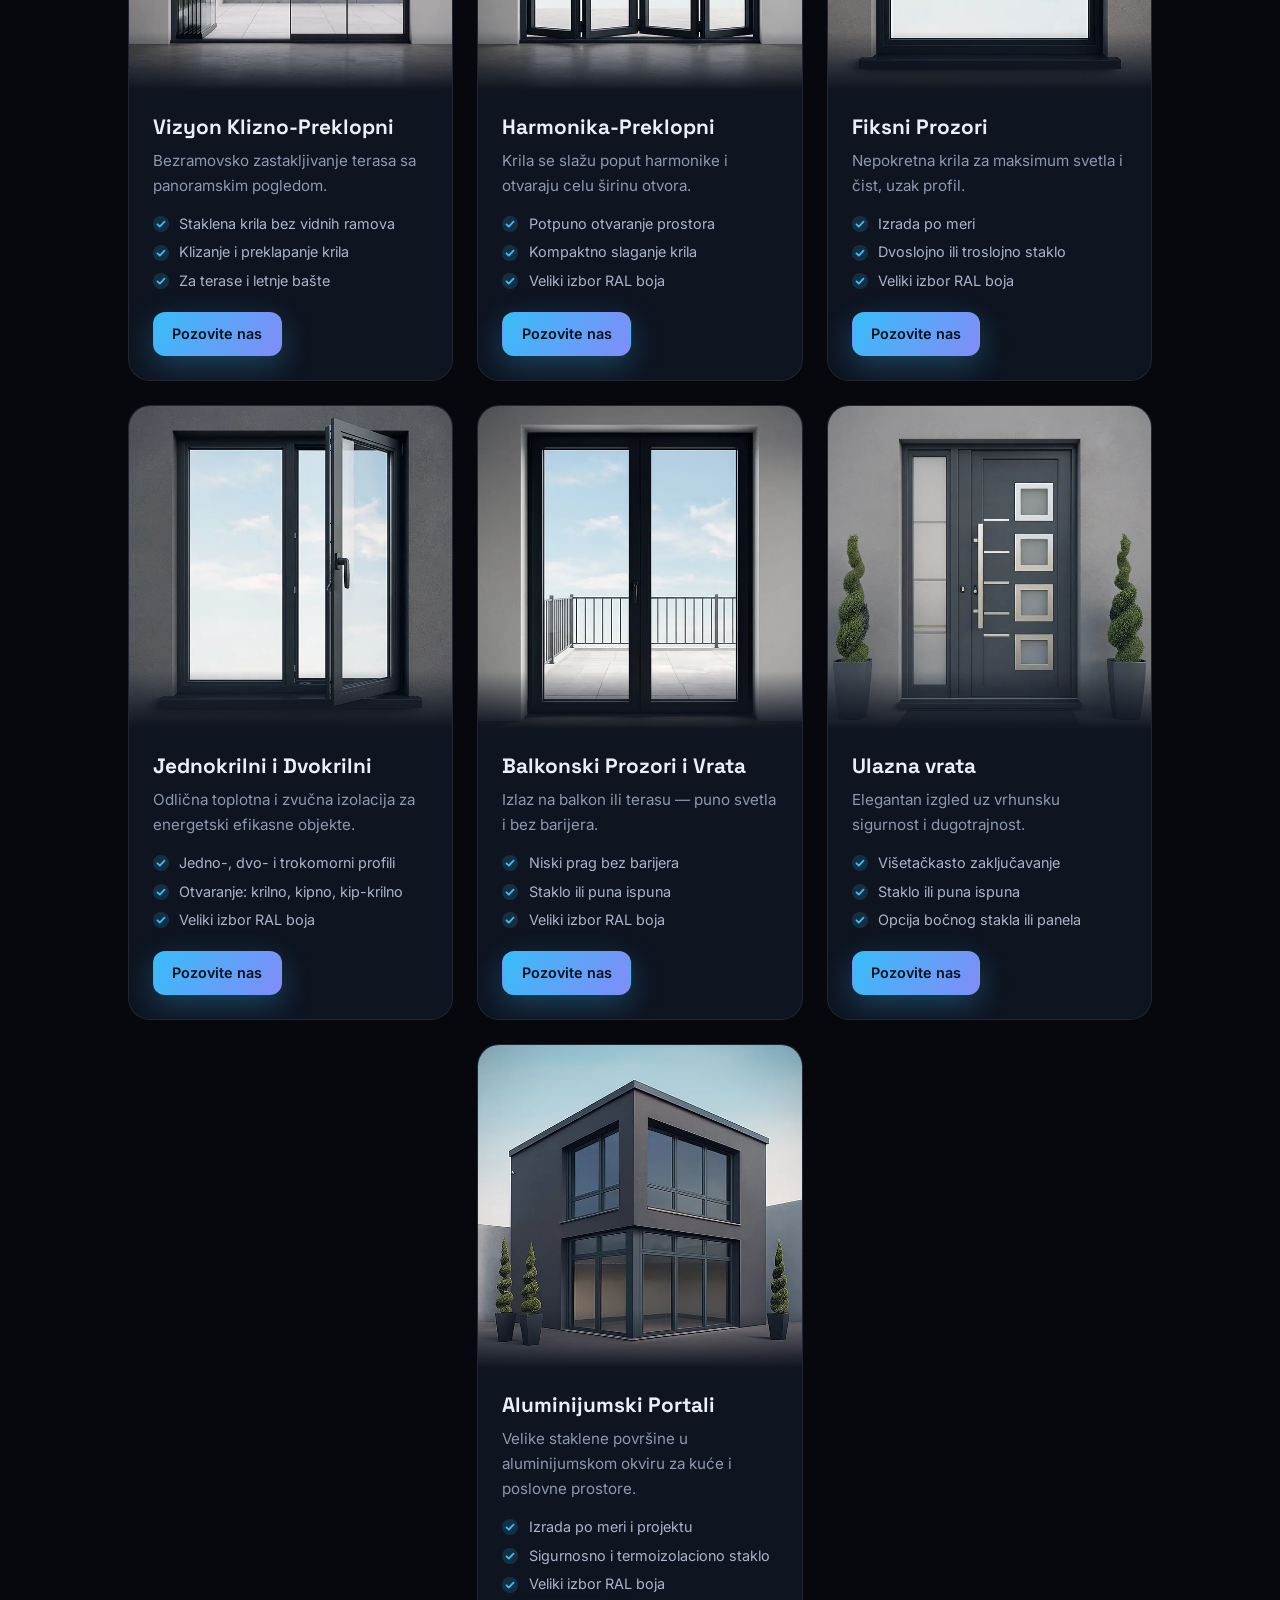
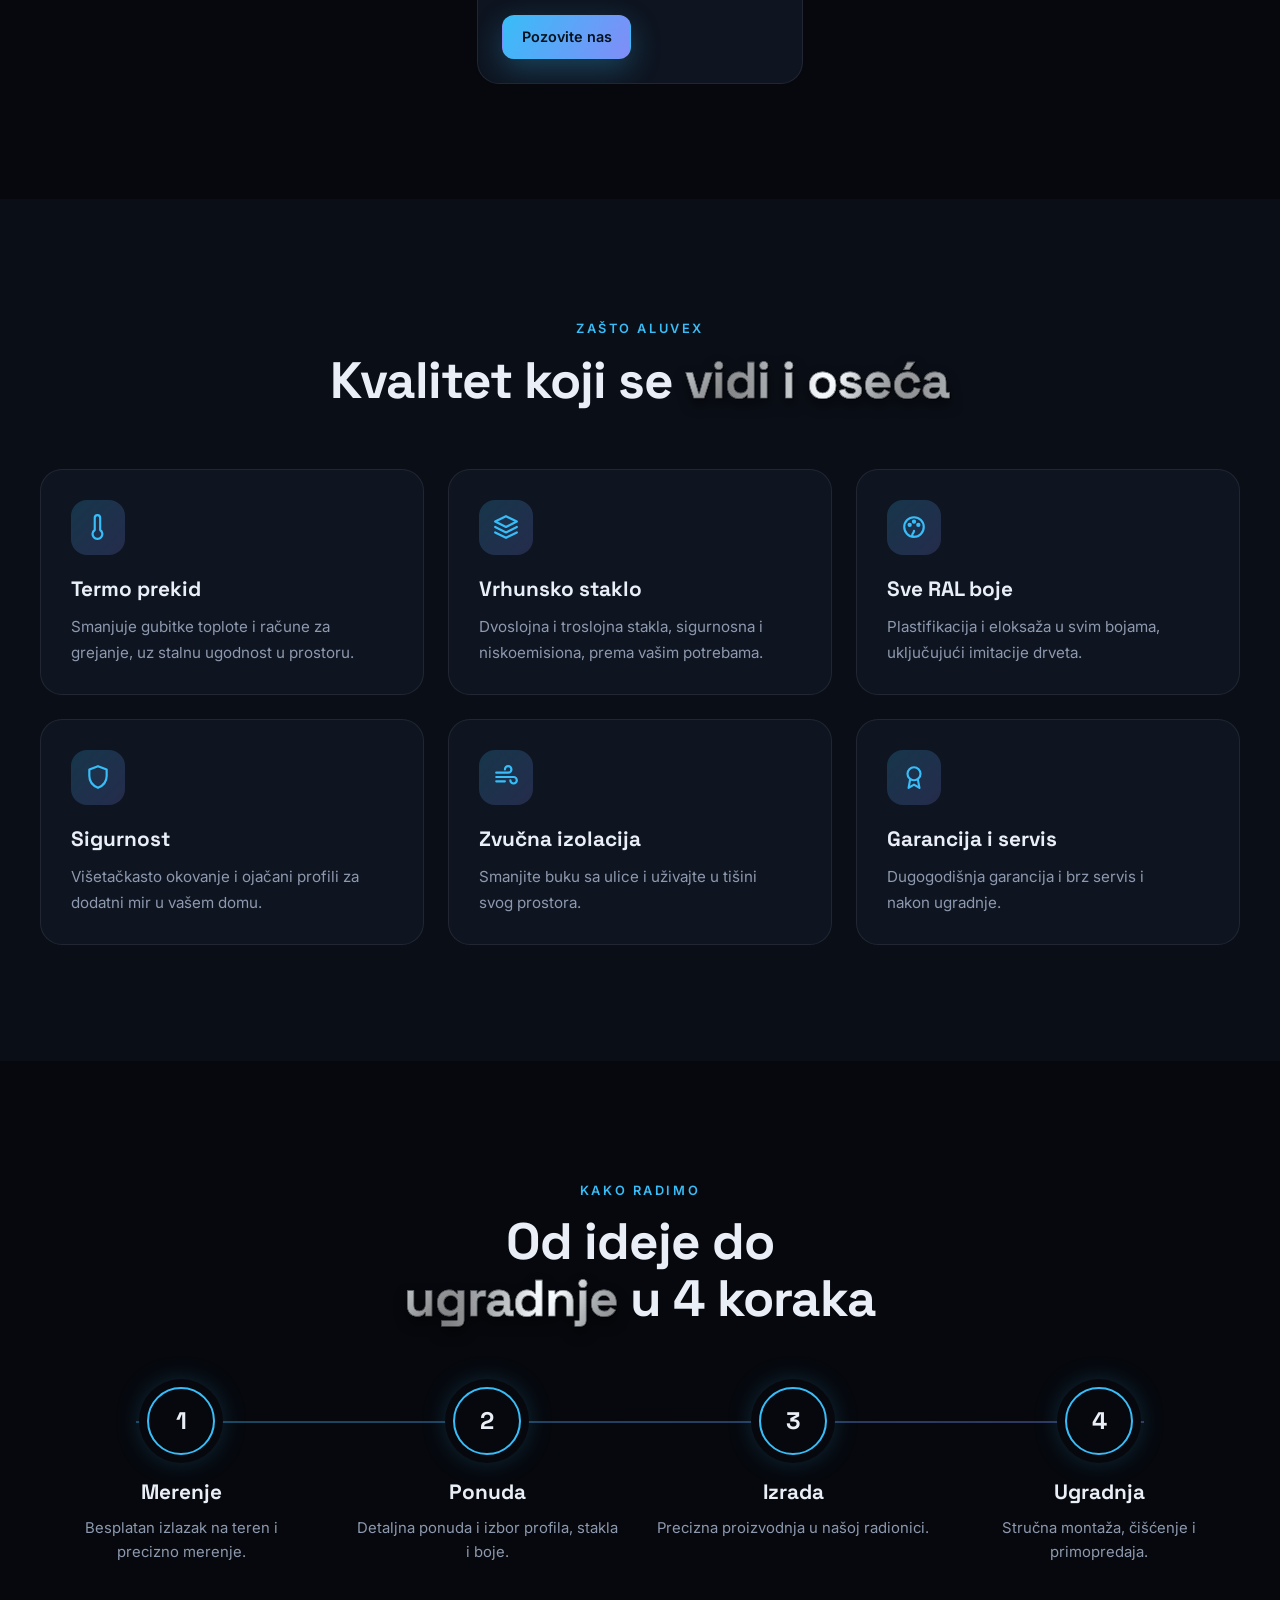
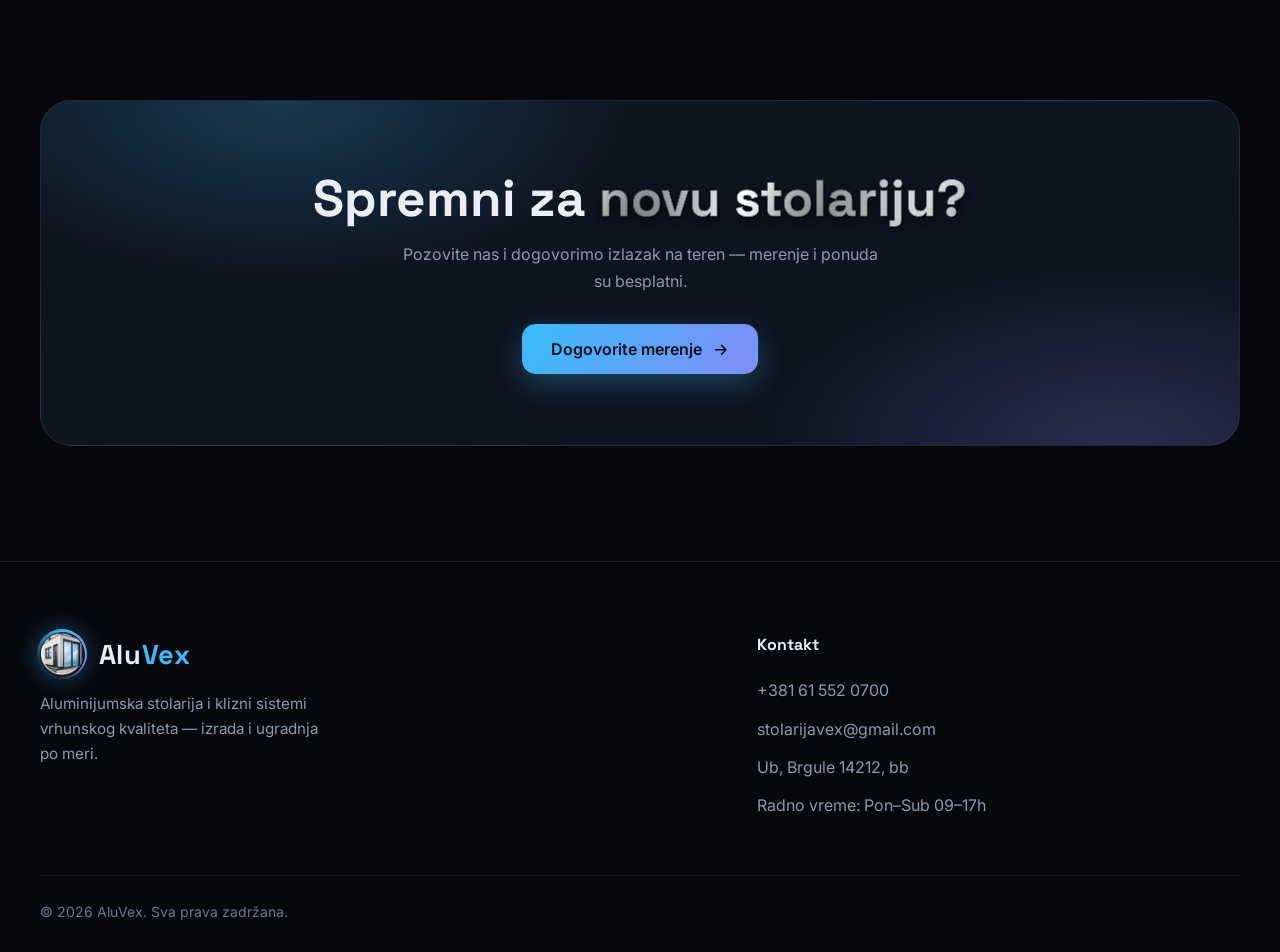
==== commit 2a2c6625: "proizvodi, slike dodate na kartice" ====
--- a/proizvodi.html
+++ b/proizvodi.html
@@ -10,6 +10,7 @@
 <link rel="preconnect" href="https://fonts.gstatic.com" crossorigin>
 <link href="https://fonts.googleapis.com/css2?family=Inter:wght@400;500;600&family=Space+Grotesk:wght@500;600;700&display=swap" rel="stylesheet">
 <link rel="stylesheet" href="style.css">
+<link rel="stylesheet" href="proizvodi.css">
 </head>
 <body>
 
@@ -70,31 +71,31 @@
     <div class="grid-3" id="productGrid">
       <!-- Klizni sistemi -->
       <article class="card p-card" data-cat="klizni">
-        <div class="art" data-art="slide"></div>
+        <div class="p-photo"><img src="img/pk-klasicni.webp" srcset="img/pk-klasicni.webp 640w, img/pk-klasicni-960.webp 960w" sizes="(max-width:600px) 20rem, (max-width:1040px) 22rem, 21rem" width="960" height="960" alt="Klasičan klizni sistem sa crnim profilom, pogled na terasu" loading="lazy" decoding="async"></div>
         <div class="card-body"><h3>Klasičan Klizni Sistem</h3><p>Idealan za terase i dvorišta — maksimalno svetla, minimalno profila.</p>
           <ul class="specs"><li>Dvo-, tro- i višekrilni sistemi</li><li>Tiho klizanje na kvalitetnim točkićima</li><li>Uski profili, velike staklene površine</li></ul>
           <div class="card-actions"><a href="index.html#kontakt" class="btn primary sm">Pozovite nas</a></div></div>
       </article>
       <article class="card p-card" data-cat="klizni">
-        <div class="art" data-art="inslide"></div>
+        <div class="p-photo"><img src="img/pk-uskocno.webp" srcset="img/pk-uskocno.webp 640w, img/pk-uskocno-960.webp 960w" sizes="(max-width:600px) 20rem, (max-width:1040px) 22rem, 21rem" width="960" height="960" alt="Uskočno klizni sistem sa crnim profilom, pogled na terasu sa stolicom" loading="lazy" decoding="async"></div>
         <div class="card-body"><h3>Uskočno Klizni Sistem</h3><p>Krilo se pri zatvaranju uvlači u ravan okvira za bolju zaptivenost.</p>
           <ul class="specs"><li>Zatvoreno krilo naleže uz okvir</li><li>Glatko i tiho klizanje</li><li>Veliki izbor RAL boja</li></ul>
           <div class="card-actions"><a href="index.html#kontakt" class="btn primary sm">Pozovite nas</a></div></div>
       </article>
       <article class="card p-card" data-cat="klizni">
-        <div class="art" data-art="lift"></div>
+        <div class="p-photo"><img src="img/pk-podizno.webp" srcset="img/pk-podizno.webp 640w, img/pk-podizno-960.webp 960w" sizes="(max-width:600px) 20rem, (max-width:1040px) 22rem, 21rem" width="960" height="960" alt="Podizno klizni sistem sa crnim profilom i velikim staklenim krilima" loading="lazy" decoding="async"></div>
         <div class="card-body"><h3>Podizno Klizni Sistem</h3><p>Premium rešenje za velike otvore, sa izuzetnom zaptivenošću.</p>
           <ul class="specs"><li>Krila i do nekoliko stotina kilograma</li><li>Podizanje krila pre klizanja</li><li>Odlična zaptivenost kad su zatvorena</li></ul>
           <div class="card-actions"><a href="index.html#kontakt" class="btn primary sm">Pozovite nas</a></div></div>
       </article>
       <article class="card p-card" data-cat="klizni">
-        <div class="art" data-art="frameless"></div>
+        <div class="p-photo"><img src="img/pk-vizyon.webp" srcset="img/pk-vizyon.webp 640w, img/pk-vizyon-960.webp 960w" sizes="(max-width:600px) 20rem, (max-width:1040px) 22rem, 21rem" width="960" height="960" alt="Vizyon bezramovski klizno-preklopni sistem od stakla" loading="lazy" decoding="async"></div>
         <div class="card-body"><h3>Vizyon Klizno-Preklopni</h3><p>Bezramovsko zastakljivanje terasa sa panoramskim pogledom.</p>
           <ul class="specs"><li>Staklena krila bez vidnih ramova</li><li>Klizanje i preklapanje krila</li><li>Za terase i letnje bašte</li></ul>
           <div class="card-actions"><a href="index.html#kontakt" class="btn primary sm">Pozovite nas</a></div></div>
       </article>
       <article class="card p-card" data-cat="klizni">
-        <div class="art" data-art="fold"></div>
+        <div class="p-photo"><img src="img/pk-harmonika.webp" srcset="img/pk-harmonika.webp 640w, img/pk-harmonika-960.webp 960w" sizes="(max-width:600px) 20rem, (max-width:1040px) 22rem, 21rem" width="960" height="960" alt="Harmonika-preklopni sistem sa više preklopnih krila" loading="lazy" decoding="async"></div>
         <div class="card-body"><h3>Harmonika-Preklopni</h3><p>Krila se slažu poput harmonike i otvaraju celu širinu otvora.</p>
           <ul class="specs"><li>Potpuno otvaranje prostora</li><li>Kompaktno slaganje krila</li><li>Veliki izbor RAL boja</li></ul>
           <div class="card-actions"><a href="index.html#kontakt" class="btn primary sm">Pozovite nas</a></div></div>
@@ -102,13 +103,13 @@
 
       <!-- Prozori -->
       <article class="card p-card" data-cat="prozori">
-        <div class="art" data-art="fixed"></div>
+        <div class="p-photo"><img src="img/pk-fiksni.webp" srcset="img/pk-fiksni.webp 640w, img/pk-fiksni-960.webp 960w" sizes="(max-width:600px) 20rem, (max-width:1040px) 22rem, 21rem" width="960" height="960" alt="Fiksni prozor u antracit profilu na sivom zidu" loading="lazy" decoding="async"></div>
         <div class="card-body"><h3>Fiksni Prozori</h3><p>Nepokretna krila za maksimum svetla i čist, uzak profil.</p>
           <ul class="specs"><li>Izrada po meri</li><li>Dvoslojno ili troslojno staklo</li><li>Veliki izbor RAL boja</li></ul>
           <div class="card-actions"><a href="index.html#kontakt" class="btn primary sm">Pozovite nas</a></div></div>
       </article>
       <article class="card p-card" data-cat="prozori">
-        <div class="art" data-art="window"></div>
+        <div class="p-photo"><img src="img/pk-jednokrilni.webp" srcset="img/pk-jednokrilni.webp 640w, img/pk-jednokrilni-960.webp 960w" sizes="(max-width:600px) 20rem, (max-width:1040px) 22rem, 21rem" width="960" height="960" alt="Jednokrilni i dvokrilni prozor u antracit profilu sa otvorenim krilom" loading="lazy" decoding="async"></div>
         <div class="card-body"><h3>Jednokrilni i Dvokrilni</h3><p>Odlična toplotna i zvučna izolacija za energetski efikasne objekte.</p>
           <ul class="specs"><li>Jedno-, dvo- i trokomorni profili</li><li>Otvaranje: krilno, kipno, kip-krilno</li><li>Veliki izbor RAL boja</li></ul>
           <div class="card-actions"><a href="index.html#kontakt" class="btn primary sm">Pozovite nas</a></div></div>
@@ -116,13 +117,13 @@
 
       <!-- Vrata -->
       <article class="card p-card" data-cat="vrata">
-        <div class="art" data-art="balcony"></div>
+        <div class="p-photo"><img src="img/pk-balkonska.webp" srcset="img/pk-balkonska.webp 640w, img/pk-balkonska-960.webp 960w" sizes="(max-width:600px) 20rem, (max-width:1040px) 22rem, 21rem" width="960" height="960" alt="Dvokrilna balkonska vrata u antracit profilu sa izlazom na terasu" loading="lazy" decoding="async"></div>
         <div class="card-body"><h3>Balkonski Prozori i Vrata</h3><p>Izlaz na balkon ili terasu — puno svetla i bez barijera.</p>
           <ul class="specs"><li>Niski prag bez barijera</li><li>Staklo ili puna ispuna</li><li>Veliki izbor RAL boja</li></ul>
           <div class="card-actions"><a href="index.html#kontakt" class="btn primary sm">Pozovite nas</a></div></div>
       </article>
       <article class="card p-card" data-cat="vrata">
-        <div class="art" data-art="door"></div>
+        <div class="p-photo"><img src="img/pk-ulazna.webp" srcset="img/pk-ulazna.webp 640w, img/pk-ulazna-960.webp 960w" sizes="(max-width:600px) 20rem, (max-width:1040px) 22rem, 21rem" width="960" height="960" alt="Ulazna vrata u antracit boji sa bočnim staklom i dugom ručkom" loading="lazy" decoding="async"></div>
         <div class="card-body"><h3>Ulazna vrata</h3><p>Elegantan izgled uz vrhunsku sigurnost i dugotrajnost.</p>
           <ul class="specs"><li>Višetačkasto zaključavanje</li><li>Staklo ili puna ispuna</li><li>Opcija bočnog stakla ili panela</li></ul>
           <div class="card-actions"><a href="index.html#kontakt" class="btn primary sm">Pozovite nas</a></div></div>
@@ -130,7 +131,7 @@
 
       <!-- Alu portali -->
       <article class="card p-card" data-cat="portali">
-        <div class="art" data-art="portal"></div>
+        <div class="p-photo"><img src="img/pk-portali.webp" srcset="img/pk-portali.webp 640w, img/pk-portali-960.webp 960w" sizes="(max-width:600px) 20rem, (max-width:1040px) 22rem, 21rem" width="960" height="960" alt="Moderna kuća sa velikim aluminijumskim portalima u antracit boji" loading="lazy" decoding="async"></div>
         <div class="card-body"><h3>Aluminijumski Portali</h3><p>Velike staklene površine u aluminijumskom okviru za kuće i poslovne prostore.</p>
           <ul class="specs"><li>Izrada po meri i projektu</li><li>Sigurnosno i termoizolaciono staklo</li><li>Veliki izbor RAL boja</li></ul>
           <div class="card-actions"><a href="index.html#kontakt" class="btn primary sm">Pozovite nas</a></div></div>
--- a/proizvodi.css
+++ b/proizvodi.css
@@ -0,0 +1,25 @@
+/* ==========================================================
+   AluVex — proizvodi.css (samo za proizvodi.html)
+   Katalog: kartice sa fotografijom u kvadratnom kadru (ceo proizvod je vidljiv).
+   ========================================================== */
+
+/* mreža kataloga: kartice su manje i centrirane (i kad je poslednji red nepun) */
+#productGrid{display:flex;flex-wrap:wrap;justify-content:center;gap:var(--gap);max-width:64rem;margin-inline:auto}
+#productGrid>.p-card{flex:0 0 calc((100% - 2 * var(--gap)) / 3);min-width:0}
+
+.p-photo{position:relative;aspect-ratio:1/1;overflow:hidden;background:var(--bg2)}
+.p-photo img{display:block;width:100%;height:100%;object-fit:cover;transition:transform .7s var(--ease)}
+/* donja ivica slike se stapa u karticu */
+.p-photo::after{content:"";position:absolute;left:0;right:0;bottom:0;height:18%;background:linear-gradient(to top,var(--card),transparent);pointer-events:none}
+@media(hover:hover){.card:hover .p-photo img{transform:scale(1.04)}}
+
+/* tablet (do 1040px): 2 kartice u redu */
+@media(max-width:1040px){
+  #productGrid{max-width:44rem}
+  #productGrid>.p-card{flex-basis:calc((100% - var(--gap)) / 2)}
+}
+/* telefon (do 600px): jedna kartica u redu, uža, sa većim razmakom između kartica */
+@media(max-width:600px){
+  #productGrid{max-width:none;gap:clamp(1.5rem,1rem + 3vw,2rem)}
+  #productGrid>.p-card{flex-basis:min(100%,20rem)}
+}
